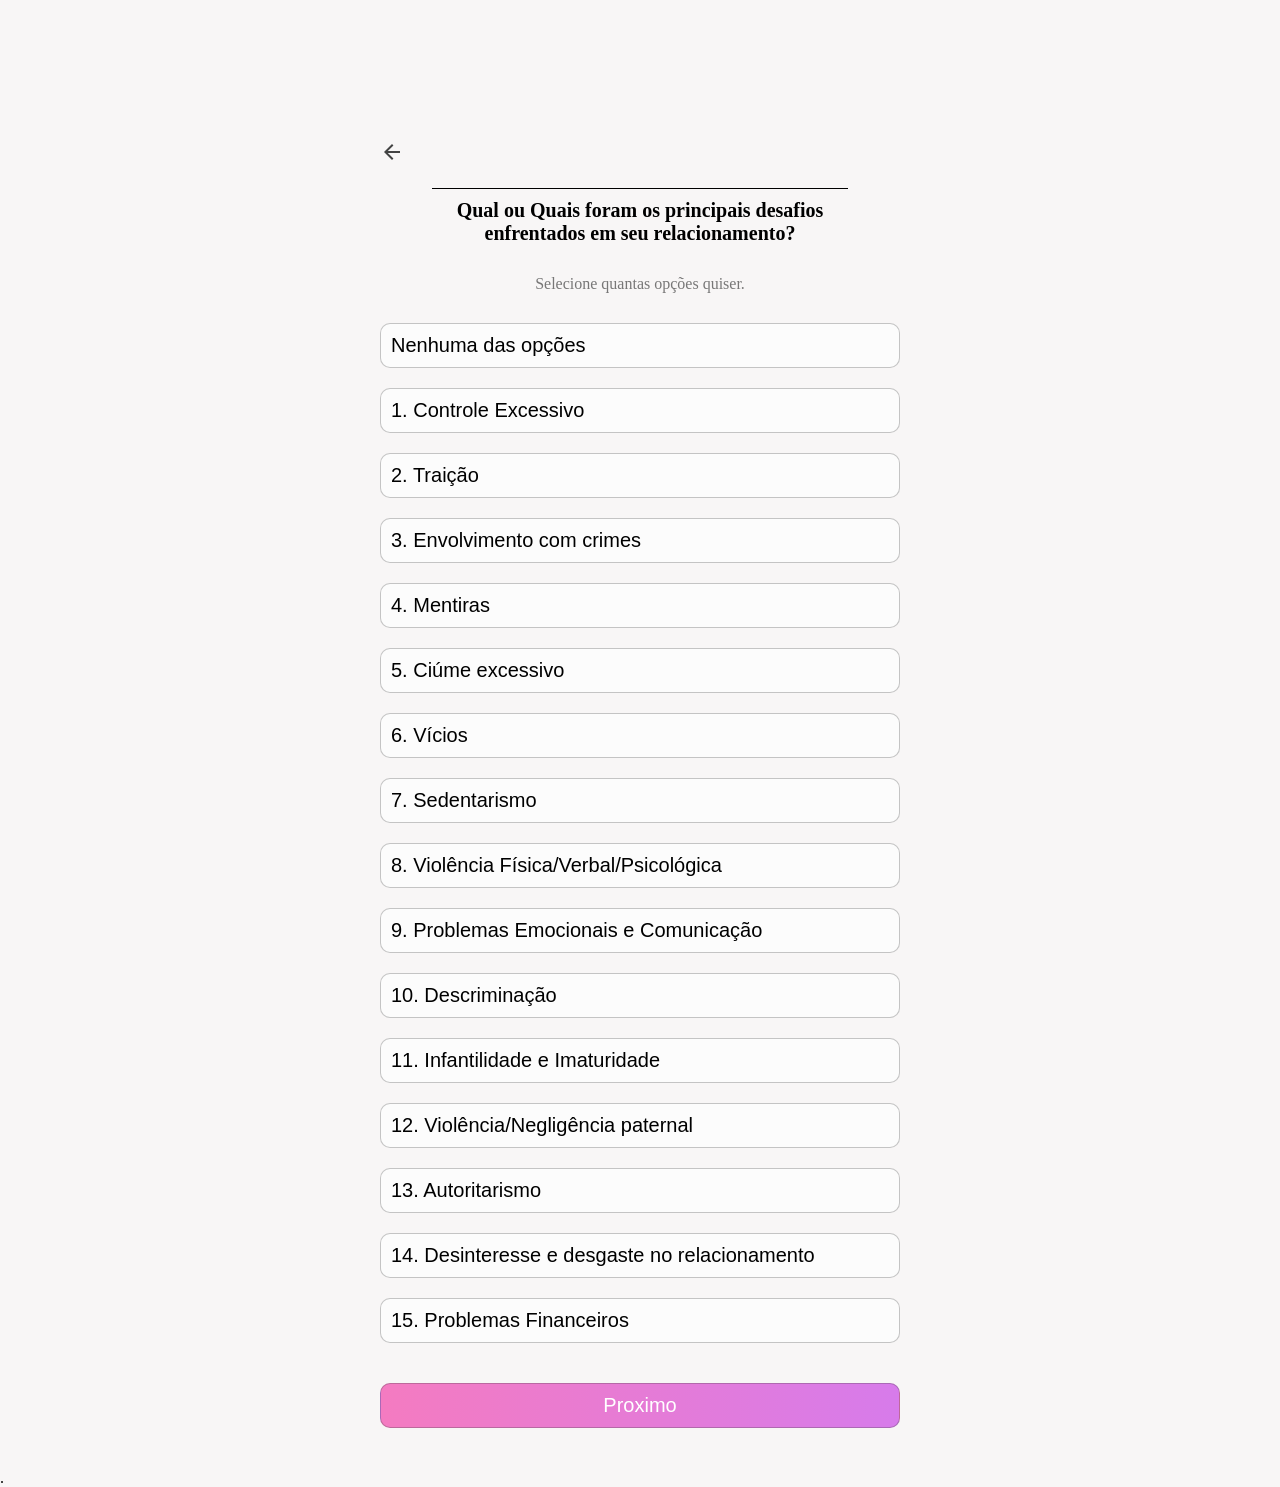
==== SafeLove2.0/perguntas.html @ afe1e856 "Add files via upload" ====
<!DOCTYPE html>
<html lang="pt-br">
<head>
    <meta charset="UTF-8">
    <meta name="viewport" content="width=device-width, initial-scale=1.0">
    <title>perguntas.html</title>
    <link rel="stylesheet" href="perguntas.css"/>
    <link rel="stylesheet" href="ocaciona.css"/>
</head>
<body>

    <div class="selecionaralternativas">

    <img onclick="voltartelainicial()" src="arrow_back_24dp_434343_FILL0_wght400_GRAD0_opsz24.svg" alt="voltar para tela inicial">

    <h1 id="tituloPagina">Qual ou Quais foram os principais desafios enfrentados em seu relacionamento?</h1>
    <p id="subtituloPagina">Selecione quantas opções quiser.</p>


<div>
<button type="button" id="alternativa0" class="opcao-desafio">Nenhuma das opções</button>
<button type="button" id="alternativa1" class="opcao-desafio">1. Controle Excessivo</button>
<button type="button" id="alternativa2" class="opcao-desafio">2. Traição</button>
<button type="button" id="alternativa3" class="opcao-desafio">3. Envolvimento com crimes</button>
<button type="button" id="alternativa4" class="opcao-desafio">4. Mentiras</button>
<button type="button" id="alternativa5" class="opcao-desafio">5. Ciúme excessivo</button>
<button type="button" id="alternativa6" class="opcao-desafio">6. Vícios</button>
<button type="button" id="alternativa7" class="opcao-desafio">7. Sedentarismo</button>
<button type="button" id="alternativa8" class="opcao-desafio">8. Violência Física/Verbal/Psicológica</button>
<button type="button" id="alternativa9" class="opcao-desafio">9. Problemas Emocionais e Comunicação</button>
<button type="button" id="alternativa10" class="opcao-desafio">10. Descriminação</button>
<button type="button" id="alternativa11" class="opcao-desafio">11. Infantilidade e Imaturidade</button>
<button type="button" id="alternativa12" class="opcao-desafio">12. Violência/Negligência paternal</button>
<button type="button" id="alternativa13" class="opcao-desafio">13. Autoritarismo</button>
<button type="button" id="alternativa14" class="opcao-desafio">14. Desinteresse e desgaste no relacionamento</button>
<button type="button" id="alternativa15" class="opcao-desafio">15. Problemas Financeiros</button>




</div>

<button type="button" id="passar" class="avancar">Proximo</button>

</div>

<script>

    const tipoAvaliacao = localStorage.getItem("tipoAvaliacao");

const tituloPagina = document.getElementById("tituloPagina");
const subtituloPagina = document.getElementById("subtituloPagina");

if (tipoAvaliacao === "cotidiana") {

    tituloPagina.textContent =
        "Como está seu relacionamento ultimamente?";

    subtituloPagina.textContent =
        "Fassa uma auto analise mensalmente de acordo com o que você está vivenciado.";

}

    const opcoes = document.querySelectorAll('.opcao-desafio');
    const nenhuma = document.getElementById('alternativa0');
    const proximo = document.getElementById('passar');

    opcoes.forEach(opcao => {
        opcao.addEventListener('click', function() {

            if (opcao === nenhuma) {

                // Desmarca todas as outras opções
                opcoes.forEach(item => {
                    item.classList.remove('selecionada');
                });

                // Marca "Nenhuma das opções"
                nenhuma.classList.add('selecionada');

            } else {

                // Marca/desmarca a opção clicada
                opcao.classList.toggle('selecionada');

                // Sempre desmarca "Nenhuma das opções"
                nenhuma.classList.remove('selecionada');
            }

            // Verifica se alguma opção está selecionada
            const algumaSelecionada = document.querySelector('.opcao-desafio.selecionada');

            if (algumaSelecionada) {
                proximo.classList.add('ativo');
            } else {
                proximo.classList.remove('ativo');
            }

            const problemasSelecionados = [];

document.querySelectorAll('.opcao-desafio.selecionada')
    .forEach(item => {
        problemasSelecionados.push(item.textContent);
    });

localStorage.setItem(
    "problemasSelecionados",
    JSON.stringify(problemasSelecionados)

);

        });
    });
</script>

<script>
        function voltartelainicial() {
        window.location.href = "http://127.0.0.1:5500/inicio/index.html"
        }
</script>

<div id="telaQuestionario" style="display: none;">

    <h2 id="tituloProblema"></h2>

    <p id="perguntaProblema"></p>

    <div id="alternativasQuestionario"></div>

    <button type="button" id="alternativasQuestionario">
    </button>

    <button type="button" id="proximoQuestionario">
        Proxímo
    </button>

</div>.

<script>


const perguntasPorOpcao = {
    alternativao: {
        nome: "Álcool",
        pergunta: "O que o álcool tem ocasionado no seu relacionamento?",
        opcoes: [
" Nenhuma das opções",
" Bebeu exageradamente e acabou iniciando uma discussão desnecessária por causa do comportamento alterado.",
" Após consumir álcool em excesso, perdeu o controle emocional e disse palavras ofensivas que magoaram o parceiro(a).",
" Gastou uma quantia significativa de dinheiro com bebidas alcoólicas, causando preocupação e conflito financeiro no relacionamento.",
" Chegou em casa alcoolizado(a) e apresentou comportamento inadequado que gerou desconforto e tensão.",
" Ficou agressivo(a) verbalmente após beber, elevando o tom de voz e iniciando brigas.",
" Esqueceu compromissos importantes do casal por causa do consumo de álcool.",
" Passou a priorizar sair para beber com amigos em vez de passar tempo de qualidade com o parceiro(a).",
" Apresentou mudanças repentinas de humor após ingerir bebida alcoólica, causando instabilidade emocional no relacionamento.",
" Criou situações constrangedoras em público devido ao excesso de bebida.",
" Dirigiu após beber, gerando medo, insegurança e preocupação no parceiro(a).",
" Iniciou discussões repetidas após consumir álcool, tornando o ambiente do relacionamento mais tenso.",
" Prometeu reduzir o consumo de álcool, mas não cumpriu o combinado, causando frustração.",
" Demonstrou irresponsabilidade após beber, deixando tarefas e responsabilidades de lado.",
" Negligenciou responsabilidades familiares por causa do uso frequente de bebida alcoólica.",
" Se envolveu em conflitos ou brigas após ingerir bebida alcoólica.",
" Demonstrou falta de respeito após beber, fazendo comentários inadequados ou ofensivos.",
" O consumo excessivo causou afastamento emocional entre o casal.",
" Preferiu consumir álcool em vez de conversar e resolver problemas do relacionamento.",
" Ficou desatento(a) às necessidades emocionais do parceiro(a) após beber.",
" Criou situações de vergonha para o parceiro(a) por causa do comportamento em público.",
" Houve perda de confiança devido ao comportamento repetitivo após beber.",
" Mentiu sobre a quantidade de bebida consumida, causando desconfiança.",
" Consumiu bebida alcoólica em momentos inadequados, como antes de compromissos importantes.",
" Deixou de cumprir promessas importantes por estar sob efeito do álcool.",
" Criou um ambiente de tensão e desconforto após consumir bebida alcoólica.",
" Demonstrou falta de controle emocional após ingerir álcool, reagindo de forma exagerada.",
" Houve desentendimentos frequentes causados pelo estado de embriaguez.",
" O consumo de álcool passou a interferir negativamente na convivência diária do casal.",
" Recebeu reclamações frequentes do parceiro(a) sobre o excesso de bebida.",
" O uso de álcool gerou conflitos repetitivos que se tornaram difíceis de resolver.",
" Passou a negligenciar o tempo em família por preferir beber com outras pessoas.",
" Demonstrou comportamento impulsivo após beber, tomando decisões sem pensar nas consequências.",
" Ficou emocionalmente distante após o consumo frequente de álcool.",
" Criou desentendimentos por esquecer conversas ou acordos feitos anteriormente.",
" Usou o álcool como forma de fugir de responsabilidades ou problemas do relacionamento.",
" Demonstrou atitudes imaturas e irresponsáveis durante episódios de embriaguez.",
" Causou preocupação constante no parceiro(a) por não reconhecer os próprios limites com a bebida.",
" Transformou momentos que deveriam ser tranquilos em situações de conflito por causa do álcool.",
" Gerou desgaste emocional no relacionamento devido ao comportamento repetitivo após beber.",
" O consumo frequente de álcool passou a ser motivo constante de tensão, discussões e preocupação no relacionamento.",
" Bebeu antes de um encontro do casal e acabou prejudicando o momento.",
" Ficou irritado(a) quando o parceiro(a) tentou conversar sobre seu consumo de álcool.",
" Cancelou planos do casal para continuar bebendo com amigos.",
" Chegou atrasado(a) a um compromisso por causa do tempo gasto bebendo.",
" Esqueceu informações importantes que o parceiro(a) havia contado após consumir álcool.",
" Teve dificuldade para ouvir e compreender o parceiro(a) durante uma conversa depois de beber.",
" Bebeu durante uma conversa importante e não conseguiu tratar o assunto adequadamente.",
" Fez acusações ao parceiro(a) sem motivo suficiente depois de consumir álcool.",
" Demonstrou ciúmes excessivos durante episódios de consumo de álcool.",
" Interpretou uma situação comum como uma provocação após beber.",
" Tomou decisões impulsivas que afetaram o casal depois de consumir álcool.",
" Interrompeu uma conversa importante ou impediu que o problema fosse resolvido após beber.",
" O comportamento depois de beber fez o parceiro(a) evitar determinados assuntos.",
" Bebeu para lidar com problemas pessoais e acabou levando a irritação para o relacionamento.",
" O consumo de álcool prejudicou a comunicação entre o casal.",
" Deixou de responder mensagens importantes do parceiro(a) enquanto estava bebendo.",
" Ficou incomunicável durante um período em que o parceiro(a) precisava falar com ele(a).",
" Esqueceu datas, aniversários ou acontecimentos importantes por causa da bebida.",
" Bebeu antes de uma decisão importante que deveria ser tomada em conjunto.",
" Teve dificuldade para chegar a acordos com o parceiro(a) depois de consumir álcool.",
" Deixou de ajudar nas tarefas de casa depois de consumir álcool.",
" O parceiro(a) precisou assumir responsabilidades que haviam sido combinadas entre os dois.",
" Deixou de cumprir obrigações familiares por causa da bebida.",
" A ressaca fez com que não cumprisse uma responsabilidade assumida com o parceiro(a).",
" O consumo de álcool passou a prejudicar sua rotina de estudos ou trabalho e afetou a convivência do casal.",
" Bebeu mesmo sabendo que teria uma responsabilidade importante no dia seguinte.",
" Deixou de participar de atividades familiares por causa do consumo de álcool.",
" O hábito de beber passou a ocupar grande parte do tempo livre da pessoa.",
" Preferiu ficar em ambientes onde havia bebida em vez de participar de programas do casal.",
" O parceiro(a) sentiu que estava competindo com o álcool pela atenção da pessoa.",
" Comprou bebidas com dinheiro que seria utilizado para despesas do casal.",
" Escondeu gastos relacionados ao consumo de bebidas alcoólicas.",
" O consumo de álcool provocou discussões sobre as prioridades financeiras do casal.",
" O dinheiro gasto com bebidas reduziu recursos disponíveis para outras necessidades.",
" Pediu dinheiro ao parceiro(a) para cobrir despesas depois de gastar com álcool.",
" O consumo de álcool começou a dificultar o planejamento financeiro do casal.",
" Deixou de contribuir com uma despesa combinada por ter gastado dinheiro com bebida.",
" Escondeu do parceiro(a) quanto havia gastado com bebidas alcoólicas.",
" O casal passou a discutir frequentemente sobre quanto dinheiro era destinado ao álcool.",
" A bebida passou a ser considerada uma prioridade maior do que algumas necessidades da família.",
" Escondeu bebidas do parceiro(a) para evitar que ele(a) percebesse a quantidade consumida.",
" Negou ter bebido mesmo quando o parceiro(a) percebeu sinais de consumo.",
" Prometeu não beber em determinada ocasião, mas acabou consumindo álcool novamente.",
" Passou a justificar comportamentos inadequados dizendo que estava bêbado(a).",
" Depois de beber, teve dificuldade para reconhecer que havia magoado o parceiro(a).",
" Evitou conversar sobre os efeitos que a bebida estava causando no relacionamento.",
" Ficou defensivo(a) quando o parceiro(a) tentou falar sobre seu comportamento.",
" Minimizou os problemas causados pelo próprio consumo de álcool.",
" Continuou bebendo mesmo percebendo que isso estava causando conflitos.",
" Recusou-se a reconhecer que o consumo estava afetando a convivência do casal.",
" Bebeu durante uma comemoração importante e acabou prejudicando o momento.",
" Bebeu durante uma visita à família do parceiro(a) e criou uma situação desconfortável.",
" O consumo de álcool prejudicou a relação com familiares próximos do casal.",
" Após beber, discutiu com amigos ou familiares do parceiro(a).",
" Criou conflitos com pessoas próximas ao casal enquanto estava alcoolizado(a).",
" Expôs problemas pessoais do relacionamento para outras pessoas depois de beber.",
" Revelou informações privadas do casal durante um episódio de embriaguez.",
" Fez comentários inadequados sobre o parceiro(a) diante de outras pessoas.",
" Deixou o parceiro(a) constrangido(a) durante um evento social por causa do comportamento após beber.",
" O consumo de álcool passou a afetar a convivência do casal com amigos e familiares.",
" Bebeu durante uma viagem do casal e acabou prejudicando parte da experiência.",
" O consumo excessivo causou problemas durante um passeio planejado pelo casal.",
" Chegou alcoolizado(a) a uma ocasião em que o parceiro(a) esperava sua presença em boas condições.",
" Deixou de realizar uma atividade que havia planejado com o parceiro(a) por causa da bebida.",
" Bebeu em uma situação que exigia atenção e responsabilidade.",
" O consumo de álcool fez com que perdesse oportunidades de passar momentos importantes com o parceiro(a).",
" Passou a evitar atividades do casal que não envolviam bebida.",
" O casal deixou de realizar programas juntos por causa dos episódios relacionados ao álcool.",
" O consumo frequente reduziu a qualidade dos momentos compartilhados.",
" A bebida passou a interferir na rotina e nos planos futuros do casal.",
" Bebeu em excesso e deixou de dar atenção aos filhos durante momentos importantes.",
" O consumo frequente de álcool fez com que deixasse de participar da rotina dos filhos.",
" Chegou alcoolizado(a) em casa e deixou os filhos desconfortáveis ou preocupados.",
" Bebeu durante momentos familiares que deveriam ser dedicados aos filhos.",
" Deixou de cumprir compromissos relacionados aos filhos por causa do consumo de álcool.",
" O consumo de álcool fez com que o parceiro(a) precisasse assumir sozinho(a) os cuidados com os filhos.",
" Gastou dinheiro com bebidas que seria destinado às necessidades dos filhos.",
" Após beber, demonstrou pouca paciência para conversar ou brincar com os filhos.",
" O comportamento após consumir álcool fez os filhos evitarem sua presença.",
" Bebeu antes de buscar ou acompanhar os filhos em um compromisso importante.",
" O consumo de álcool prejudicou sua participação em reuniões ou atividades escolares dos filhos.",
" Deixou de ajudar nas tarefas relacionadas aos filhos por causa da bebida.",
" Os filhos passaram a presenciar discussões relacionadas ao consumo de álcool.",
" O consumo frequente de álcool criou um ambiente familiar de preocupação para os filhos.",
" Prometeu aos filhos que mudaria seu comportamento em relação à bebida, mas não cumpriu.",
" Após beber, tomou decisões relacionadas aos filhos sem conversar com o outro responsável.",
" A bebida passou a interferir na rotina e na organização familiar.",
" O parceiro(a) precisou proteger a rotina dos filhos das consequências do consumo de álcool.",
" Os filhos demonstraram preocupação quando perceberam que a pessoa havia bebido.",
" O consumo de álcool começou a prejudicar a convivência saudável entre pais e filhos.",
" Após consumir álcool, empurrou o parceiro(a) durante uma discussão.",
" Ficou fisicamente agressivo(a) depois de beber e assustou o parceiro(a).",
" A discussão após o consumo de álcool terminou com ameaças ao parceiro(a).",
" Após beber, bateu em objetos ou portas durante uma discussão, causando medo no parceiro(a).",
" Utilizou o estado de embriaguez para justificar atitudes agressivas contra o parceiro(a).",
" Após consumir álcool, intimidou o parceiro(a) durante uma discussão.",
" Ficou agressivo(a) quando o parceiro(a) tentou impedir que continuasse bebendo.",
" A embriaguez aumentou comportamentos de ameaça dentro do relacionamento.",
" Após beber, impediu o parceiro(a) de sair de um ambiente durante uma discussão.",
" Utilizou palavras ameaçadoras contra o parceiro(a) depois de consumir álcool.",
" O consumo de álcool esteve presente em episódios de agressividade física no relacionamento.",
" Após beber, destruiu ou danificou objetos durante uma discussão com o parceiro(a).",
" A pessoa passou a usar o medo causado por seu comportamento para controlar discussões.",
" Após consumir álcool, aproximou-se do parceiro(a) de maneira intimidatória durante uma discussão.",
" O parceiro(a) passou a sentir medo de como a pessoa poderia reagir depois de beber.",
" Episódios de consumo de álcool foram acompanhados por comportamentos de violência verbal.",
" Após beber, utilizou insultos e ameaças para intimidar o parceiro(a).",
" O comportamento agressivo depois de beber fez o parceiro(a) evitar confrontá-lo(a).",
" O consumo de álcool contribuiu para situações em que o parceiro(a) se sentiu ameaçado(a).",
" Episódios de agressividade relacionados à bebida passaram a afetar a sensação de segurança dentro de casa.",
"Bebeu e começou a flertar com outra pessoa na presença do parceiro(a).",
"Após consumir álcool, trocou elogios com outra pessoa de maneira inadequada para os limites do relacionamento.",
"Ficou excessivamente próximo(a) de outra pessoa depois de beber.",
"Durante uma festa, bebeu e demonstrou interesse romântico por outra pessoa.",
"Após beber, trocou mensagens de teor romântico ou sugestivo com outra pessoa.",
"Escondeu do parceiro(a) uma conversa que teve com outra pessoa enquanto estava bebendo.",
"Consumiu álcool e passou a dar atenção excessiva a outra pessoa durante um encontro.",
"Depois de beber, pediu o contato de outra pessoa com interesse que ultrapassava uma amizade.",
"Flertou com alguém nas redes sociais enquanto estava sob efeito do álcool.",
"Após beber, fez comentários sobre a aparência de outra pessoa de maneira inadequada.",
"Durante uma comemoração, ficou abraçando ou demonstrando intimidade excessiva com outra pessoa após beber.",
"Bebeu e passou a procurar oportunidades para conversar a sós com outra pessoa.",
"Após consumir álcool, demonstrou interesse por alguém que sabia ser uma possível ameaça aos limites do relacionamento.",
"Ficou trocando olhares e sinais de interesse com outra pessoa depois de beber.",
"Após beber, aceitou investidas de outra pessoa sem deixar claro que estava em um relacionamento.",
"Consumiu álcool e passou a agir de maneira mais íntima com alguém que conheceu durante a ocasião.",
"Depois de beber, permitiu que outra pessoa ultrapassasse limites que normalmente respeitaria.",
"Flertou com outra pessoa em uma festa e tentou esconder o comportamento do parceiro(a).",
"Após beber, demonstrou interesse por outra pessoa e deixou o parceiro(a) desconfortável.",
"O consumo de álcool contribuiu para uma situação de flerte que gerou insegurança e desconfiança no relacionamento.",
"Após beber, beijou outra pessoa e depois tentou esconder o ocorrido do parceiro(a).",
"Consumiu álcool e teve uma aproximação íntima com outra pessoa que ultrapassou os acordos do relacionamento.",
"Após beber, manteve contato escondido com alguém por quem demonstrava interesse.",
"Escondeu do parceiro(a) encontros com outra pessoa que começaram durante situações envolvendo álcool.",
"Depois de consumir álcool, trocou mensagens íntimas com outra pessoa e apagou as conversas.",
"Bebeu e acabou ultrapassando um limite de fidelidade estabelecido pelo casal.",
"Após uma noite de bebida, omitiu do parceiro(a) que havia se envolvido com outra pessoa.",
"O consumo de álcool esteve relacionado a uma situação que abalou a confiança entre o casal.",
"Após beber, aceitou uma aproximação romântica de outra pessoa mesmo sabendo que estava comprometido(a).",
"Escondeu do parceiro(a) uma troca de contatos ocorrida durante uma ocasião em que estava bebendo.",
"Bebeu e passou a manter conversas secretas com alguém que demonstrava interesse romântico.",
"Após consumir álcool, encontrou outra pessoa às escondidas e não contou ao parceiro(a).",
"Uma situação envolvendo bebida fez surgir dúvidas sobre a fidelidade dentro do relacionamento.",
"Após beber, teve um comportamento com outra pessoa que o parceiro(a) considerou uma quebra de confiança.",
"O consumo de álcool contribuiu para uma situação de intimidade com outra pessoa sem o conhecimento do parceiro(a).",
"Depois de beber, mentiu sobre onde esteve e com quem estava para esconder uma aproximação com outra pessoa.",
"Passou a conversar frequentemente com alguém que conheceu em uma ocasião em que estava bebendo, escondendo o contato do parceiro(a).",
"Após consumir álcool, tomou uma atitude com outra pessoa que contrariava um acordo de fidelidade do casal.",
"Uma situação ocorrida após o consumo de álcool fez o parceiro(a) questionar a confiança existente no relacionamento.",
"O consumo de álcool foi usado como justificativa para uma atitude que ultrapassou os limites de fidelidade estabelecidos pelo casal.",
"Após consumir álcool, ignorou quando o parceiro(a) demonstrou que não queria ter contato íntimo.",
"Usou o estado de embriaguez do parceiro(a) para ultrapassar limites que normalmente seriam respeitados.",
"Insistiu em contato íntimo mesmo depois de o parceiro(a) dizer que não queria.",
"Continuou uma aproximação íntima mesmo percebendo que o parceiro(a) estava incapaz de consentir.",
"Pressionou o parceiro(a) a ter contato íntimo depois de consumir bebidas alcoólicas.",
"Disse que o parceiro(a) deveria aceitar uma aproximação íntima porque estavam em um relacionamento.",
"Utilizou a embriaguez do parceiro(a) como oportunidade para desrespeitar seus limites.",
"Ficou insistindo em contato íntimo enquanto o parceiro(a) estava alcoolizado(a) e vulnerável.",
"Desconsiderou a mudança de opinião do parceiro(a) durante uma situação de intimidade após o consumo de álcool.",
"Fez o parceiro(a) se sentir culpado(a) por não querer contato íntimo depois de beber.",
"Usou ameaças, pressão ou chantagem emocional para conseguir contato íntimo após consumir álcool.",
"Impediu o parceiro(a) de se afastar durante uma situação de aproximação íntima depois de beber.",
"Desrespeitou os limites estabelecidos pelo parceiro(a) durante uma situação envolvendo álcool.",
"Insistiu em uma aproximação íntima quando o parceiro(a) estava sem condições de expressar uma decisão consciente.",
"Tratou o consumo de álcool como justificativa para desrespeitar o consentimento do parceiro(a).",
"Pressionou o parceiro(a) a aceitar uma situação íntima para evitar uma discussão após consumir álcool.",
"Desconsiderou sinais claros de desconforto do parceiro(a) durante uma aproximação após beber.",
"Utilizou a vulnerabilidade causada pelo álcool para tentar obter algo íntimo sem consentimento.",
"O consumo de álcool esteve relacionado a uma situação em que os limites íntimos do parceiro(a) foram desrespeitados.",
"Após uma situação envolvendo álcool, o parceiro(a) sentiu que seu consentimento e seus limites não foram respeitados.",
" Após beber, passou a frequentar ambientes onde conheceu pessoas que incentivavam comportamentos prejudiciais ao relacionamento.",
" O consumo de álcool aproximou a pessoa de indivíduos que incentivavam conflitos com o parceiro(a).",
" Depois de beber, começou a manter amizade próxima com pessoas que desrespeitavam seu relacionamento.",
" Passou a sair frequentemente para beber com pessoas que incentivavam atitudes contrárias aos acordos do casal.",
" Após consumir álcool, aceitou convites de pessoas que não respeitavam seus limites ou seu relacionamento.",
" O consumo de álcool facilitou a aproximação com pessoas que incentivavam comportamentos irresponsáveis.",
" Começou a esconder do parceiro(a) encontros com pessoas que conheceu em ambientes de bebida.",
" Após beber, permitiu que novas amizades interferissem negativamente na relação.",
" Passou a receber influência de pessoas que incentivavam o afastamento do parceiro(a).",
" O consumo de álcool fez com que confiasse rapidamente em pessoas que mal conhecia.",
" Depois de beber, acompanhou pessoas que incentivavam comportamentos que poderiam prejudicar sua relação.",
" Começou a priorizar a companhia de pessoas que incentivavam o consumo excessivo de álcool.",
" Após consumir álcool, envolveu-se em situações sociais com pessoas que frequentemente provocavam conflitos.",
" Passou a receber mensagens e convites de pessoas conhecidas em situações envolvendo álcool e escondeu isso do parceiro(a).",
" O consumo de álcool contribuiu para a aproximação com pessoas que incentivavam desrespeito aos limites do relacionamento.",
" Após beber, tomou decisões sobre amizades e companhias sem considerar os possíveis impactos no relacionamento.",
" Começou a frequentar grupos em que o consumo excessivo de álcool e comportamentos inadequados eram incentivados.",
" O parceiro(a) demonstrou preocupação com algumas companhias que surgiram durante períodos de consumo frequente de álcool.",
" Após beber, envolveu-se em situações com pessoas desconhecidas que acabaram gerando problemas para o casal.",
" O consumo de álcool contribuiu para que se envolvesse repetidamente em situações sociais que colocavam a confiança do casal em conflito.",
" Ficou fora de casa por várias horas bebendo e não avisou o parceiro(a) sobre quando voltaria.",
" Passou a noite fora por causa do consumo de álcool e deixou o parceiro(a) preocupado(a).",
" Ficou dias fora de casa bebendo, deixando responsabilidades familiares de lado.",
" Saiu para beber e só retornou para casa depois de vários dias, sem manter contato adequado com o parceiro(a).",
" Passou mais de um dia fora por causa da bebida e não cumpriu compromissos importantes do casal.",
" Desapareceu por longos períodos enquanto estava bebendo, deixando o parceiro(a) sem informações sobre onde estava.",
" Permaneceu vários dias em companhia de pessoas enquanto consumia álcool, afastando-se da família e do parceiro(a).",
" Deixou o parceiro(a) responsável sozinho(a) pela casa e pelos filhos enquanto passava dias fora bebendo.",
" Perdeu compromissos familiares e do relacionamento por permanecer fora de casa consumindo álcool.",
" O hábito de passar longos períodos fora de casa por causa da bebida começou a causar afastamento e perda de confiança no relacionamento.",
" Dirigiu após consumir álcool e deixou o parceiro(a) preocupado(a) com sua segurança.",
" Bebeu antes de dirigir e acabou se envolvendo em um acidente de trânsito.",
" Após consumir álcool, perdeu o controle do veículo e causou uma colisão.",
" Dirigiu alcoolizado(a) com o parceiro(a) ou familiares no veículo, colocando outras pessoas em risco.",
" Sofreu um acidente após beber e precisou da ajuda do parceiro(a) para lidar com as consequências.",
" Escondeu do parceiro(a) que havia dirigido depois de consumir álcool.",
" Após beber, insistiu em dirigir mesmo quando o parceiro(a) tentou impedir.",
" Utilizou o veículo para voltar para casa depois de beber, causando medo e insegurança no parceiro(a).",
" Teve problemas com o veículo após dirigir sob efeito de álcool, afetando a rotina do casal.",
" Um acidente relacionado ao consumo de álcool gerou despesas inesperadas para o casal.",
" Depois de beber e dirigir, ficou sem o veículo e passou a depender do parceiro(a) para se locomover.",
" O hábito de dirigir após beber começou a gerar discussões frequentes no relacionamento.",
" Bebeu durante uma saída e decidiu dirigir mesmo tendo outras opções para voltar para casa.",
" Após um acidente relacionado ao álcool, o parceiro(a) passou a se preocupar sempre que a pessoa saía para beber.",
" Dirigiu após consumir álcool e colocou em risco uma viagem ou compromisso importante do casal.",
" Um acidente causado após o consumo de álcool fez a pessoa faltar a compromissos familiares ou profissionais.",
" Após beber e dirigir, recebeu consequências que afetaram financeiramente a família.",
" O parceiro(a) passou a evitar entrar no veículo quando sabia que a pessoa havia consumido álcool.",
" Dirigir após beber fez com que a confiança do parceiro(a) diminuísse em relação às decisões da pessoa.",
" A combinação entre consumo de álcool e direção passou a ser uma fonte constante de medo, preocupação e conflitos no relacionamento.",
"Após consumir álcool, agrediu fisicamente o parceiro(a) durante uma discussão.",
"Depois de beber, utilizou força física para intimidar o parceiro(a).",
"Após consumir álcool, atacou o parceiro(a) durante um episódio de raiva.",
"Bebeu e passou a ameaçar fisicamente o parceiro(a), fazendo-o(a) temer pela própria segurança.",
"Durante um episódio de embriaguez, impediu fisicamente o parceiro(a) de se afastar de uma discussão.",
"Após beber, utilizou violência física para tentar controlar uma situação dentro do relacionamento.",
"O consumo de álcool esteve relacionado a um episódio de agressão física contra o parceiro(a).",
"Depois de beber, teve um comportamento fisicamente agressivo que deixou o parceiro(a) com medo.",
"Após consumir álcool, avançou contra o parceiro(a) durante uma discussão intensa.",
"Bebeu e utilizou força física para intimidar ou ameaçar o parceiro(a).",
"Durante um episódio relacionado ao álcool, o parceiro(a) precisou buscar um lugar seguro para se proteger.",
"Após beber, tornou-se fisicamente agressivo(a) e fez o parceiro(a) temer que a situação piorasse.",
"O consumo de álcool esteve presente em episódios repetidos de violência física no relacionamento.",
"Depois de consumir álcool, destruiu objetos de maneira agressiva para intimidar o parceiro(a).",
"Após beber, utilizou comportamentos físicos ameaçadores para impedir o parceiro(a) de sair do local.",
"Bebeu e colocou o parceiro(a) em uma situação de risco físico durante uma discussão.",
"Após um episódio de violência relacionado ao álcool, o parceiro(a) passou a temer novos episódios de agressividade.",
"O consumo de álcool esteve associado a comportamentos físicos cada vez mais agressivos dentro do relacionamento.",
"Após beber, utilizou violência física como forma de controlar ou intimidar o parceiro(a).",
"Os episódios de agressividade física após o consumo de álcool passaram a comprometer seriamente a segurança do relacionamento."
        ]
},

    alternativan: {
        nome: "Drogas ilícitas",
        pergunta: "O que as Drogas ilícitas estão ocasionando no seu relacionamento?",
        opcoes: [
" Nenhuma das opções",
" Utilizou drogas ilícitas e apresentou mudanças de comportamento que geraram preocupação e insegurança no relacionamento.",  
" Passou a agir de forma irresponsável após o uso de substâncias ilegais, causando conflitos com o parceiro(a).",  
" Gastou dinheiro com drogas ilícitas, prejudicando a estabilidade financeira do casal.",  
" Escondeu o uso de drogas do parceiro(a), gerando quebra de confiança quando a verdade foi descoberta.",  
" Apresentou comportamento agressivo após o uso de drogas, resultando em discussões frequentes.",  
" Negligenciou responsabilidades importantes devido ao uso constante de substâncias ilícitas.",  
" Deixou de cumprir compromissos importantes por estar sob efeito de drogas.",  
" Criou situações perigosas para si mesmo(a) e para o parceiro(a) por causa do uso de drogas.",  
" Demonstrou falta de controle emocional após consumir substâncias ilícitas.",  
" Houve afastamento emocional devido ao comportamento alterado causado pelas drogas.",  
" Passou a priorizar o uso de drogas em vez do relacionamento.",  
" Mentiu sobre o uso de drogas, causando desconfiança constante.",  
" Criou conflitos familiares devido ao envolvimento com substâncias ilegais.",  
" Demonstrou desinteresse pelo relacionamento após iniciar o uso frequente de drogas.",  
" Colocou o relacionamento em risco por frequentar ambientes perigosos ligados ao uso de drogas.",  
" Criou vergonha e constrangimento para o parceiro(a) devido ao comportamento em público.",  
" Desenvolveu comportamento impulsivo e irresponsável após usar drogas.",  
" Demonstrou mudanças repentinas de humor após o consumo de substâncias ilícitas.",  
" Passou a se afastar emocionalmente e evitar conversas importantes.",  
" Criou um ambiente de tensão constante dentro do relacionamento.",  
" Colocou a própria saúde em risco, gerando preocupação constante no parceiro(a).",  
" Demonstrou falta de interesse em mudar o comportamento mesmo após reclamações.",  
" Criou discussões frequentes por negar o uso de drogas.",  
" Passou a negligenciar tarefas e responsabilidades do dia a dia.",  
" O uso de drogas causou perda de confiança dentro do relacionamento.",  
" Demonstrou comportamento agressivo ou irritado quando questionado(a) sobre o uso.",  
" Criou dificuldades financeiras devido aos gastos constantes com drogas.",  
" Se envolveu com pessoas ou ambientes que geraram insegurança no relacionamento.",  
" Demonstrou desorganização e falta de responsabilidade após o uso frequente.",  
" Colocou o parceiro(a) em situações desconfortáveis por causa do comportamento alterado.",  
" Evitou assumir responsabilidades por causa do envolvimento com drogas.",  
" Criou conflitos repetitivos relacionados ao uso de substâncias ilícitas.",  
" Demonstrou perda de interesse por atividades que antes eram feitas em casal.",  
" Passou a ignorar preocupações do parceiro(a) sobre os riscos do uso de drogas.",  
" Demonstrou comportamento imprevisível após consumir substâncias ilícitas.",  
" Colocou em risco a segurança emocional do relacionamento.",  
" Demonstrou dependência das substâncias, prejudicando o equilíbrio do relacionamento.",  
" Criou barreiras no diálogo por evitar falar sobre o problema.",  
" Gerou desgaste emocional contínuo devido ao uso frequente de drogas.",  
" O envolvimento com drogas ilícitas se tornou motivo constante de conflitos, preocupação e insegurança no relacionamento.",
" Começou a vender drogas ilícitas e passou a envolver o relacionamento em situações de risco e preocupação.",  
" Utilizou dinheiro do casal para comprar drogas destinadas à venda, causando conflitos financeiros.",  
" Escondeu do parceiro(a) que estava envolvido(a) com a venda de drogas ilícitas.",  
" Passou a frequentar ambientes relacionados à venda de drogas, aumentando a insegurança do parceiro(a).",  
" Envolveu o parceiro(a) em problemas decorrentes da comercialização de drogas ilícitas.",  
" Passou a receber pessoas desconhecidas em casa por causa da venda de drogas, gerando medo e desconforto.",  
" Utilizou espaços da residência do casal para guardar substâncias destinadas à venda sem o consentimento do parceiro(a).",  
" Escondeu substâncias relacionadas à venda de drogas em locais compartilhados pelo casal.",  
" Passou a movimentar dinheiro de origem relacionada à venda de drogas, causando conflitos no relacionamento.",  
" Mentiu sobre a origem de valores recebidos após começar a comercializar drogas ilícitas.",  
" Passou a priorizar atividades relacionadas à venda de drogas em vez das responsabilidades do relacionamento.",  
" Deixou de cumprir compromissos familiares por estar envolvido(a) com a comercialização de drogas.",  
" Começou a se relacionar com pessoas envolvidas na venda de drogas, causando preocupação no parceiro(a).",  
" Colocou o parceiro(a) em situações desconfortáveis ao receber pessoas envolvidas com a comercialização de drogas.",  
" Escondeu do parceiro(a) encontros relacionados à venda de drogas.",  
" Passou a receber ligações e mensagens relacionadas à comercialização de drogas e tentou esconder isso do parceiro(a).",  
" Demonstrou comportamento mais reservado e desconfiado depois de começar a vender drogas ilícitas.",  
" Passou a evitar conversas sobre sua fonte de renda por estar envolvido(a) com a venda de drogas.",  
" O envolvimento com a venda de drogas provocou discussões frequentes sobre segurança e futuro do casal.",  
" Utilizou parte do dinheiro obtido com a venda de drogas para sustentar o próprio consumo.",  
" Passou a fabricar drogas ilícitas, colocando o relacionamento e o ambiente familiar em situação de risco.",  
" Escondeu do parceiro(a) que estava produzindo substâncias ilícitas.",  
" Utilizou um espaço próximo à residência para produzir drogas sem considerar a segurança da família.",  
" Passou a manter materiais relacionados à produção de drogas em locais compartilhados pelo casal.",  
" Envolveu outras pessoas na produção de drogas e passou a levá-las para perto do relacionamento.",  
" Mentiu sobre atividades realizadas fora de casa para esconder o envolvimento com a produção de drogas.",  
" O envolvimento com a fabricação de drogas gerou medo de consequências para o parceiro(a) e para a família.",  
" Passou a dedicar grande parte do tempo à produção de drogas, negligenciando o relacionamento.",  
" Escondeu equipamentos ou materiais relacionados à produção de substâncias ilícitas do parceiro(a).",  
" Tomou decisões relacionadas à produção de drogas sem considerar os riscos para as pessoas que viviam com ele(a).",  
" Passou a guardar substâncias relacionadas à produção de drogas em ambientes frequentados pela família.",  
" Envolveu o relacionamento em conflitos causados por pessoas relacionadas à fabricação de drogas.",  
" O envolvimento com a produção de drogas passou a ser motivo constante de discussões no casal.",  
" Demonstrou resistência em abandonar atividades relacionadas à produção de drogas mesmo diante das preocupações do parceiro(a).",  
" Negou o envolvimento com a produção de drogas mesmo após ser questionado(a) pelo parceiro(a).",  
" Passou a esconder informações sobre suas atividades por medo de revelar o envolvimento com drogas ilícitas.",  
" Utilizou dinheiro do relacionamento para financiar atividades relacionadas à venda ou produção de drogas.",  
" Passou a depender financeiramente da venda de drogas, dificultando mudanças na rotina do casal.",  
" Deixou responsabilidades profissionais ou familiares de lado para se dedicar à venda de drogas.",  
" Passou a tomar decisões financeiras arriscadas relacionadas ao comércio de drogas ilícitas.",  
" Escondeu dívidas ou prejuízos financeiros causados pelo envolvimento com drogas.",  
" Perdeu dinheiro em atividades relacionadas à venda de drogas e isso afetou o orçamento familiar.",  
" Utilizou recursos destinados às despesas da casa para manter atividades relacionadas às drogas.",  
" Passou a discutir frequentemente com o parceiro(a) por causa do dinheiro envolvido na venda de drogas.",  
" Colocou a estabilidade financeira da família em risco devido ao envolvimento com o comércio de drogas.",  
" Passou a receber pessoas em horários inesperados por causa da venda de drogas, prejudicando a rotina familiar.",  
" Ficou ausente por longos períodos devido a atividades relacionadas à venda de drogas.",  
" Passou a faltar a compromissos importantes por estar envolvido(a) com o comércio de substâncias ilícitas.",  
" Escondeu do parceiro(a) mudanças repentinas na rotina relacionadas à venda de drogas.",  
" Passou a apresentar comportamento desconfiado após começar a lidar com pessoas envolvidas no comércio de drogas.",  
" Envolveu amigos ou familiares em situações relacionadas à venda de drogas sem considerar as consequências.",  
" Passou a se afastar de pessoas próximas por causa do envolvimento com o comércio de drogas.",  
" O parceiro(a) passou a sentir medo de possíveis consequências decorrentes das atividades ilícitas.",  
" O envolvimento com drogas fez com que o relacionamento fosse exposto a conflitos com outras pessoas.",  
" Passou a levar problemas relacionados à venda de drogas para dentro de casa.",  
" Escondeu do parceiro(a) situações de ameaça ou conflito relacionadas ao comércio de drogas.",  
" Utilizou o relacionamento como justificativa para esconder informações sobre suas atividades com drogas.",  
" Recusou-se a interromper a venda ou produção de drogas mesmo após perceber os impactos no relacionamento.",  
" O envolvimento com venda ou fabricação de drogas passou a causar tensão, insegurança e afastamento entre o casal.",  
" Transformou a atividade relacionada às drogas em uma prioridade, deixando o relacionamento e as responsabilidades familiares em segundo plano.",
" Após consumir drogas ilícitas, tornou-se fisicamente agressivo(a) e atacou o parceiro(a) durante uma discussão.",  
" Utilizou força física contra o parceiro(a) durante um episódio de alteração causado pelo uso de drogas.",  
" O uso de drogas esteve relacionado a um episódio grave de violência física dentro do relacionamento.",  
" Após consumir drogas, perdeu o controle e colocou o parceiro(a) em situação de grave risco físico.",  
" Tornou-se extremamente agressivo(a) após o uso de drogas e ameaçou fisicamente o parceiro(a).",  
" Durante um episódio relacionado ao uso de drogas, impediu fisicamente o parceiro(a) de se afastar de uma situação de violência.",  
" Após consumir drogas, atacou o parceiro(a) de forma que ele(a) precisou buscar ajuda e proteção.",  
" O uso de drogas esteve associado a episódios graves e repetidos de violência física contra o parceiro(a).",  
" Após usar drogas, utilizou violência física para intimidar ou controlar o parceiro(a).",  
" Durante uma alteração causada por drogas, colocou a integridade física do parceiro(a) em sério risco.",  
" O comportamento agressivo após o uso de drogas fez o parceiro(a) temer novos episódios de violência.",  
" Após consumir drogas, iniciou uma agressão física durante uma discussão com o parceiro(a).",  
" O uso de drogas contribuiu para uma situação de violência física que exigiu intervenção de outras pessoas.",  
" Após usar drogas, apresentou comportamento fisicamente agressivo contra alguém próximo ao relacionamento.",  
" Durante um episódio de uso de drogas, utilizou força física contra o parceiro(a) para impedir que ele(a) deixasse o local.",  
" O consumo de drogas esteve relacionado a uma situação em que o parceiro(a) precisou se afastar para preservar sua segurança.",  
" Após consumir drogas, ameaçou e agrediu fisicamente o parceiro(a) durante uma crise de raiva.",  
" O uso de drogas esteve associado a episódios de violência física que afetaram gravemente a segurança familiar.",  
" Após usar drogas, teve um comportamento extremamente agressivo que colocou o parceiro(a) e outras pessoas em risco.",  
" O envolvimento com drogas ilícitas esteve relacionado a episódios graves de violência física, medo e insegurança dentro do relacionamento.",
" Após consumir drogas ilícitas, passou a ofender verbalmente o parceiro(a) com palavras agressivas e humilhantes.",  
" O uso de drogas esteve associado a insultos constantes dirigidos ao parceiro(a) durante discussões.",  
" Após usar drogas, elevou o tom de voz e proferiu xingamentos que causaram medo e insegurança.",  
" Durante episódios de alteração por drogas, utilizou ameaças verbais para intimidar o parceiro(a).",  
" O consumo de substâncias ilícitas levou a ataques verbais repetitivos que desgastaram emocionalmente o relacionamento.",  
" Após consumir drogas, acusou injustamente o parceiro(a) de comportamentos inexistentes, gerando conflitos.",  
" O uso de drogas esteve relacionado a gritos e ofensas públicas contra o parceiro(a).",  
" Durante crises de uso de drogas, utilizou palavras depreciativas para diminuir o parceiro(a).",  
" Após usar drogas, iniciou discussões com linguagem agressiva e desrespeitosa.",  
" O envolvimento com drogas ilícitas passou a gerar episódios frequentes de violência verbal, causando tensão e afastamento no casal.",
" Cobranças de pessoas de fora do relacionamento passaram a ocorrer por causa de uma dívida relacionada às drogas ilícitas.",  
" Uma pessoa envolvida com drogas passou a cobrar dinheiro do parceiro(a) por uma dívida que não era dele(a).",  
" O parceiro(a) passou a receber cobranças externas relacionadas a dinheiro usado para comprar drogas ilícitas.",  
" Pessoas ligadas ao uso ou à venda de drogas começaram a procurar o parceiro(a) para cobrar valores pendentes.",  
" O relacionamento passou a enfrentar situações de risco devido a cobranças externas relacionadas a dívidas com drogas.",  
" Uma dívida relacionada às drogas fez pessoas de fora pressionarem o parceiro(a) por dinheiro.",  
" O parceiro(a) recebeu cobranças e ameaças relacionadas a uma dívida causada pelo envolvimento com drogas ilícitas.",  
" Pessoas envolvidas com drogas passaram a pressionar a família por causa de valores que estavam pendentes.",  
" Cobranças externas relacionadas às drogas fizeram o parceiro(a) sentir medo pela própria segurança.",  
" Uma dívida relacionada às drogas colocou o parceiro(a) em uma situação de pressão e insegurança.",  
" O parceiro(a) foi ameaçado(a) por pessoas que cobravam dinheiro relacionado ao uso de drogas ilícitas.",  
" Pessoas de fora passaram a aparecer ou procurar o parceiro(a) para exigir o pagamento de uma dívida relacionada às drogas.",  
" Uma cobrança relacionada às drogas acabou envolvendo familiares que não tinham relação com a dívida.",  
" O parceiro(a) passou a receber mensagens ou ligações com cobranças e ameaças relacionadas a dinheiro de drogas.",  
" A dívida relacionada às drogas fez o parceiro(a) evitar determinados lugares por medo de ser abordado(a).",  
" Pessoas ligadas às drogas passaram a pressionar o parceiro(a) para que ele(a) pagasse uma dívida de outra pessoa.",  
" O envolvimento com drogas fez surgir cobranças externas que colocaram a família em situação de risco.",  
" O parceiro(a) foi pressionado(a) a conseguir dinheiro para quitar uma dívida relacionada às drogas ilícitas.",  
" Cobranças e ameaças relacionadas a uma dívida de drogas passaram a gerar medo e conflitos dentro da família.",  
" O envolvimento com drogas ilícitas resultou em cobranças externas, ameaças e uma situação de insegurança para o parceiro(a).",
" Por causa do envolvimento com drogas ilícitas, a polícia realizou uma entrada na residência, causando medo e insegurança no relacionamento.",  
" Pessoas envolvidas com drogas invadiram a residência para procurar alguém ou cobrar uma dívida relacionada às drogas.",  
" O envolvimento com drogas fez com que pessoas de fora entrassem na residência sem autorização, colocando a família em situação de risco.",  
" A residência foi alvo de uma ação policial relacionada ao uso ou envolvimento com drogas ilícitas.",  
" Pessoas ligadas às drogas entraram na casa sem autorização para procurar dinheiro ou objetos relacionados a uma dívida.",  
" O uso de drogas ilícitas fez com que a residência fosse associada a uma situação que resultou na entrada de autoridades policiais.",  
" Uma dívida relacionada às drogas levou pessoas de fora a entrarem na residência sem autorização.",  
" A presença de drogas na residência contribuiu para uma situação de intervenção policial que afetou a segurança da família.",  
" Pessoas envolvidas com atividades ilegais relacionadas às drogas passaram a procurar o parceiro(a) dentro da própria residência.",  
" O envolvimento com drogas ilícitas fez a família enfrentar invasões, abordagens policiais e situações de insegurança dentro de casa.",
" Perdeu um familiar em uma situação relacionada ao envolvimento do parceiro(a) com drogas ilícitas.",  
" O envolvimento do parceiro(a) com drogas esteve relacionado à perda de um familiar, causando profundo impacto na família.",  
" Um familiar perdeu a vida em uma situação decorrente do ambiente de risco associado às drogas ilícitas do parceiro(a).",  
" A família sofreu a perda de um familiar após uma situação de risco ligada ao envolvimento do parceiro(a) com drogas.",  
" O envolvimento do parceiro(a) com drogas colocou familiares em situações de risco que resultaram na perda de uma pessoa próxima.",  
" Após uma situação relacionada às drogas ilícitas, a família enfrentou a morte de um familiar.",  
" A perda de um familiar ocorreu em meio a problemas e situações de risco associados ao envolvimento do parceiro(a) com drogas.",  
" O parceiro(a) se envolveu com drogas ilícitas e, posteriormente, a família sofreu a perda de um familiar em uma situação relacionada a esse contexto.",  
" Uma situação de violência ou risco ligada ao envolvimento do parceiro(a) com drogas resultou na perda de um familiar.",  
" O envolvimento com drogas ilícitas trouxe consequências graves para a família, incluindo a perda de um familiar.",
" Após usar drogas ilícitas, sofreu um acidente que afetou a convivência e a segurança do relacionamento.",  
" O uso de drogas ilícitas contribuiu para um acidente que colocou o parceiro(a) em situação de risco.",  
" Após consumir drogas, causou um acidente enquanto realizava uma atividade que exigia atenção e responsabilidade.",  
" O parceiro(a) sofreu um acidente relacionado à alteração causada pelo uso de drogas ilícitas.",  
" O uso de drogas fez com que perdesse a capacidade de tomar decisões com segurança, resultando em um acidente.",  
" Um acidente relacionado ao uso de drogas ilícitas causou prejuízos materiais e conflitos no relacionamento.",  
" Após o uso de drogas, envolveu-se em um acidente que exigiu atendimento e preocupação da família.",  
" O consumo de drogas ilícitas esteve relacionado a um acidente que afetou a rotina e as responsabilidades familiares.",  
" Um acidente causado pela alteração decorrente do uso de drogas gerou medo e insegurança entre os familiares.",  
" O envolvimento com drogas ilícitas contribuiu para um acidente grave que trouxe consequências para o parceiro(a) e para a família.",
" Após o uso de drogas ilícitas, os familiares passaram a se preocupar constantemente com a segurança dentro de casa.",  
" O comportamento relacionado às drogas fez os filhos se sentirem inseguros na presença do parceiro(a).",  
" O uso de drogas criou situações que fizeram familiares evitarem permanecer no mesmo ambiente.",  
" Os filhos passaram a demonstrar medo devido às mudanças de comportamento causadas pelas drogas.",  
" O parceiro(a) precisou assumir sozinho(a) a proteção e os cuidados com os filhos por causa do uso de drogas.",  
" O uso de drogas ilícitas prejudicou a sensação de segurança e tranquilidade no ambiente familiar.",  
" Os familiares passaram a evitar discussões por medo das reações relacionadas ao uso de drogas.",  
" O comportamento após o uso de drogas gerou preocupação constante com a segurança dos filhos.",  
" Os filhos presenciaram conflitos causados pelo uso de drogas dentro da família.",  
" O parceiro(a) passou a limitar a convivência dos filhos devido aos riscos relacionados ao uso de drogas.",  
" O uso de drogas fez com que responsabilidades relacionadas aos filhos fossem negligenciadas.",  
" Familiares passaram a assumir tarefas e cuidados que deveriam ser compartilhados por causa do envolvimento com drogas.",  
" O comportamento associado às drogas gerou tensão e insegurança durante momentos em família.",  
" Os filhos passaram a demonstrar preocupação com a saúde e a segurança do parceiro(a) envolvido com drogas.",  
" O uso de drogas dificultou a criação de um ambiente estável e seguro para os filhos.",  
" Os familiares passaram a sentir medo de situações inesperadas relacionadas ao consumo de drogas.",  
" O parceiro(a) precisou proteger os filhos de conflitos causados pelo envolvimento com drogas ilícitas.",  
" O uso de drogas afetou negativamente a confiança, a segurança e a convivência familiar.",  
" Os filhos passaram a evitar conversas ou contato devido ao comportamento alterado causado pelas drogas.",  
" O envolvimento com drogas ilícitas passou a comprometer a segurança emocional e o bem-estar dos familiares e dos filhos.",
" Cometeu um roubo para conseguir dinheiro relacionado à compra de drogas ilícitas.",  
" Agrediu uma pessoa durante uma situação relacionada ao uso ou envolvimento com drogas ilícitas.",  
" Cometeu um crime contra outra pessoa em decorrência de uma dívida relacionada às drogas.",  
" Envolveu-se em um roubo para obter dinheiro destinado às drogas ilícitas.",  
" Foi acusado de agredir alguém durante uma situação relacionada ao consumo de drogas.",  
" Uma pessoa perdeu a vida em uma situação relacionada ao envolvimento do parceiro(a) com drogas ilícitas.",  
" O parceiro(a) praticou um ato de violência contra alguém para resolver uma situação relacionada às drogas.",  
" Envolveu-se em uma situação criminosa que resultou na morte de outra pessoa e estava relacionada às drogas ilícitas.",  
" Agrediu alguém durante uma cobrança ou conflito relacionado ao envolvimento com drogas.",  
" Praticou um roubo para pagar uma dívida relacionada às drogas ilícitas.",  
" O envolvimento com drogas esteve relacionado a uma situação em que o parceiro(a) causou a morte de outra pessoa.",  
" Cometeu uma agressão contra alguém durante um episódio de alteração associado ao uso de drogas.",  
" Passou a praticar crimes para conseguir dinheiro destinado ao consumo de drogas ilícitas.",  
" Agrediu uma pessoa durante um conflito envolvendo drogas, colocando outras pessoas em situação de risco.",  
" Envolveu-se em um crime que resultou em consequências graves para outra pessoa por causa das drogas.",  
" Praticou um roubo e colocou a segurança de outras pessoas em risco para conseguir dinheiro relacionado às drogas.",  
" O uso ou envolvimento com drogas esteve associado a uma situação em que o parceiro(a) agrediu outra pessoa.",  
" Uma dívida relacionada às drogas levou o parceiro(a) a cometer um ato de violência contra outra pessoa.",  
" O envolvimento com drogas ilícitas contribuiu para uma situação criminosa que causou graves consequências a outra pessoa.",  
" O parceiro(a) passou a cometer roubos ou atos de violência relacionados à obtenção de dinheiro ou à manutenção do envolvimento com drogas ilícitas.",
        ]
},

    alternativai: {
        nome: "Cigarro",
        pergunta: "O que o uso do cigarro esta ocasionando no seu relacionamento?",
        opcoes: [
" Nenhuma das opções",
" Passou a fumar com frequência dentro de casa, causando desconforto e discussões sobre o cheiro e a fumaça.",  
" Ignorou pedidos do parceiro(a) para reduzir o uso de cigarro, gerando frustração e conflitos.",  
" Gastou dinheiro excessivo com cigarros, causando preocupação financeira no relacionamento.",  
" Fumou em locais inadequados, desrespeitando limites estabelecidos pelo parceiro(a).",  
" Demonstrou irritação quando foi questionado(a) sobre o hábito de fumar.",  
" Criou conflitos por não respeitar regras combinadas sobre onde poderia fumar.",  
" O cheiro constante de cigarro causou incômodo e afastamento físico entre o casal.",  
" Continuou fumando mesmo sabendo que isso prejudicava a saúde do parceiro(a).",  
" Demonstrou falta de interesse em tentar reduzir ou parar de fumar.",  
" Fumou perto de crianças ou familiares, gerando preocupação e discussões.",  
" O hábito de fumar passou a causar tensão constante dentro da convivência diária.",  
" Saiu com frequência para fumar, deixando o parceiro(a) sozinho(a) em momentos importantes.",  
" Ignorou recomendações médicas sobre os riscos do cigarro, causando preocupação emocional.",  
" Mentiu sobre a quantidade de cigarros consumidos por dia.",  
" Demonstrou dependência do cigarro, dificultando acordos dentro do relacionamento.",  
" Criou discussões ao fumar em momentos considerados inadequados.",  
" Deixou de participar de atividades em casal para fumar.",  
" Demonstrou irritação ou nervosismo quando não podia fumar.",  
" Criou ambiente desagradável dentro de casa devido ao uso constante de cigarro.",  
" Não respeitou pedidos para evitar fumar em ambientes fechados.",  
" O hábito de fumar causou preocupação constante com a saúde futura.",  
" Gastou parte do orçamento familiar com cigarro, causando desentendimentos.",  
" Demonstrou falta de responsabilidade ao ignorar os efeitos do cigarro no relacionamento.",  
" Criou conflitos por fumar em horários inadequados.",  
" Demonstrou pouca preocupação com o desconforto causado ao parceiro(a).",  
" Evitou conversar sobre o problema relacionado ao uso de cigarro.",  
" O hábito passou a gerar discussões frequentes e desgaste emocional.",  
" Criou situações constrangedoras em locais públicos por causa do uso constante.",  
" Demonstrou resistência em aceitar ajuda para reduzir o consumo.",  
" O cigarro passou a ser motivo constante de tensão entre o casal.",  
" Deixou de cumprir acordos feitos sobre diminuir o consumo.",  
" Demonstrou desinteresse em mudar hábitos prejudiciais ao relacionamento.",  
" O uso frequente gerou afastamento físico devido ao incômodo causado.",  
" Criou discussões ao fumar mesmo após pedidos para evitar.",  
" Demonstrou falta de consideração com o parceiro(a) ao manter o hábito excessivo.",  
" O cigarro passou a interferir em momentos importantes do casal.",  
" Criou conflitos por não reconhecer os impactos negativos do hábito.",  
" Demonstrou comportamento teimoso ao se recusar a reduzir o consumo.",  
" O hábito constante gerou preocupação emocional e desgaste no relacionamento.",  
" O uso frequente de cigarro se tornou motivo recorrente de conflitos e desentendimentos.",
" Demonstrou dificuldade em passar períodos do dia sem fumar, afetando a rotina familiar.",  
" Sentiu necessidade constante de fumar mesmo durante momentos importantes com a família.",  
" Ficou irritado(a) ou ansioso(a) quando tentou reduzir a quantidade de cigarros.",  
" Precisou interromper atividades familiares para fumar.",  
" Passou a organizar compromissos e passeios levando em consideração os horários para fumar.",  
" Teve dificuldade em cumprir a decisão de diminuir o consumo de cigarro.",  
" Voltou a fumar depois de tentar parar, causando frustração no parceiro(a).",  
" Demonstrou perda de controle sobre a quantidade de cigarros consumidos.",  
" Continuou fumando mesmo percebendo que o hábito estava prejudicando a convivência familiar.",  
" Sentiu necessidade de fumar logo após acordar, interferindo na rotina da casa.",  
" Ficou incomodado(a) quando familiares tentaram conversar sobre a dependência do cigarro.",  
" Passou a priorizar a compra de cigarros em relação a outras necessidades da família.",  
" Teve dificuldade em permanecer em ambientes onde não era permitido fumar.",  
" Demonstrou preocupação excessiva em ter cigarros disponíveis durante passeios ou viagens familiares.",  
" Deixou de participar de atividades com os filhos para poder fumar.",  
" Os filhos passaram a perceber o cigarro como parte constante da rotina do parceiro(a).",  
" Os filhos começaram a reproduzir falas ou comportamentos relacionados ao hábito de fumar.",  
" Fumou na presença dos filhos, mesmo após familiares demonstrarem preocupação com a influência do hábito.",  
" Os filhos passaram a fazer perguntas sobre o consumo de cigarro por observarem o comportamento do parceiro(a).",  
" O hábito de fumar criou discussões sobre o exemplo que estava sendo dado aos filhos.",  
" Os filhos passaram a associar momentos de estresse ou irritação ao uso de cigarro pelo parceiro(a).",  
" Fumar passou a fazer parte de situações familiares que antes não envolviam cigarro.",  
" O parceiro(a) demonstrou preocupação em esconder o hábito dos filhos, gerando tensão familiar.",  
" Os filhos ficaram preocupados ao perceber a dificuldade do parceiro(a) em reduzir o consumo.",  
" O hábito de fumar influenciou a maneira como os filhos passaram a enxergar o consumo de cigarro.",  
" Familiares precisaram conversar com os filhos sobre os riscos associados ao hábito de fumar.",  
" Os filhos passaram a pedir que o parceiro(a) não fumasse perto deles.",  
" O uso frequente de cigarro gerou preocupação sobre a possibilidade de os filhos imitarem esse comportamento.",  
" Os familiares passaram a estabelecer limites para evitar que os filhos fossem expostos à fumaça.",  
" O hábito de fumar passou a ser motivo de preocupação em relação ao ambiente em que os filhos conviviam.",  
" A dependência do cigarro dificultou a participação do parceiro(a) em momentos importantes da família.",  
" Familiares passaram a se preocupar com a saúde do parceiro(a) devido à dificuldade em abandonar o cigarro.",  
" O consumo de cigarros gerou discussões frequentes entre familiares sobre a necessidade de buscar ajuda.",  
" Parentes passaram a oferecer apoio para que o parceiro(a) tentasse reduzir ou abandonar o cigarro.",  
" O parceiro(a) recusou ajuda da família para lidar com a dependência do cigarro.",  
" A família passou a adaptar sua rotina para lidar com o comportamento relacionado ao consumo de cigarros.",  
" O hábito de fumar gerou preocupação entre familiares durante períodos de doença ou problemas de saúde.",  
" Familiares ficaram frustrados ao perceber que o parceiro(a) continuava fumando apesar das preocupações.",  
" O consumo de cigarros passou a ocupar parte significativa do orçamento familiar.",  
" A compra frequente de cigarros prejudicou o dinheiro destinado a necessidades da família.",  
" O parceiro(a) deixou de contribuir com algumas despesas familiares para manter o consumo de cigarros.",  
" A dependência do cigarro gerou discussões sobre prioridades financeiras dentro da família.",  
" O hábito de fumar causou preocupação com os gastos acumulados ao longo do tempo.",  
" Familiares passaram a questionar gastos frequentes com cigarros durante períodos de dificuldade financeira.",  
" O parceiro(a) escondeu da família quanto dinheiro estava gastando com cigarros.",  
" O consumo de cigarro passou a interferir na organização financeira da casa.",  
" Familiares demonstraram preocupação com os gastos relacionados ao cigarro e suas consequências para o orçamento.",  
" O parceiro(a) priorizou a compra de cigarros mesmo quando havia outras necessidades familiares.",  
" O hábito de fumar passou a gerar conflitos entre o casal sobre como utilizar o dinheiro da família.",  
" A dependência fez o parceiro(a) sentir dificuldade em passar um dia inteiro sem fumar, afetando compromissos familiares.",  
" Momentos de convivência foram interrompidos repetidamente pela necessidade de fumar.",  
" O parceiro(a) demonstrou dificuldade em controlar a vontade de fumar durante reuniões familiares.",  
" Familiares passaram a evitar determinados ambientes para não expor crianças à fumaça do cigarro.",  
" O cheiro de cigarro permaneceu em roupas e objetos utilizados pelos familiares, causando incômodo.",  
" O hábito de fumar gerou preocupação sobre a qualidade do ambiente compartilhado pela família.",  
" Familiares passaram a estabelecer regras para proteger crianças da exposição à fumaça.",  
" O consumo de cigarro criou conflitos entre familiares sobre limites dentro da própria casa.",  
" A dependência do cigarro passou a afetar a convivência, as finanças e a rotina da família.",  
" O uso constante de cigarro tornou-se um problema familiar que exigia diálogo, limites e busca de apoio.",
" A fumaça do cigarro dentro de casa passou a prejudicar a saúde dos filhos.",  
" Os filhos começaram a apresentar problemas respiratórios associados à exposição frequente à fumaça do cigarro.",  
" O parceiro(a) ficou preocupado(a) ao perceber que a fumaça do cigarro estava afetando a saúde dos filhos.",  
" Familiares passaram a apresentar desconforto respiratório por permanecerem em ambientes com fumaça de cigarro.",  
" A exposição frequente à fumaça do cigarro passou a causar preocupação com a saúde das crianças da família.",  
" O parceiro(a) percebeu que a fumaça do cigarro estava afetando negativamente sua própria saúde.",  
" A fumaça presente no ambiente familiar passou a agravar problemas respiratórios de um dos filhos.",  
" Familiares passaram a evitar determinados cômodos da casa devido à concentração de fumaça de cigarro.",  
" O casal passou a enfrentar problemas de saúde relacionados à exposição frequente à fumaça do cigarro.",  
" A exposição à fumaça do cigarro dentro de casa tornou-se uma preocupação constante para a saúde de toda a família.",
    ]
},

    alternativa2: {
        nome: "Traição",
        pergunta: "O que a Traição ocasionou ou esta ocasionando no seu relacionamento?",
        opcoes: [
" Nenhuma das opções",
"Se envolveu emocionalmente com outra pessoa sem o conhecimento do parceiro(a), quebrando a confiança do relacionamento.",
"Manteve conversas escondidas ou de caráter romântico com outra pessoa, gerando insegurança no relacionamento.",
"Flertou repetidamente com outra pessoa, desrespeitando os limites e acordos estabelecidos pelo casal.",
"Escondeu encontros, saídas ou compromissos com outra pessoa para evitar que o parceiro(a) descobrisse.",
"Manteve um relacionamento paralelo ou desenvolveu um vínculo afetivo com outra pessoa sem o conhecimento do parceiro(a).",
"Utilizou redes sociais ou aplicativos de mensagens para manter interações escondidas ou desenvolver proximidade com outra pessoa.",
"Apagou, ocultou ou escondeu mensagens, notificações, fotos ou outras informações para esconder um envolvimento externo.",
"Criou ou manteve perfis secretos em redes sociais ou aplicativos para conversar ou se aproximar de outras pessoas.",
"Continuou mantendo contato com outra pessoa mesmo após o parceiro(a) demonstrar desconforto ou estabelecer limites.",
"Mentiu sobre sua rotina, compromissos ou localização para esconder comportamentos relacionados a outra pessoa.",
"Apresentou mudanças repentinas de comportamento, rotina ou hábitos que geraram suspeitas e desconfiança no relacionamento.",
"Protegeu excessivamente o celular, alterou senhas ou passou a esconder atividades digitais do parceiro(a).",
"Negou ou tentou esconder comportamentos desleais mesmo quando questionado(a), dificultando a reconstrução da confiança.",
"Quebrou acordos de fidelidade estabelecidos pelo casal e não demonstrou disposição para respeitar os limites combinados.",
"Demonstrou mais atenção, interesse ou envolvimento emocional com outra pessoa do que com o próprio parceiro(a).",
"Escondeu gastos, presentes, viagens ou outros compromissos relacionados a uma pessoa de fora do relacionamento.",
"Manteve contato ou reaproximação de um(a) ex-parceiro(a) de maneira que ultrapassava os limites acordados no relacionamento.",
"Engravidou outra pessoa durante o relacionamento e escondeu ou assumiu a paternidade, gerando quebra de confiança e conflitos familiares.",
"Repetiu atitudes desleais mesmo após conflitos, conversas ou tentativas de reconstrução da confiança.",
"A infidelidade provocou perda significativa de confiança, sofrimento emocional e dificuldades para manter um relacionamento saudável."
    ]
},

    alternativa5: {
        nome: "Ciúme excessivo",
        pergunta: "O que o ciúme excessivo tem ocasionado no seu relacionamento?",
        opcoes: [
" Nenhuma das opções",
"Demonstrou ciúmes excessivo ao ver o parceiro(a) conversando, saindo ou interagindo com outras pessoas, gerando discussões frequentes.",
"Questionou repetidamente amizades, colegas, contatos e conversas do parceiro(a), demonstrando desconfiança constante.",
"Interpretou situações normais, como mensagens, curtidas, comentários, elogios ou conversas, como possíveis sinais de traição.",
"Demonstrou insegurança e medo constante de perder o parceiro(a), exigindo confirmações frequentes de fidelidade e sentimentos.",
"Exigiu explicações detalhadas sobre a rotina, localização, horários, compromissos e atividades do parceiro(a), sem necessidade.",
"Demonstrou comportamento possessivo ao exigir atenção exclusiva e apresentar dificuldade em aceitar a individualidade e a liberdade do parceiro(a).",
"Criou conflitos por causa de amizades, relacionamentos anteriores ou pessoas com quem o parceiro(a) mantém contato.",
"Monitorou constantemente o celular, mensagens, redes sociais, ligações, seguidores ou interações do parceiro(a) por causa do ciúme.",
"Exigiu que o parceiro(a) mudasse comportamentos, amizades ou atividades para evitar situações que provocassem ciúmes.",
"Controlou ou criticou as roupas, aparência, maquiagem ou forma de se apresentar do parceiro(a) por ciúmes.",
"Demonstrou irritação quando o parceiro(a) recebeu atenção, elogios, presentes ou demonstrações de interesse de outras pessoas.",
"Ficou irritado(a) ou criou conflitos quando o parceiro(a) quis sair sozinho(a), encontrar amigos ou participar de atividades sem sua companhia.",
"Imaginou situações de traição ou deslealdade sem evidências concretas e acusou injustamente o parceiro(a).",
"Seguiu, observou ou apareceu repetidamente nos lugares frequentados pelo parceiro(a) para descobrir onde estava ou com quem estava.",
"Perguntou ou procurou informações sobre a localização e os passos do parceiro(a) por meio de amigos, conhecidos ou outras pessoas.",
"Usou agressividade física ou ameaçou usar força contra o parceiro(a) durante discussões motivadas por ciúmes.",
"Quebrou objetos, jogou objetos ou adotou comportamentos intimidatórios durante crises de ciúmes, causando medo ou insegurança.",
"Impediu ou tentou impedir fisicamente o parceiro(a) de sair de casa, deixar um local ou encontrar outras pessoas.",
"Ameaçou terminar, expor informações, prejudicar a reputação ou causar problemas ao parceiro(a) caso ele(a) não obedecesse às suas exigências.",
"O ciúme passou a interferir na liberdade, privacidade, confiança e segurança do parceiro(a), causando desgaste emocional e conflitos constantes."
        ]
},

alternativap: {
        nome: "Falta de ajuda em casa",
        pergunta: "O que o ciúme tem ocasionado no seu relacionamento?",
        opcoes: [
" Nenhuma das opções",
" Deixou de colaborar com tarefas domésticas, sobrecarregando o parceiro(a) com responsabilidades diárias.",  
" Ignorou pedidos para ajudar na limpeza da casa, causando frustração e discussões.",  
" Não participou da organização do lar, deixando tudo sob responsabilidade do parceiro(a).",  
" Evitou realizar tarefas simples, mesmo tendo tempo disponível.",  
" Demonstrou desinteresse em ajudar nas atividades domésticas.",  
" Deixou louça suja acumulada sem se preocupar em limpar.",  
" Não ajudou na preparação das refeições, causando sobrecarga ao parceiro(a).",  
" Evitou participar da organização da casa, gerando desgaste emocional.",  
" Demonstrou falta de responsabilidade com tarefas básicas do dia a dia.",  
" Criou conflitos ao ignorar combinações sobre divisão de tarefas.",  
" Não colaborou na limpeza dos próprios objetos ou espaços utilizados.",  
" Deixou tarefas acumularem, causando estresse dentro do ambiente doméstico.",  
" Demonstrou falta de iniciativa para ajudar nas responsabilidades do lar.",  
" Ignorou a necessidade de manter o ambiente limpo e organizado.",  
" Criou discussões ao se recusar a realizar tarefas combinadas.",  
" Demonstrou comportamento acomodado em relação às tarefas domésticas.",  
" Não ajudou em momentos em que o parceiro(a) estava cansado(a) ou sobrecarregado(a).",  
" Evitou assumir responsabilidades relacionadas ao cuidado da casa.",  
" Criou sensação de injustiça na divisão das tarefas domésticas.",  
" Demonstrou desinteresse em colaborar com o funcionamento da casa.",  
" Deixou roupas sujas acumuladas sem ajudar na organização.",  
" Não participou da limpeza de ambientes comuns da casa.",  
" Criou conflitos por não cumprir acordos relacionados às tarefas domésticas.",  
" Demonstrou falta de comprometimento com responsabilidades compartilhadas.",  
" Ignorou a importância da colaboração dentro do relacionamento.",  
" Criou tensão ao deixar tarefas sempre para o parceiro(a).",  
" Demonstrou falta de consideração com o esforço do parceiro(a).",  
" Evitou ajudar mesmo percebendo a necessidade do parceiro(a).",  
" Criou sensação de sobrecarga emocional no parceiro(a).",  
" Demonstrou falta de cooperação em atividades domésticas essenciais.",  
" Não ajudou na organização após utilizar espaços da casa.",  
" Criou desentendimentos ao deixar tarefas inacabadas.",  
" Demonstrou comportamento negligente com responsabilidades do lar.",  
" Evitou participar da manutenção da casa.",  
" Criou ambiente de desorganização constante.",  
" Demonstrou falta de respeito pelos acordos feitos.",  
" Não contribuiu com tarefas em momentos importantes.",  
" Criou sensação de desigualdade nas responsabilidades domésticas.",  
" Demonstrou pouca disposição para colaborar com o parceiro(a).",  
" A falta de ajuda em casa gerou sobrecarga, discussões e desgaste emocional no relacionamento.",
        ]
},

alternativa8: {
        nome: "Violencia Fisica/Verbal/Psicologica",
        pergunta: "O que a Violencia Fisica/Verbal/Psicologica esta ocasionando no seu relacionamento?",
        opcoes: [
" Nenhuma das opções",
"Agiu com agressividade física durante discussões ou conflitos no relacionamento.",
"Utilizou força física ou atitudes intimidatórias para controlar ou assustar o parceiro(a).",
"Demonstrou comportamento fisicamente agressivo, causando medo ou insegurança no relacionamento.",
"Recorreu frequentemente a gritos, berros ou tom agressivo para intimidar o parceiro(a).",
"Utilizou xingamentos, palavrões ou ofensas para desrespeitar ou ferir o parceiro(a).",
"Fez comentários ofensivos, humilhantes ou depreciativos sobre o parceiro(a).",
"Fez ameaças diretas ou indiretas para intimidar, controlar ou causar medo.",
"Utilizou ameaças de abandono, término ou afastamento como forma de pressionar emocionalmente o parceiro(a).",
"Quebrou objetos, bateu portas ou danificou bens durante discussões para intimidar o parceiro(a).",
"Humilhou, ridicularizou ou expôs o parceiro(a) diante de outras pessoas.",
"Humilhou ou ridicularizou o parceiro(a) em particular, afetando sua autoestima e dignidade.",
"Utilizou manipulação emocional, culpa ou pressão psicológica para controlar as atitudes do parceiro(a).",
"Utilizou silêncio, afastamento ou indiferença de forma intencional para punir ou pressionar o parceiro(a).",
"Ridicularizou ou desconsiderou os sentimentos, opiniões e preocupações do parceiro(a).",
"Demonstrou desprezo, desvalorização ou falta de respeito constante pelo parceiro(a).",
"Invalidou emoções e experiências do parceiro(a), fazendo com que seus sentimentos fossem tratados como exagerados ou sem importância.",
"Utilizou comportamentos psicológicos abusivos para gerar medo, culpa, insegurança ou dependência emocional.",
"Praticou violência moral ou verbal por meio de ofensas, acusações, difamações ou ataques à dignidade do parceiro(a).",
"Praticou assédio ou comportamento sexual inadequado sem respeitar os limites e o consentimento do parceiro(a).",
"Praticou ou tentou praticar qualquer forma de violência ou abuso sexual, desrespeitando os limites e o consentimento do parceiro(a).",
"Quebrou objetos pessoais do parceiro(a) durante discussões para intimidar.",
"Danificou bens materiais como forma de demonstrar raiva ou controle.",
"Destruiu pertences importantes do parceiro(a) em momentos de conflito.",
"Utilizou a quebra de objetos como forma de ameaça ou intimidação.",
"Atirou ou derrubou objetos de propósito para causar medo.",
"Danificou móveis ou utensílios da casa durante brigas.",
"Quebrou itens de valor sentimental para ferir emocionalmente o parceiro(a).",
"Humilhou o parceiro(a) em público, expondo suas fragilidades diante de outras pessoas.",
"Fez comentários depreciativos sobre o parceiro(a) em frente a familiares ou amigos.",
"Ridicularizou o parceiro(a) em público, afetando sua autoestima e imagem social.",
"Humilhou o parceiro(a) em privado, utilizando palavras ofensivas e desrespeitosas.",
"Fez críticas constantes em particular, diminuindo o valor e a dignidade do parceiro(a)."
    ]
},

alternativa7: {
        nome: "Sendentarismo",
        pergunta: "O que o sedentarismo tem ocasionado no seu relacionamento?",
        opcoes: [
" Nenhuma das opções",
"Passou a gastar tempo excessivo em redes sociais e deixou de cumprir responsabilidades.",
"Deixou tarefas acumularem por permanecer longos períodos no celular.",
"Priorizou videogames em vez de colaborar com as obrigações domésticas.",
"Passou a negligenciar compromissos pessoais por excesso de tempo em frente à TV.",
"Transferiu tarefas ao parceiro(a) por estar ocupado em atividades digitais.",
"Demonstrou falta de iniciativa ao preferir redes sociais em vez de dividir tarefas.",
"Passou a depender do parceiro(a) para manter a casa organizada devido ao tempo gasto com Lazer.",
"Gerou conflitos por não contribuir de maneira equilibrada com as responsabilidades compartilhadas.",
"Passou a negligenciar momentos de diálogo e afeto por excesso de tempo em frente às telas.",
"Gerou sensação de sobrecarga no parceiro(a) ao acumular tarefas para ele(a).",
"Permitiu que hábitos sedentários prejudicassem a organização da rotina do casal.",
"Deixou tarefas acumularem por preferir permanecer em repouso ou entretenimento.",
"Adiou compromissos e obrigações por permanecer muito tempo em atividades sedentárias.",
"Passou a justificar a falta de participação com cansaço ou indisposição.",
"Passou a depender exclusivamente do parceiro(a) para sustento da família.",
"Deixou de assumir responsabilidades financeiras por não trabalhar.",
"Transferiu responsabilidades paternais ao parceiro(a) sem colaborar.",
    ]
},

alternativa10: {
        nome: "Descriminação",
        pergunta: "O que a Descriminação tem ocasionado no seu relacionamento?",
        opcoes: [
" Nenhuma das opções",
"Desrespeitou ou discriminou o parceiro(a) por causa de sua religião ou crenças religiosas.",
"Desvalorizou o parceiro(a) por causa de seu gênero ou identidade.",
"Desrespeitou opiniões ou posicionamentos políticos do parceiro(a), utilizando-os para diminuir ou constranger.",
"Demonstrou preconceito relacionado à origem étnica, aparência ou características culturais do parceiro(a).",
"Desvalorizou costumes, tradições, cultura ou origem familiar do parceiro(a).",
"Tratou o parceiro(a) de forma diferente ou inferior por possuir alguma deficiência.",
"Demonstrou preconceito em relação a limitações físicas ou necessidades de acessibilidade do parceiro(a).",
"Desconsiderou ou ridicularizou dificuldades emocionais ou psicológicas vivenciadas pelo parceiro(a).",
"Utilizou comentários ou atitudes racistas contra o parceiro(a) ou pessoas próximas a ele(a).",
"Demonstrou atitudes machistas, desvalorizando ou limitando o parceiro(a) por causa de seu gênero.",
"Fez piadas ofensivas sobre características pessoais, culturais, físicas ou sociais do parceiro(a).",
"Utilizou brincadeiras de mau gosto que causaram constrangimento, humilhação ou sofrimento ao parceiro(a).",
"Praticou bullying ou incentivou outras pessoas a ridicularizar ou humilhar o parceiro(a).",
"Utilizou estereótipos ou preconceitos para julgar negativamente o parceiro(a).",
"Fez comentários depreciativos sobre a origem, família, cultura ou costumes do parceiro(a).",
"Excluiu o parceiro(a) de situações sociais por causa de suas características pessoais, culturais ou limitações.",
"Impediu ou tentou impedir o parceiro(a) de expressar livremente sua religião, cultura ou opiniões.",
"Comparou o parceiro(a) de forma depreciativa com outras pessoas por causa de diferenças pessoais ou sociais.",
"Utilizou preconceitos ou discriminação para justificar desrespeito, afastamento ou tratamento desigual no relacionamento.",
"Permitiu que preconceito, discriminação ou intolerância prejudicassem o respeito, a igualdade e a convivência no relacionamento."
]
},

alternativah: {
        nome: "Dividas",
        pergunta: "O que as dividas tem ocasionado no seu relacionamento?",
        opcoes: [
" Nenhuma das opções",
" Criou sensação de insegurança financeira dentro do relacionamento.",
" Demonstrou falta de responsabilidade ao acumular dívidas sem comunicar ao parceiro(a).",
" A dívida constante trouxe discussões frequentes sobre dinheiro.",
" Escondeu gastos que resultaram em endividamento.",
" Criou tensão ao comprometer o orçamento familiar.",
" Demonstrou falta de planejamento financeiro ao contrair dívidas.",
" A dívida acumulada reduziu a qualidade de vida do casal.",
" Criou sensação de desigualdade ao deixar o parceiro(a) assumir custos.",
" Demonstrou desinteresse em quitar compromissos financeiros.",
" A dívida trouxe insegurança sobre o futuro do casal.",
" Criou conflitos ao não cumprir acordos financeiros.",
" Demonstrou falta de disciplina para controlar gastos.",
" A dívida constante gerou estresse emocional no relacionamento.",
" Criou sensação de abandono das responsabilidades financeiras.",
" Demonstrou falta de consideração com o esforço do parceiro(a).",
" A dívida comprometeu planos futuros do casal.",
" Criou ambiente de desconfiança por esconder dívidas.",
" Demonstrou comportamento irresponsável com cartões de crédito.",
" A dívida trouxe sensação de instabilidade no lar.",
" Criou discussões ao não assumir compromissos financeiros básicos.",
" Demonstrou falta de transparência sobre empréstimos realizados.",
" A dívida acumulada gerou sobrecarga no parceiro(a).",
" Criou sensação de desorganização financeira constante.",
" Demonstrou falta de comprometimento com a estabilidade econômica.",
" A dívida trouxe insegurança sobre investimentos do casal.",
" Criou tensão ao comprometer recursos destinados aos filhos.",
" Demonstrou falta de controle ao gastar além do que podia.",
" A dívida constante reduziu a confiança no relacionamento.",
" Criou sensação de injustiça ao deixar o parceiro(a) arcar com custos.",
" Demonstrou falta de responsabilidade ao não pagar contas básicas.",
" A dívida trouxe sensação de estagnação financeira.",
" Criou ambiente de preocupação constante com dinheiro.",
" Demonstrou falta de maturidade ao contrair dívidas desnecessárias.",
" A dívida comprometeu momentos de lazer e bem-estar do casal.",
" Criou sensação de desigualdade nas responsabilidades financeiras.",
" Demonstrou falta de iniciativa para resolver problemas econômicos.",
" A dívida trouxe insegurança sobre a moradia do casal.",
" Criou tensão ao comprometer recursos familiares em gastos supérfluos.",
" Demonstrou falta de compromisso com a estabilidade financeira.",
" A dívida constante gerou desgaste emocional e afastamento no relacionamento.",
]
},

alternativaç: {
        nome: "Apostas",
        pergunta: "O que as apostas tem ocasionado no seu relacionamento?",
        opcoes: [
" Nenhuma das opções",
" Criou sensação de insegurança financeira ao gastar em jogos de azar.",  
" Demonstrou falta de responsabilidade ao apostar dinheiro do casal.",  
" As apostas constantes geraram discussões sobre prioridades financeiras.",  
" Escondeu gastos em jogos, causando desconfiança no relacionamento.",  
" Criou tensão ao comprometer o orçamento familiar com apostas.",  
" Demonstrou comportamento compulsivo em jogos de azar.",  
" As apostas trouxeram dívidas que afetaram a estabilidade do casal.",  
" Criou sensação de abandono das responsabilidades financeiras.",  
" Demonstrou falta de consideração com o esforço do parceiro(a).",  
" As apostas comprometeram planos futuros do casal.",  
" Criou ambiente de desconfiança por esconder perdas financeiras.",  
" Demonstrou falta de disciplina ao gastar em jogos.",  
" As apostas constantes geraram estresse emocional no relacionamento.",  
" Criou sensação de injustiça ao deixar o parceiro(a) arcar com custos.",  
" Demonstrou falta de transparência sobre ganhos e perdas.",  
" As apostas comprometeram momentos de lazer e bem-estar do casal.",  
" Criou tensão ao priorizar jogos em vez de responsabilidades.",  
" Demonstrou falta de maturidade ao apostar valores altos.",  
" As apostas trouxeram sensação de instabilidade no lar.",  
" Criou discussões ao não assumir compromissos financeiros básicos.",  
" Demonstrou comportamento irresponsável ao apostar em segredo.",  
" As apostas constantes reduziram a confiança no relacionamento.",  
" Criou sensação de desigualdade nas responsabilidades financeiras.",  
" Demonstrou falta de iniciativa para resolver problemas econômicos.",  
" As apostas comprometeram recursos destinados aos filhos.",  
" Criou tensão ao comprometer recursos familiares em jogos.",  
" Demonstrou falta de compromisso com a estabilidade financeira.",  
" As apostas trouxeram sensação de estagnação financeira.",  
" Criou ambiente de preocupação constante com dinheiro.",  
" Demonstrou falta de controle ao gastar além do que podia.",  
" As apostas comprometeram investimentos do casal.",  
" Criou sensação de desorganização financeira constante.",  
" Demonstrou falta de responsabilidade ao não pagar contas por apostar.",  
" As apostas trouxeram insegurança sobre a moradia do casal.",  
" Criou tensão ao esconder dívidas geradas por jogos.",  
" Demonstrou falta de respeito pelos acordos financeiros.",  
" As apostas constantes geraram desgaste emocional no relacionamento.",  
" Criou sensação de ameaça ao futuro financeiro do casal.",  
" Demonstrou comportamento compulsivo que afetou a vida do parceiro(a).",  
" As apostas comprometeram a harmonia e a confiança no relacionamento.",
]
},

alternativa4: {
        nome: "Mentiras",
        pergunta: "O que as mentiras tem ocasionado no seu relacionamento?",
        opcoes: [
" Nenhuma das opções",
"Mentiu frequentemente para o parceiro(a), criando desconfiança constante dentro do relacionamento.",
"Escondeu informações importantes sobre sua rotina, compromissos ou atividades, causando insegurança.",
"Inventou desculpas ou histórias falsas para justificar comportamentos que poderiam gerar conflitos.",
"Mentiu sobre onde estava ou com quem estava, dificultando a confiança entre o casal.",
"Escondeu conversas, mensagens ou interações digitais importantes para evitar que o parceiro(a) soubesse.",
"Mentiu sobre seus sentimentos, intenções ou decisões, dificultando uma comunicação sincera no relacionamento.",
"Ocultou situações ou acontecimentos relevantes que deveriam ter sido compartilhados com o parceiro(a).",
"Mentiu durante discussões para distorcer os fatos ou evitar assumir responsabilidade pelas próprias atitudes.",
"Alterou ou distorceu acontecimentos para fazer o parceiro(a) acreditar em uma versão diferente da realidade.",
"Mentiu sobre gastos, dívidas, compras ou outras questões financeiras que afetavam o casal.",
"Escondeu problemas ou obrigações pessoais que poderiam trazer consequências para o relacionamento.",
"Mentiu sobre amizades, contatos ou aproximações com outras pessoas, gerando insegurança.",
"Negou comportamentos ou acontecimentos mesmo quando existiam evidências que contradiziam sua versão.",
"Utilizou mentiras para manipular decisões ou fazer com que o parceiro(a) agisse de acordo com seus interesses.",
"Prometeu mudanças ou atitudes que não pretendia cumprir, mantendo o parceiro(a) em uma situação de falsa expectativa.",
"Mentiu repetidamente para evitar consequências ou escapar de responsabilidades dentro do relacionamento.",
"Ocultou verdades importantes por medo de conflitos, fazendo com que problemas se acumulassem.",
"Utilizou mentiras ou omissões para controlar a forma como o parceiro(a) percebia determinadas situações.",
"As mentiras frequentes provocaram desgaste emocional, discussões e perda de confiança entre o casal.",
"O comportamento constante de mentira comprometeu a confiança, a transparência, a estabilidade e a segurança emocional do relacionamento."
]
},

alternativa11: {
        nome: "Infantilidade e Imaturidade",
        pergunta: "O que a Infantilidade e Imaturidade tem ocasionado no seu relacionamento?",
        opcoes: [
" Nenhuma das opções",
"Demonstrou atitudes infantis e imaturas diante de situações que exigiam responsabilidade e diálogo.",
"Utilizou brincadeiras de mau gosto ou comportamentos infantis que incomodaram ou desrespeitaram o parceiro(a).",
"Agia de forma imatura durante conflitos, evitando resolver os problemas de maneira responsável.",
"Demonstrou falta de responsabilidade com compromissos assumidos no relacionamento.",
"Deixou de cumprir acordos e combinados, demonstrando falta de compromisso com o parceiro(a).",
"Repetiu comportamentos ou erros que já haviam causado problemas, sem demonstrar disposição para mudar.",
"Demonstrou desorganização constante, dificultando a rotina e a convivência do casal.",
"Deixou de planejar tarefas, compromissos ou decisões importantes, transferindo consequências para o parceiro(a).",
"Negligenciou responsabilidades pessoais ou compartilhadas dentro do relacionamento.",
"Acumulou tarefas e obrigações, fazendo com que o parceiro(a) precisasse assumir grande parte delas.",
"Demonstrou pouca disposição para colaborar com as tarefas e responsabilidades do casal.",
"Contribuiu pouco ou se recusou a colaborar com a organização e manutenção da casa.",
"Demonstrou preguiça ou falta de iniciativa para realizar tarefas necessárias do dia a dia.",
"Esperava que o parceiro(a) resolvesse problemas que também eram de sua responsabilidade.",
"Demonstrou dificuldade em assumir as consequências de suas próprias atitudes e decisões.",
"Utilizou brincadeiras, provocações ou comportamentos infantis para evitar conversas e responsabilidades.",
"Demonstrou falta de planejamento, fazendo decisões impulsivas que prejudicaram a rotina do casal.",
"Deixou compromissos importantes para a última hora, causando estresse e conflitos no relacionamento.",
"Demonstrou pouca maturidade para reconhecer erros, pedir desculpas e buscar soluções para os problemas.",
"A imaturidade e a falta de responsabilidade passaram a gerar sobrecarga, conflitos e desgaste na convivência do casal.",
"Utilizou brincadeiras de mau gosto que causaram constrangimento ao parceiro(a).",  
"Fez piadas infantis em momentos sérios, desrespeitando a situação.",  
"Recorreu a provocações imaturas para evitar conversas importantes.",  
"Ridicularizou o parceiro(a) com comentários ou atitudes infantis.",  
"Transformou situações sérias em motivo de zombaria, causando desgaste no relacionamento.",  
"Utilizou apelidos ofensivos ou depreciativos como forma de brincadeira.",  
"Fez piadas constantes sobre características pessoais do parceiro(a), gerando desconforto.",  
"Adotou comportamentos infantis em público, expondo o parceiro(a) ao constrangimento.",  
"Recorreu a brincadeiras repetitivas e desrespeitosas que afetaram a convivência.",  
"Demonstrou falta de maturidade ao usar humor inadequado em momentos de conflito."
]
},

alternativap: {
        nome: "Abuso pisicológico",
        pergunta: "O que o abuso pisicológico tem ocasionado no seu relacionamento?",
        opcoes: [
" Nenhuma das opções",
" Criou sensação de insegurança emocional constante dentro do relacionamento.",  
" Demonstrou comportamento manipulador para controlar o parceiro(a).",  
" O abuso psicológico reduziu a autoestima do parceiro(a).",  
" Criou ambiente de medo e silêncio forçado.",  
" Demonstrou falta de empatia ao invalidar sentimentos.",  
" O abuso trouxe desgaste emocional profundo.",  
" Criou sensação de humilhação recorrente.",  
" Demonstrou comportamento controlador por meio de chantagens.",  
" O abuso psicológico comprometeu a confiança no casal.",  
" Criou ambiente de hostilidade emocional.",  
" Demonstrou intolerância às necessidades do parceiro(a).",  
" O abuso trouxe sensação de manipulação constante.",  
" Criou tensão ao usar palavras ofensivas repetidamente.",  
" Demonstrou comportamento abusivo em discussões.",  
" O abuso psicológico comprometeu a estabilidade do relacionamento.",  
" Criou sensação de rejeição e desvalorização.",  
" Demonstrou falta de paciência ao lidar com emoções.",  
" O abuso trouxe sensação de invalidação emocional.",  
" Criou ambiente de desmotivação e tristeza.",  
" Demonstrou comportamento agressivo em situações cotidianas.",  
" O abuso psicológico comprometeu momentos de intimidade.",  
" Criou sensação de ameaça constante ao bem-estar emocional.",  
" Demonstrou falta de respeito ao ridicularizar sentimentos.",  
" O abuso trouxe desgaste psicológico no parceiro(a).",  
" Criou ambiente de desconfiança e afastamento.",  
" Demonstrou comportamento manipulador ao distorcer fatos.",  
" O abuso psicológico comprometeu planos futuros do casal.",  
" Criou sensação de humilhação em público e privado.",  
" Demonstrou falta de consideração ao ignorar emoções.",  
" O abuso trouxe sensação de abandono emocional.",  
" Criou ambiente de hostilidade e insegurança.",  
" Demonstrou comportamento abusivo ao usar silêncio punitivo.",  
" O abuso psicológico comprometeu a harmonia do casal.",  
" Criou sensação de manipulação emocional constante.",  
" Demonstrou falta de empatia ao desvalorizar conquistas.",  
" O abuso trouxe sensação de estagnação emocional.",  
" Criou ambiente de medo e desmotivação.",  
" Demonstrou comportamento controlador ao impor decisões.",  
" O abuso psicológico deixou marcas emocionais permanentes.",  
" Criou sensação de vulnerabilidade e fragilidade emocional no parceiro(a).",
]
},

alternativab: {
        nome: "Ignorância",
        pergunta: "O que a ignorância tem ocasionado no seu relacionamento?",
        opcoes: [
" Nenhuma das opções",
" Criou sensação de desvalorização ao não buscar conhecimento.",  
" Demonstrou falta de interesse em aprender sobre assuntos importantes.",  
" A ignorância comprometeu decisões conjuntas no relacionamento.",  
" Criou tensão ao desconsiderar informações relevantes.",  
" Demonstrou falta de respeito ao ridicularizar saberes do parceiro(a).",  
" A ignorância trouxe insegurança sobre o futuro do casal.",  
" Criou ambiente de desinformação constante.",  
" Demonstrou falta de empatia ao ignorar experiências do parceiro(a).",  
" A ignorância comprometeu planos e projetos em conjunto.",  
" Criou sensação de estagnação intelectual no relacionamento.",  
" Demonstrou comportamento fechado a novas ideias.",  
" A ignorância trouxe discussões sobre falta de preparo.",  
" Criou ambiente de desmotivação ao não evoluir intelectualmente.",  
" Demonstrou falta de paciência ao lidar com temas complexos.",  
" A ignorância comprometeu a comunicação saudável do casal.",  
" Criou sensação de rejeição ao desvalorizar opiniões.",  
" Demonstrou intolerância diante de conhecimentos diferentes.",  
" A ignorância trouxe sensação de insegurança emocional.",  
" Criou ambiente de hostilidade intelectual.",  
" Demonstrou falta de consideração ao ignorar conquistas acadêmicas.",  
" A ignorância comprometeu momentos de diálogo construtivo.",  
" Criou sensação de manipulação por falta de informação.",  
" Demonstrou comportamento arrogante ao negar saberes.",  
" A ignorância trouxe desgaste emocional no parceiro(a).",  
" Criou ambiente de desconfiança sobre decisões tomadas.",  
" Demonstrou falta de iniciativa para aprender.",  
" A ignorância comprometeu a harmonia do casal.",  
" Criou sensação de abandono intelectual.",  
" Demonstrou falta de disciplina para se informar.",  
" A ignorância trouxe sensação de injustiça nas responsabilidades.",  
" Criou ambiente de desmotivação e desinteresse.",  
" Demonstrou comportamento negligente com informações básicas.",  
" A ignorância comprometeu a evolução do relacionamento.",  
" Criou sensação de vulnerabilidade por falta de preparo.",  
" Demonstrou falta de respeito ao ignorar fatos.",  
" A ignorância trouxe sensação de invalidação emocional.",  
" Criou ambiente de estagnação e desinformação.",  
" Demonstrou falta de empatia ao não compreender situações.",  
" A ignorância comprometeu a confiança e o futuro do casal.",
]
},

alternativa16: {
        nome: "Arrogância",
        pergunta: "O que a arrogância tem ocasionado no seu relacionamento?",
        opcoes: [
" Nenhuma das opções",
" Criou sensação de superioridade constante dentro do relacionamento.",  
" Demonstrou falta de humildade ao desvalorizar opiniões do parceiro(a).",  
" A arrogância comprometeu a comunicação saudável do casal.",  
" Criou ambiente de hostilidade ao impor sempre sua visão.",  
" Demonstrou comportamento prepotente em situações cotidianas.",  
" A arrogância trouxe desgaste emocional no parceiro(a).",  
" Criou sensação de rejeição ao ridicularizar ideias diferentes.",  
" Demonstrou intolerância diante de críticas construtivas.",  
" A arrogância comprometeu momentos de diálogo e compreensão.",  
" Criou ambiente de desmotivação ao invalidar conquistas do parceiro(a).",  
" Demonstrou falta de empatia ao se colocar acima do outro.",  
" A arrogância trouxe sensação de humilhação recorrente.",  
" Criou tensão ao se recusar a reconhecer erros.",  
" Demonstrou comportamento controlador por meio da superioridade.",  
" A arrogância comprometeu a harmonia do casal.",  
" Criou sensação de manipulação emocional ao impor decisões.",  
" Demonstrou falta de paciência ao ouvir opiniões contrárias.",  
" A arrogância trouxe sensação de invalidação emocional.",  
" Criou ambiente de insegurança e desvalorização.",  
" Demonstrou comportamento abusivo ao se colocar como único certo.",  
" A arrogância comprometeu planos futuros do casal.",  
" Criou sensação de injustiça ao não reconhecer esforços.",  
" Demonstrou falta de consideração ao ignorar sentimentos.",  
" A arrogância trouxe desgaste psicológico no parceiro(a).",  
" Criou ambiente de desconfiança e afastamento.",  
" Demonstrou comportamento manipulador ao usar superioridade.",  
" A arrogância comprometeu momentos de intimidade.",  
" Criou sensação de ameaça constante à autoestima do parceiro(a).",  
" Demonstrou falta de respeito ao ridicularizar ideias.",  
" A arrogância trouxe sensação de abandono emocional.",  
" Criou ambiente de hostilidade e insegurança.",  
" Demonstrou comportamento abusivo em discussões.",  
" A arrogância comprometeu a evolução do relacionamento.",  
" Criou sensação de vulnerabilidade emocional no parceiro(a).",  
" Demonstrou falta de disciplina ao não ouvir o outro.",  
" A arrogância trouxe sensação de estagnação emocional.",  
" Criou ambiente de medo e desmotivação.",  
" Demonstrou comportamento controlador ao invalidar decisões.",  
" A arrogância deixou marcas emocionais permanentes.",  
" Criou sensação de fragilidade emocional no parceiro(a).",
]
},

alternativa12: {
        nome: "Violência/negligência paternal",
        pergunta: "O que a Violência/negligência paternal tem ocasionado no seu relacionamento?",
        opcoes: [
" Nenhuma das opções",
"Negligenciou responsabilidades básicas relacionadas aos cuidados e à proteção dos filhos.",  
"Demonstrou falta de participação e compromisso no exercício da função parental.",  
"Deixou de contribuir adequadamente para as necessidades materiais e emocionais dos filhos.",  
"Ausentou-se da vida dos filhos, deixando de participar de sua criação e acompanhamento.",  
"Abandonou responsabilidades parentais, transferindo toda a carga de cuidados para o parceiro(a).",  
"Tratou os filhos com agressividade, desrespeito ou comportamentos que comprometeram seu bem-estar.",  
"Utilizou violência física contra os filhos como forma de disciplina ou punição.",  
"Utilizou ameaças, intimidação ou violência psicológica contra os filhos.",  
"Humilhou, ridicularizou ou desvalorizou os filhos, afetando sua autoestima e dignidade.",  
"Praticou violência moral contra os filhos por meio de ofensas, constrangimentos ou exposição vexatória.",  
"Utilizou recursos financeiros destinados aos filhos de maneira inadequada ou deixou de contribuir para suas necessidades.",  
"Negligenciou alimentação, higiene, educação, saúde ou outras necessidades essenciais dos filhos.",  
"Recusou-se a cumprir responsabilidades parentais acordadas com o parceiro(a).",  
"Utilizou os filhos para manipular, pressionar ou provocar conflitos com o parceiro(a).",  
"Demonstrou comportamento abusivo ou inadequado em relação aos limites e à segurança dos filhos.",  
"Praticou ou permitiu situações de assédio ou abuso sexual envolvendo os filhos.",  
"Deixou de proteger os filhos diante de situações de violência, abuso ou outros riscos.",  
"Demonstrou falta de cuidado e atenção às necessidades emocionais dos filhos.",  
"Negligenciou deliberadamente deveres parentais, causando sobrecarga e desgaste ao parceiro(a).",  
"A violência, negligência ou falta de responsabilidade parental passou a prejudicar a segurança, o bem-estar dos filhos e a estabilidade familiar."
]
},

alternativa13: {
        nome: "Autoritarismo",
        pergunta: "O que o Autoritarismo tem ocasionado no seu relacionamento?",
        opcoes: [
" Nenhuma das opções",
"Impôs regras domésticas sem diálogo, esperando obediência absoluta do parceiro(a).",  
"Controlou de forma autoritária a divisão das tarefas da casa, sem considerar a opinião do parceiro(a).",  
"Determinou sozinho(a) como deveriam ser organizados os espaços da casa, sem permitir participação.",  
"Proibiu ou restringiu o uso de determinados objetos ou ambientes da casa sem justificativa.",  
"Exigiu que todas as decisões sobre rotina doméstica fossem tomadas apenas por ele(a).",  
"Impediu o parceiro(a) de receber visitas ou participar de encontros familiares sem sua autorização.",  
"Controlou rigidamente horários de alimentação, descanso ou lazer dentro de casa.",  
"Imposições autoritárias passaram a limitar a liberdade do parceiro(a) no ambiente doméstico.",  
"Utilizou ameaças ou punições para garantir que suas regras fossem seguidas em casa.",  
"Desconsiderou constantemente a opinião do parceiro(a) sobre organização, rotina e decisões familiares.",
"Adotou uma postura autoritária, tentando impor suas vontades e decisões ao parceiro(a).",  
"Utilizou sua posição ou influência no relacionamento para exercer poder excessivo sobre o parceiro(a).",  
"Tomou decisões importantes sozinho(a), sem considerar a opinião ou a vontade do parceiro(a).",  
"Controlou excessivamente a rotina, os horários e as atividades do parceiro(a).",  
"Impôs regras rígidas ao parceiro(a), esperando obediência constante.",  
"Tentou impedir o parceiro(a) de trabalhar ou buscar oportunidades profissionais.",  
"Tentou impedir ou dificultar os estudos e a formação do parceiro(a).",  
"Proibiu ou restringiu a saída do parceiro(a) sem sua autorização.",  
"Demonstrou necessidade de controlar com quem o parceiro(a) pode sair ou conviver.",  
"Interferiu constantemente nas escolhas pessoais do parceiro(a), mesmo quando não lhe diziam respeito.",  
"Impôs decisões sobre aparência, roupas, amizades ou atividades pessoais do parceiro(a).",  
"Desconsiderou a autonomia do parceiro(a) ao decidir questões que deveriam ser individuais.",  
"Utilizou ameaças, pressão ou punições para fazer o parceiro(a) aceitar suas decisões.",  
"Tratou opiniões diferentes como desobediência ou falta de respeito.",  
"Esperava que o parceiro(a) seguisse suas regras mesmo quando não havia acordo entre o casal.",  
"Controlou excessivamente o acesso do parceiro(a) a atividades sociais, profissionais ou educacionais.",  
"Demonstrou dificuldade em aceitar que o parceiro(a) tivesse liberdade para tomar suas próprias decisões.",  
"Utilizou o relacionamento como justificativa para limitar a independência e a autonomia do parceiro(a).",  
"Demonstrou comportamento controlador diante de decisões relacionadas ao futuro, carreira ou vida pessoal do parceiro(a).",  
"O autoritarismo e o abuso de poder passaram a limitar a liberdade, autonomia e capacidade de decisão do parceiro(a)."
]
},

alternativa19: {
        nome: "Falta de Atenção",
        pergunta: "O quea falta de atenção tem ocasionado no seu relacionamento?",
        opcoes: [
" Nenhuma das opções",
" Criou sensação de descaso com as necessidades emocionais do parceiro(a).",  
" Demonstrou pouca disposição para ouvir e compreender sentimentos.",  
" A falta de atenção gerou insegurança e afastamento no relacionamento.",  
" Criou ambiente de desvalorização ao ignorar momentos importantes.",  
" Demonstrou falta de empatia ao não perceber sinais de tristeza.",  
" A falta de atenção comprometeu a comunicação saudável do casal.",  
" Criou sensação de rejeição ao não participar de conversas significativas.",  
" Demonstrou desinteresse em acompanhar conquistas do parceiro(a).",  
" A falta de atenção trouxe desgaste emocional constante.",  
" Criou ambiente de solidão dentro do relacionamento.",  
" Demonstrou falta de paciência ao não ouvir histórias ou relatos.",  
" A falta de atenção comprometeu momentos de intimidade.",  
" Criou sensação de abandono emocional.",  
" Demonstrou comportamento negligente em situações cotidianas.",  
" A falta de atenção trouxe sensação de invalidação emocional.",  
" Criou ambiente de desmotivação e tristeza.",  
" Demonstrou falta de consideração ao esquecer datas importantes.",  
" A falta de atenção comprometeu planos futuros do casal.",  
" Criou sensação de injustiça ao não valorizar esforços do parceiro(a).",  
" Demonstrou falta de empatia ao não perceber sinais de cansaço.",  
" A falta de atenção trouxe insegurança sobre o futuro do relacionamento.",  
" Criou ambiente de desconfiança e afastamento.",  
" Demonstrou comportamento frio em momentos de necessidade.",  
" A falta de atenção comprometeu a harmonia do casal.",  
" Criou sensação de rejeição ao não demonstrar carinho.",  
" Demonstrou falta de disciplina ao não acompanhar rotinas do parceiro(a).",  
" A falta de atenção trouxe sensação de estagnação emocional.",  
" Criou ambiente de desmotivação e desinteresse.",  
" Demonstrou falta de respeito ao ignorar pedidos de ajuda.",  
" A falta de atenção comprometeu momentos de diálogo construtivo.",  
" Criou sensação de humilhação ao não reconhecer conquistas.",  
" Demonstrou comportamento negligente ao não perceber mudanças de humor.",  
" A falta de atenção trouxe sensação de abandono emocional recorrente.",  
" Criou ambiente de insegurança e fragilidade emocional.",  
" Demonstrou falta de empatia ao não valorizar sentimentos.",  
" A falta de atenção comprometeu a confiança no relacionamento.",  
" Criou sensação de manipulação emocional por meio da indiferença.",  
" Demonstrou falta de consideração ao não apoiar em momentos difíceis.",  
" A falta de atenção trouxe marcas emocionais permanentes.",  
" Criou ambiente de solidão e afastamento no relacionamento.",
]
},

alternativa1: {
        nome: "Controle Excessivo",
        pergunta: "O que o controle excessivo tem ocasionado no seu relacionamento?",
        opcoes: [
" Nenhuma das opções",
"Limitou a liberdade do parceiro(a), criando sensação de sufocamento e dificuldade para agir com autonomia.",
"Demonstrou comportamento controlador ao tentar decidir o que o parceiro(a) poderia fazer no dia a dia.",
"Impôs regras rígidas sobre escolhas pessoais, sociais ou familiares sem estabelecer um diálogo saudável.",
"Monitorou constantemente o parceiro(a), criando um ambiente de vigilância, insegurança e desconfiança.",
"Invadiu a privacidade do parceiro(a), desrespeitando seus espaços, objetos, conversas ou momentos pessoais.",
"Demonstrou intolerância diante da independência do parceiro(a), tentando limitar sua autonomia.",
"Controlou amizades, contatos ou atividades sociais do parceiro(a), restringindo sua convivência com outras pessoas.",
"Tomou decisões importantes pelo parceiro(a) ou invalidou suas escolhas sem considerar sua opinião.",
"Impôs suas próprias vontades nas decisões do relacionamento, dificultando a construção de acordos entre o casal.",
"Demonstrou comportamento manipulador ao utilizar vigilância, pressão ou cobranças para controlar as atitudes do parceiro(a).",
"Desconsiderou necessidades, sentimentos ou opiniões do parceiro(a), fazendo com que ele(a) se sentisse constantemente invalidado(a).",
"Utilizou críticas, humilhações ou desvalorização para influenciar as decisões e comportamentos do parceiro(a).",
"Controlou momentos de lazer, intimidade ou convivência, dificultando que o parceiro(a) tivesse espaço pessoal.",
"Interferiu nos planos, objetivos ou decisões futuras do parceiro(a), limitando sua liberdade de escolha.",
"Criou um ambiente de medo, tensão ou submissão, fazendo com que o parceiro(a) tivesse receio de contrariá-lo(a).",
"Demonstrou falta de empatia ao priorizar suas próprias vontades e ignorar os limites e necessidades do parceiro(a).",
"Restringiu escolhas pessoais do parceiro(a), fazendo com que ele(a) se sentisse desvalorizado(a) ou injustiçado(a).",
"O comportamento controlador provocou desgaste emocional, insegurança e sensação de perda de autonomia no parceiro(a).",
"O excesso de controle prejudicou a confiança, a intimidade e a harmonia do relacionamento.",
"O controle constante comprometeu a liberdade e o bem-estar emocional do parceiro(a), criando um relacionamento marcado por tensão e submissão.",
"Controlou de forma excessiva o uso do celular do parceiro(a), exigindo acesso constante a mensagens, ligações e redes sociais.",
"Impôs regras autoritárias sobre roupas e aparência, limitando a liberdade do parceiro(a) em suas escolhas pessoais."
]
},

alternativa21: {
        nome: "Desconfiança",
        pergunta: "O que a desconfiança tem ocasionado no seu relacionamento?",
        opcoes: [
" Nenhuma das opções",
" Criou sensação de insegurança constante dentro do relacionamento.",  
" Demonstrou falta de transparência em situações importantes.",  
" A desconfiança comprometeu a comunicação saudável do casal.",  
" Criou ambiente de tensão ao suspeitar sem motivos claros.",  
" Demonstrou comportamento controlador ao vigiar o parceiro(a).",  
" A desconfiança trouxe desgaste emocional profundo.",  
" Criou sensação de rejeição ao duvidar da fidelidade.",  
" Demonstrou intolerância diante da autonomia do parceiro(a).",  
" A desconfiança comprometeu momentos de intimidade e afeto.",  
" Criou ambiente de hostilidade e insegurança.",  
" Demonstrou falta de empatia ao invalidar sentimentos.",  
" A desconfiança trouxe sensação de humilhação recorrente.",  
" Criou tensão ao questionar constantemente atitudes simples.",  
" Demonstrou comportamento abusivo ao acusar sem provas.",  
" A desconfiança comprometeu a harmonia do casal.",  
" Criou sensação de injustiça ao não reconhecer esforços.",  
" Demonstrou falta de consideração ao duvidar da sinceridade.",  
" A desconfiança trouxe desgaste psicológico no parceiro(a).",  
" Criou ambiente de desmotivação e afastamento.",  
" Demonstrou comportamento manipulador ao usar suspeitas como controle.",  
" A desconfiança comprometeu planos futuros do casal.",  
" Criou sensação de rejeição ao não acreditar em palavras.",  
" Demonstrou falta de paciência ao lidar com inseguranças.",  
" A desconfiança trouxe sensação de invalidação emocional.",  
" Criou ambiente de medo e silêncio forçado.",  
" Demonstrou comportamento controlador ao restringir liberdade.",  
" A desconfiança comprometeu momentos de lazer e bem-estar.",  
" Criou sensação de ameaça constante à paz do relacionamento.",  
" Demonstrou falta de respeito ao invadir privacidade.",  
" A desconfiança trouxe sensação de abandono emocional.",  
" Criou ambiente de hostilidade e desconfiança mútua.",  
" Demonstrou comportamento abusivo em situações cotidianas.",  
" A desconfiança comprometeu a evolução do relacionamento.",  
" Criou sensação de vulnerabilidade emocional no parceiro(a).",  
" Demonstrou falta de disciplina ao não controlar ciúmes.",  
" A desconfiança trouxe sensação de estagnação emocional.",  
" Criou ambiente de insegurança e fragilidade emocional.",  
" Demonstrou falta de empatia ao não valorizar sentimentos.",  
" A desconfiança deixou marcas emocionais permanentes.",  
" Criou sensação de fragilidade e desvalorização emocional no parceiro(a).",
]
},

alternativa22: {
        nome: "Falta de Privacidade",
        pergunta: "O que a falta de privacidade tem ocasionado no seu relacionamento?",
        opcoes: [
" Nenhuma das opções",
" Criou sensação de invasão ao não respeitar espaços pessoais.",  
" Demonstrou comportamento controlador ao acessar mensagens sem permissão.",  
" A falta de privacidade comprometeu a confiança no relacionamento.",  
" Criou ambiente de insegurança ao vigiar constantemente o parceiro(a).",  
" Demonstrou falta de respeito ao invadir conversas particulares.",  
" A falta de privacidade trouxe desgaste emocional profundo.",  
" Criou sensação de manipulação ao monitorar redes sociais.",  
" Demonstrou intolerância diante da autonomia do parceiro(a).",  
" A falta de privacidade comprometeu momentos de intimidade.",  
" Criou ambiente de hostilidade e vigilância.",  
" Demonstrou falta de empatia ao ignorar limites pessoais.",  
" A falta de privacidade trouxe sensação de humilhação recorrente.",  
" Criou tensão ao questionar constantemente atitudes simples.",  
" Demonstrou comportamento abusivo ao invadir espaços digitais.",  
" A falta de privacidade comprometeu a harmonia do casal.",  
" Criou sensação de injustiça ao não respeitar segredos pessoais.",  
" Demonstrou falta de consideração ao invadir objetos íntimos.",  
" A falta de privacidade trouxe desgaste psicológico no parceiro(a).",  
" Criou ambiente de desmotivação e afastamento.",  
" Demonstrou comportamento manipulador ao usar informações privadas.",  
" A falta de privacidade comprometeu planos futuros do casal.",  
" Criou sensação de rejeição ao não respeitar intimidade.",  
" Demonstrou falta de paciência ao lidar com autonomia.",  
" A falta de privacidade trouxe sensação de invalidação emocional.",  
" Criou ambiente de medo e silêncio forçado.",  
" Demonstrou comportamento controlador ao restringir liberdade.",  
" A falta de privacidade comprometeu momentos de lazer e bem-estar.",  
" Criou sensação de ameaça constante à paz do relacionamento.",  
" Demonstrou falta de respeito ao invadir correspondências.",  
" A falta de privacidade trouxe sensação de abandono emocional.",  
" Criou ambiente de hostilidade e desconfiança mútua.",  
" Demonstrou comportamento abusivo em situações cotidianas.",  
" A falta de privacidade comprometeu a evolução do relacionamento.",  
" Criou sensação de vulnerabilidade emocional no parceiro(a).",  
" Demonstrou falta de disciplina ao não respeitar limites.",  
" A falta de privacidade trouxe sensação de estagnação emocional.",  
" Criou ambiente de insegurança e fragilidade emocional.",  
" Demonstrou falta de empatia ao não valorizar sentimentos.",  
" A falta de privacidade deixou marcas emocionais permanentes.",  
" Criou sensação de fragilidade e desvalorização emocional no parceiro(a).",
]
},

alternativa23: {
        nome: "Descriminação religiosa",
        pergunta: "O que a descriminação religiosa tem ocasionado no seu relacionamento?",
        opcoes: [
" Nenhuma das opções",
" Criou sensação de exclusão ao desvalorizar crenças do parceiro(a).",  
" Demonstrou falta de respeito ao ridicularizar práticas religiosas.",  
" A discriminação religiosa comprometeu a harmonia do relacionamento.",  
" Criou ambiente de hostilidade ao impor crenças pessoais.",  
" Demonstrou intolerância diante da fé do parceiro(a).",  
" A discriminação trouxe desgaste emocional profundo.",  
" Criou sensação de rejeição ao invalidar tradições religiosas.",  
" Demonstrou comportamento controlador ao proibir práticas de fé.",  
" A discriminação religiosa comprometeu momentos de intimidade espiritual.",  
" Criou ambiente de insegurança e desvalorização.",  
" Demonstrou falta de empatia ao ignorar crenças diferentes.",  
" A discriminação trouxe sensação de humilhação recorrente.",  
" Criou tensão ao ridicularizar símbolos religiosos.",  
" Demonstrou comportamento abusivo ao impor superioridade espiritual.",  
" A discriminação religiosa comprometeu planos futuros do casal.",  
" Criou sensação de injustiça ao desconsiderar práticas de fé.",  
" Demonstrou falta de consideração ao invalidar valores religiosos.",  
" A discriminação trouxe desgaste psicológico no parceiro(a).",  
" Criou ambiente de desmotivação e afastamento.",  
" Demonstrou comportamento manipulador ao usar religião como controle.",  
" A discriminação religiosa comprometeu momentos de celebração conjunta.",  
" Criou sensação de rejeição ao não respeitar rituais.",  
" Demonstrou falta de paciência ao lidar com tradições.",  
" A discriminação trouxe sensação de invalidação emocional.",  
" Criou ambiente de medo e silêncio forçado.",  
" Demonstrou comportamento controlador ao restringir práticas religiosas.",  
" A discriminação comprometeu momentos de lazer e espiritualidade.",  
" Criou sensação de ameaça constante à liberdade de crença.",  
" Demonstrou falta de respeito ao invadir espaços sagrados.",  
" A discriminação trouxe sensação de abandono espiritual.",  
" Criou ambiente de hostilidade e intolerância.",  
" Demonstrou comportamento abusivo em situações religiosas.",  
" A discriminação comprometeu a evolução do relacionamento.",  
" Criou sensação de vulnerabilidade emocional no parceiro(a).",  
" Demonstrou falta de disciplina ao não respeitar crenças.",  
" A discriminação trouxe sensação de estagnação espiritual.",  
" Criou ambiente de insegurança e fragilidade emocional.",  
" Demonstrou falta de empatia ao não valorizar fé e espiritualidade.",  
" A discriminação religiosa deixou marcas emocionais permanentes.",  
" Criou sensação de fragilidade e desvalorização espiritual no parceiro(a).",
]
},

alternativa24: {
        nome: "Descriminação de gênero",
        pergunta: "O que a descriminação de gênero tem ocasionado no seu relacionamento?",
        opcoes: [
" Nenhuma das opções",
" Criou sensação de inferioridade ao desvalorizar o parceiro(a) por seu gênero.",  
" Demonstrou falta de respeito ao impor papéis de gênero rígidos.",  
" A discriminação de gênero comprometeu a igualdade dentro do relacionamento.",  
" Criou ambiente de desvalorização das opiniões do parceiro(a).",  
" Demonstrou comportamento controlador ao limitar escolhas baseadas no gênero.",  
" A discriminação trouxe desgaste emocional constante.",  
" Criou sensação de rejeição ao invalidar sentimentos por causa do gênero.",  
" Demonstrou intolerância diante da autonomia do parceiro(a).",  
" A discriminação de gênero comprometeu planos futuros em conjunto.",  
" Criou ambiente de hostilidade e desigualdade.",  
" Demonstrou falta de empatia ao ignorar necessidades do parceiro(a).",  
" A discriminação trouxe sensação de humilhação recorrente.",  
" Criou tensão ao impor decisões sem diálogo.",  
" Demonstrou comportamento abusivo ao usar superioridade de gênero.",  
" A discriminação comprometeu momentos de intimidade e afeto.",  
" Criou sensação de manipulação emocional por meio da autoridade.",  
" Demonstrou falta de paciência ao lidar com opiniões diferentes.",  
" A discriminação trouxe sensação de invalidação emocional.",  
" Criou ambiente de insegurança e submissão.",  
" Demonstrou comportamento controlador ao proibir atividades do parceiro(a).",  
" A discriminação comprometeu a harmonia do casal.",  
" Criou sensação de injustiça ao sobrecarregar o parceiro(a) com tarefas.",  
" Demonstrou falta de consideração ao ignorar conquistas pessoais.",  
" A discriminação trouxe desgaste psicológico no relacionamento.",  
" Criou ambiente de desconfiança e afastamento.",  
" Demonstrou comportamento manipulador ao impor regras de gênero.",  
" A discriminação comprometeu momentos de diálogo construtivo.",  
" Criou sensação de humilhação em público e privado.",  
" Demonstrou falta de respeito ao ridicularizar ideias do parceiro(a).",  
" A discriminação trouxe sensação de abandono emocional.",  
" Criou ambiente de hostilidade e desigualdade constante.",  
" Demonstrou comportamento abusivo em situações cotidianas.",  
" A discriminação comprometeu a evolução do relacionamento.",  
" Criou sensação de vulnerabilidade emocional no parceiro(a).",  
" Demonstrou falta de disciplina ao não reconhecer igualdade.",  
" A discriminação trouxe sensação de estagnação emocional.",  
" Criou ambiente de medo e submissão.",  
" Demonstrou comportamento controlador ao invalidar decisões do parceiro(a).",  
" A discriminação deixou marcas emocionais permanentes.",  
" Criou sensação de fragilidade e desvalorização emocional no parceiro(a).",
]
},

alternativa25: {
        nome: "Descriminação política",
        pergunta: "O que a descriminação política tem ocasionado no seu relacionamento?",
        opcoes: [
" Nenhuma das opções",
" Criou sensação de exclusão ao desvalorizar opiniões políticas do parceiro(a).",  
" Demonstrou falta de respeito ao ridicularizar posicionamentos diferentes.",  
" A discriminação política comprometeu a harmonia do relacionamento.",  
" Criou ambiente de hostilidade ao impor ideologias pessoais.",  
" Demonstrou intolerância diante das escolhas políticas do parceiro(a).",  
" A discriminação trouxe desgaste emocional constante.",  
" Criou sensação de rejeição ao invalidar crenças políticas.",  
" Demonstrou comportamento controlador ao proibir participação em debates.",  
" A discriminação política comprometeu momentos de diálogo saudável.",  
" Criou ambiente de insegurança e desvalorização.",  
" Demonstrou falta de empatia ao ignorar opiniões divergentes.",  
" A discriminação trouxe sensação de humilhação recorrente.",  
" Criou tensão ao ridicularizar símbolos ou partidos políticos.",  
" Demonstrou comportamento abusivo ao impor superioridade ideológica.",  
" A discriminação política comprometeu planos futuros do casal.",  
" Criou sensação de injustiça ao desconsiderar escolhas eleitorais.",  
" Demonstrou falta de consideração ao invalidar valores políticos.",  
" A discriminação trouxe desgaste psicológico no parceiro(a).",  
" Criou ambiente de desmotivação e afastamento.",  
" Demonstrou comportamento manipulador ao usar política como controle.",  
" A discriminação política comprometeu momentos de celebração conjunta.",  
" Criou sensação de rejeição ao não respeitar posicionamentos.",  
" Demonstrou falta de paciência ao lidar com divergências políticas.",  
" A discriminação trouxe sensação de invalidação emocional.",  
" Criou ambiente de medo e silêncio forçado.",  
" Demonstrou comportamento controlador ao restringir participação política.",  
" A discriminação comprometeu momentos de lazer e convivência.",  
" Criou sensação de ameaça constante à liberdade de expressão.",  
" Demonstrou falta de respeito ao invadir espaços de debate.",  
" A discriminação trouxe sensação de abandono emocional.",  
" Criou ambiente de hostilidade e intolerância política.",  
" Demonstrou comportamento abusivo em discussões ideológicas.",  
" A discriminação comprometeu a evolução do relacionamento.",  
" Criou sensação de vulnerabilidade emocional no parceiro(a).",  
" Demonstrou falta de disciplina ao não respeitar divergências.",  
" A discriminação trouxe sensação de estagnação emocional.",  
" Criou ambiente de insegurança e fragilidade emocional.",  
" Demonstrou falta de empatia ao não valorizar liberdade política.",  
" A discriminação política deixou marcas emocionais permanentes.",  
" Criou sensação de fragilidade e desvalorização emocional no parceiro(a).",
]
},

alternativa26: {
        nome: "Descriminação ética",
        pergunta: "O que a descriminação ética tem ocasionado no seu relacionamento?",
        opcoes: [
" Nenhuma das opções",
" Criou sensação de injustiça ao desvalorizar princípios do parceiro(a).",  
" Demonstrou falta de respeito ao ridicularizar valores éticos diferentes.",  
" A discriminação ética comprometeu a harmonia do relacionamento.",  
" Criou ambiente de hostilidade ao impor padrões morais pessoais.",  
" Demonstrou intolerância diante das escolhas éticas do parceiro(a).",  
" A discriminação trouxe desgaste emocional constante.",  
" Criou sensação de rejeição ao invalidar convicções éticas.",  
" Demonstrou comportamento controlador ao proibir atitudes baseadas em valores.",  
" A discriminação ética comprometeu momentos de diálogo saudável.",  
" Criou ambiente de insegurança e desvalorização.",  
" Demonstrou falta de empatia ao ignorar princípios diferentes.",  
" A discriminação trouxe sensação de humilhação recorrente.",  
" Criou tensão ao ridicularizar atitudes éticas do parceiro(a).",  
" Demonstrou comportamento abusivo ao impor superioridade moral.",  
" A discriminação ética comprometeu planos futuros do casal.",  
" Criou sensação de injustiça ao desconsiderar escolhas éticas.",  
" Demonstrou falta de consideração ao invalidar valores pessoais.",  
" A discriminação trouxe desgaste psicológico no parceiro(a).",  
" Criou ambiente de desmotivação e afastamento.",  
" Demonstrou comportamento manipulador ao usar ética como controle.",  
" A discriminação ética comprometeu momentos de convivência conjunta.",  
" Criou sensação de rejeição ao não respeitar princípios.",  
" Demonstrou falta de paciência ao lidar com divergências éticas.",  
" A discriminação trouxe sensação de invalidação emocional.",  
" Criou ambiente de medo e silêncio forçado.",  
" Demonstrou comportamento controlador ao restringir escolhas morais.",  
" A discriminação comprometeu momentos de lazer e convivência.",  
" Criou sensação de ameaça constante à liberdade de consciência.",  
" Demonstrou falta de respeito ao invadir espaços de decisão ética.",  
" A discriminação trouxe sensação de abandono emocional.",  
" Criou ambiente de hostilidade e intolerância ética.",  
" Demonstrou comportamento abusivo em discussões morais.",  
" A discriminação comprometeu a evolução do relacionamento.",  
" Criou sensação de vulnerabilidade emocional no parceiro(a).",  
" Demonstrou falta de disciplina ao não respeitar divergências éticas.",  
" A discriminação trouxe sensação de estagnação emocional.",  
" Criou ambiente de insegurança e fragilidade emocional.",  
" Demonstrou falta de empatia ao não valorizar princípios pessoais.",  
" A discriminação ética deixou marcas emocionais permanentes.",  
" Criou sensação de fragilidade e desvalorização emocional no parceiro(a).",
]
},

alternativa27: {
        nome: "Descriminação Cultural",
        pergunta: "O que a descriminação cultural tem ocasionado no seu relacionamento?",
        opcoes: [
" Nenhuma das opções",
" Criou sensação de exclusão ao desvalorizar tradições do parceiro(a).",  
" Demonstrou falta de respeito ao ridicularizar costumes culturais.",  
" A discriminação cultural comprometeu a harmonia do relacionamento.",  
" Criou ambiente de hostilidade ao impor práticas próprias.",  
" Demonstrou intolerância diante das raízes culturais do parceiro(a).",  
" A discriminação trouxe desgaste emocional constante.",  
" Criou sensação de rejeição ao invalidar hábitos culturais.",  
" Demonstrou comportamento controlador ao proibir manifestações culturais.",  
" A discriminação cultural comprometeu momentos de convivência saudável.",  
" Criou ambiente de insegurança e desvalorização.",  
" Demonstrou falta de empatia ao ignorar tradições diferentes.",  
" A discriminação trouxe sensação de humilhação recorrente.",  
" Criou tensão ao ridicularizar símbolos culturais.",  
" Demonstrou comportamento abusivo ao impor superioridade cultural.",  
" A discriminação cultural comprometeu planos futuros do casal.",  
" Criou sensação de injustiça ao desconsiderar práticas culturais.",  
" Demonstrou falta de consideração ao invalidar valores culturais.",  
" A discriminação trouxe desgaste psicológico no parceiro(a).",  
" Criou ambiente de desmotivação e afastamento.",  
" Demonstrou comportamento manipulador ao usar cultura como controle.",  
" A discriminação cultural comprometeu momentos de celebração conjunta.",  
" Criou sensação de rejeição ao não respeitar festividades.",  
" Demonstrou falta de paciência ao lidar com costumes diferentes.",  
" A discriminação trouxe sensação de invalidação emocional.",  
" Criou ambiente de medo e silêncio forçado.",  
" Demonstrou comportamento controlador ao restringir práticas culturais.",  
" A discriminação comprometeu momentos de lazer e convivência.",  
" Criou sensação de ameaça constante à liberdade cultural.",  
" Demonstrou falta de respeito ao invadir espaços culturais.",  
" A discriminação trouxe sensação de abandono emocional.",  
" Criou ambiente de hostilidade e intolerância cultural.",  
" Demonstrou comportamento abusivo em situações culturais.",  
" A discriminação comprometeu a evolução do relacionamento.",  
" Criou sensação de vulnerabilidade emocional no parceiro(a).",  
" Demonstrou falta de disciplina ao não respeitar tradições.",  
" A discriminação trouxe sensação de estagnação emocional.",  
" Criou ambiente de insegurança e fragilidade emocional.",  
" Demonstrou falta de empatia ao não valorizar diversidade cultural.",  
" A discriminação cultural deixou marcas emocionais permanentes.",  
" Criou sensação de fragilidade e desvalorização emocional no parceiro(a).",
]
},

alternativa28: {
        nome: "Descriminação a PCD",
        pergunta: "O que a descriminação a PCD tem ocasionado no seu relacionamento?",
        opcoes: [
" Nenhuma das opções",
" Criou sensação de exclusão ao desvalorizar limitações do parceiro(a).",  
" Demonstrou falta de respeito ao ridicularizar a condição física ou mental.",  
" A discriminação a PCD comprometeu a harmonia do relacionamento.",  
" Criou ambiente de hostilidade ao impor barreiras desnecessárias.",  
" Demonstrou intolerância diante das necessidades especiais do parceiro(a).",  
" A discriminação trouxe desgaste emocional constante.",  
" Criou sensação de rejeição ao invalidar capacidades do parceiro(a).",  
" Demonstrou comportamento controlador ao limitar autonomia por preconceito.",  
" A discriminação a PCD comprometeu momentos de convivência saudável.",  
" Criou ambiente de insegurança e desvalorização.",  
" Demonstrou falta de empatia ao ignorar adaptações necessárias.",  
" A discriminação trouxe sensação de humilhação recorrente.",  
" Criou tensão ao ridicularizar limitações físicas ou cognitivas.",  
" Demonstrou comportamento abusivo ao impor superioridade física.",  
" A discriminação a PCD comprometeu planos futuros do casal.",  
" Criou sensação de injustiça ao desconsiderar esforços extras do parceiro(a).",  
" Demonstrou falta de consideração ao invalidar conquistas pessoais.",  
" A discriminação trouxe desgaste psicológico no parceiro(a).",  
" Criou ambiente de desmotivação e afastamento.",  
" Demonstrou comportamento manipulador ao usar deficiência como controle.",  
" A discriminação a PCD comprometeu momentos de celebração conjunta.",  
" Criou sensação de rejeição ao não respeitar limitações.",  
" Demonstrou falta de paciência ao lidar com necessidades especiais.",  
" A discriminação trouxe sensação de invalidação emocional.",  
" Criou ambiente de medo e silêncio forçado.",  
" Demonstrou comportamento controlador ao restringir participação social.",  
" A discriminação comprometeu momentos de lazer e convivência.",  
" Criou sensação de ameaça constante à liberdade do parceiro(a).",  
" Demonstrou falta de respeito ao invadir espaços de autonomia.",  
" A discriminação trouxe sensação de abandono emocional.",  
" Criou ambiente de hostilidade e intolerância.",  
" Demonstrou comportamento abusivo em situações cotidianas.",  
" A discriminação comprometeu a evolução do relacionamento.",  
" Criou sensação de vulnerabilidade emocional no parceiro(a).",  
" Demonstrou falta de disciplina ao não respeitar limitações.",  
" A discriminação trouxe sensação de estagnação emocional.",  
" Criou ambiente de insegurança e fragilidade emocional.",  
" Demonstrou falta de empatia ao não valorizar conquistas do parceiro(a).",  
" A discriminação a PCD deixou marcas emocionais permanentes.",  
" Criou sensação de fragilidade e desvalorização emocional no parceiro(a).",
]
},

alternativa6: {
        nome: "Vícios",
        pergunta: "O que os vícios tem ocasionado no seu relacionamento?",
        opcoes: [
" Nenhuma das opções",
"Passou a consumir álcool de forma excessiva ou frequente, causando conflitos e prejuízos à convivência do casal.",
"Desenvolveu um padrão de consumo de cigarro que passou a interferir na rotina, nas finanças ou no bem-estar do relacionamento.",
"Passou a utilizar drogas ilícitas, colocando sua própria segurança e a estabilidade do relacionamento em risco.",
"Escondeu do parceiro(a) o uso de álcool, cigarro ou outras substâncias, comprometendo a confiança entre o casal.",
"Passou a gastar parte significativa do dinheiro do casal com álcool, cigarro ou outras substâncias, causando problemas financeiros.",
"Desenvolveu comportamento compulsivo relacionado a apostas, comprometendo o dinheiro, os planos e a estabilidade financeira do casal.",
"Escondeu dívidas, perdas financeiras ou gastos relacionados a apostas, prejudicando a confiança no relacionamento.",
"Passou a utilizar esteroides anabolizantes de forma inadequada ou sem acompanhamento profissional, gerando preocupação com sua segurança e afetando o relacionamento.",
"Colocou a busca por mudanças na aparência ou estética corporal acima da convivência, das responsabilidades e das necessidades do casal.",
"Desenvolveu preocupação excessiva com aparência, corpo ou estética, causando conflitos, insegurança ou afastamento dentro do relacionamento.",
"Passou a dedicar tempo excessivo a videogames, deixando de cumprir responsabilidades ou de participar da convivência com o parceiro(a).",
"Demonstrou comportamento compulsivo com videogames, priorizando as partidas e atividades virtuais em relação ao relacionamento.",
"Passou a utilizar redes sociais de maneira excessiva, reduzindo a atenção e o tempo dedicado ao parceiro(a).",
"Demonstrou comportamento compulsivo nas redes sociais, sentindo necessidade constante de verificar mensagens, notificações ou publicações.",
"Passou a priorizar festas, saídas e curtições com frequência, deixando responsabilidades e compromissos do relacionamento em segundo plano.",
"Utilizou festas e saídas como forma constante de fugir de problemas pessoais ou conflitos do relacionamento, aumentando o distanciamento entre o casal.",
"Combinou diferentes comportamentos compulsivos, como festas, redes sociais, jogos, apostas ou consumo de substâncias, prejudicando a rotina do casal.",
"Utilizou recursos financeiros do casal de maneira excessiva para sustentar hábitos, diversões ou comportamentos compulsivos.",
"Os hábitos relacionados a substâncias, apostas, jogos, redes sociais, estética ou festas passaram a causar discussões e desgaste emocional.",
"O comportamento compulsivo passou a interferir na saúde, segurança, vida financeira, responsabilidades e qualidade da convivência no relacionamento.",
"Vício em pornografia, causando conflitos, afastamento ou problemas de confiança no relacionamento.",
"Vício em celular, prejudicando a comunicação, a atenção e a convivência com o parceiro(a)."
]
},

alternativa31: {
        nome: "Violência Sexual",
        pergunta: "O que o Violência Sexual tem ocasionado no seu relacionamento?",
        opcoes: [
" Nenhuma das opções",
" Criou sensação de medo constante e insegurança no parceiro(a).",
" Demonstrou falta de respeito ao violar limites corporais e emocionais.",
" A violência sexual comprometeu a confiança no relacionamento.",
" Criou ambiente de vulnerabilidade e trauma.",
" Demonstrou comportamento abusivo ao impor intimidade sem consentimento.",
" A violência trouxe desgaste emocional profundo e permanente.",
" Criou sensação de humilhação recorrente.",
" Demonstrou intolerância diante da negativa do parceiro(a).",
" A violência sexual comprometeu momentos de intimidade saudável.",
" Criou ambiente de hostilidade e submissão forçada.",
" Demonstrou falta de empatia ao ignorar sentimentos e limites.",
" A violência trouxe sensação de invalidação emocional.",
" Criou tensão ao insistir em situações desconfortáveis.",
" Demonstrou comportamento controlador ao impor desejos sexuais.",
" A violência sexual comprometeu a harmonia do casal.",
" Criou sensação de injustiça ao desconsiderar o consentimento.",
" Demonstrou falta de consideração ao forçar situações íntimas.",
" A violência trouxe desgaste psicológico no parceiro(a).",
" Criou ambiente de desmotivação e afastamento.",
" Demonstrou comportamento manipulador ao usar coerção sexual.",
" A violência sexual comprometeu planos futuros do casal.",
" Criou sensação de rejeição ao não respeitar limites.",
" Demonstrou falta de paciência ao lidar com intimidade consensual.",
" A violência trouxe sensação de abandono emocional.",
" Criou ambiente de medo e silêncio forçado.",
" Demonstrou comportamento abusivo em situações cotidianas.",
" A violência sexual comprometeu momentos de diálogo construtivo.",
" Criou sensação de ameaça constante à integridade emocional.",
" Demonstrou falta de respeito ao ridicularizar a negativa.",
" A violência trouxe sensação de estagnação emocional.",
" Criou ambiente de insegurança e fragilidade emocional.",
" Demonstrou falta de empatia ao não valorizar intimidade afetiva.",
" A violência sexual deixou marcas emocionais permanentes.",
" Criou sensação de fragilidade e desvalorização emocional no parceiro(a).",
" Demonstrou comportamento coercitivo ao insistir em situações íntimas.",
" A violência trouxe sensação de invalidação da autonomia.",
" Criou ambiente de hostilidade e submissão forçada.",
" Demonstrou falta de disciplina ao não respeitar consentimento.",
" A violência sexual comprometeu a evolução do relacionamento.",
]
},

alternativa32: {
        nome: "Vicio em Video Games",
        pergunta: "O que o vicio em video games tem ocasionado no seu relacionamento?",
        opcoes: [
" Nenhuma das opções",
" Criou sensação de afastamento emocional no relacionamento.",  
" Demonstrou falta de controle ao priorizar jogos em vez do parceiro(a).",  
" O vício comprometeu momentos de convivência familiar.",  
" Criou ambiente de insegurança e negligência afetiva.",  
" Demonstrou falta de empatia ao ignorar necessidades emocionais.",  
" O vício trouxe desgaste emocional constante.",  
" Criou sensação de rejeição ao substituir afeto por jogos.",  
" Demonstrou comportamento compulsivo em situações cotidianas.",  
" O vício comprometeu a confiança no relacionamento.",  
" Criou ambiente de hostilidade e frieza emocional.",  
" Demonstrou falta de paciência ao lidar com intimidade real.",  
" O vício trouxe sensação de humilhação recorrente.",  
" Criou tensão ao esconder hábitos relacionados a jogos.",  
" Demonstrou comportamento abusivo ao invalidar sentimentos do parceiro(a).",  
" O vício comprometeu planos futuros do casal.",  
" Criou sensação de injustiça ao negligenciar responsabilidades.",  
" Demonstrou falta de consideração ao ignorar momentos importantes.",  
" O vício trouxe desgaste psicológico no parceiro(a).",  
" Criou ambiente de desmotivação e afastamento.",  
" Demonstrou comportamento manipulador ao justificar compulsão.",  
" O vício comprometeu momentos de diálogo construtivo.",  
" Criou sensação de rejeição ao não valorizar intimidade real.",  
" Demonstrou falta de disciplina ao não controlar impulsos.",  
" O vício trouxe sensação de invalidação emocional.",  
" Criou ambiente de medo e silêncio forçado.",  
" Demonstrou comportamento controlador ao impor rotinas de jogo.",  
" O vício comprometeu momentos de lazer em conjunto.",  
" Criou sensação de ameaça constante à estabilidade do casal.",  
" Demonstrou falta de respeito ao expor conteúdos inadequados.",  
" O vício trouxe sensação de abandono emocional.",  
" Criou ambiente de hostilidade e insegurança.",  
" Demonstrou comportamento abusivo em situações cotidianas.",  
" O vício comprometeu a evolução do relacionamento.",  
" Criou sensação de vulnerabilidade emocional no parceiro(a).",  
" Demonstrou falta de disciplina ao não buscar equilíbrio.",  
" O vício trouxe sensação de estagnação emocional.",  
" Criou ambiente de insegurança e fragilidade emocional.",  
" Demonstrou falta de empatia ao não valorizar convivência afetiva.",  
" O vício deixou marcas emocionais permanentes.",  
" Criou sensação de fragilidade e desvalorização emocional no parceiro(a).",
]
},

alternativa14: {
        nome: "Desinteresse e desgaste no relacionamento",
        pergunta: "O que o Desinteresse e desgaste no relacionamento tem ocasionado no seu relacionamento?",
        opcoes: [
" Nenhuma das opções",
"Demonstrou desinteresse constante pelo relacionamento e pela convivência com o parceiro(a).",  
"Demonstrou pouca vontade de passar tempo ou compartilhar momentos importantes com o parceiro(a).",  
"Evitou frequentemente atividades, passeios ou experiências que poderiam ser realizadas em casal.",  
"Deixou de reconhecer ou valorizar os esforços, qualidades e contribuições do parceiro(a).",  
"Ignorou ou demonstrou indiferença diante das conquistas e realizações do parceiro(a).",  
"Transformou situações do relacionamento em uma competição constante, em vez de cooperação.",  
"Demonstrou vergonha do parceiro(a), evitando apresentá-lo(a) ou incluí-lo(a) em determinadas situações.",  
"Fazia críticas constantes ao parceiro(a), diminuindo sua confiança e desmotivando a convivência.",  
"Demonstrou falta de carinho, afeto e interesse em manter a proximidade emocional.",  
"Rejeitou repetidamente tentativas de aproximação, diálogo, carinho ou convivência.",  
"Demonstrou falta de compromisso com acordos, responsabilidades e objetivos do relacionamento.",  
"Demonstrou pouca empatia diante dos sentimentos, dificuldades e necessidades do parceiro(a).",  
"Tratou o parceiro(a) com desprezo, indiferença ou desvalorização durante a convivência.",  
"Demonstrou desinteresse em construir planos ou projetos para o futuro do casal.",  
"Priorizou festas, passeios e momentos com amigos, deixando constantemente o relacionamento em segundo plano.",  
"Priorizou redes sociais, celular ou outras atividades virtuais em vez de dedicar atenção ao parceiro(a).",  
"Priorizou excessivamente trabalho, carreira ou dinheiro, deixando pouco espaço para a convivência do casal.",  
"Deixou de participar de decisões e planos importantes por demonstrar pouco interesse no futuro do relacionamento.",  
"Passou a agir como se a convivência e os momentos em casal fossem menos importantes que outras atividades.",  
"O desinteresse, a falta de reconhecimento e a constante priorização de outras áreas da vida passaram a enfraquecer o vínculo e a convivência do casal."
]
},

alternativa3: {
        nome: "Envolvimento com Crimes",
        pergunta: "O que o envolvimento com crimes tem ocasionado no seu relacionamento?",
        opcoes: [
" Nenhuma das opções",
"Envolveu-se em roubos ou furtos, colocando a segurança do parceiro(a) e do relacionamento em risco.",
"Passou a participar de atividades criminosas, fazendo com que o parceiro(a) se sentisse inseguro(a) com a relação.",
"Escondeu do parceiro(a) seu envolvimento com crimes, comprometendo a confiança entre o casal.",
"Levou pessoas envolvidas em atividades criminosas para perto do relacionamento, criando situações de insegurança.",
"Utilizou a casa, o veículo ou outros recursos do casal para facilitar atividades criminosas sem o consentimento do parceiro(a).",
"Guardou objetos ou bens relacionados a atividades criminosas no ambiente compartilhado pelo casal.",
"Envolveu-se em situações de violência ou conflitos com outras pessoas, colocando o parceiro(a) em situações de risco.",
"Passou a receber ameaças ou retaliações relacionadas às suas atividades criminosas, afetando a segurança do parceiro(a).",
"Envolveu-se em um crime violento que trouxe medo, insegurança ou consequências graves para a vida do casal.",
"Cometeu ou participou de um homicídio, fazendo com que o envolvimento criminal afetasse profundamente a segurança e a estabilidade do relacionamento.",
"Escondeu do parceiro(a) que estava sendo investigado(a), acusado(a) ou envolvido(a) em atividades criminosas.",
"Envolveu-se em assédio sexual contra outras pessoas, causando preocupação e insegurança ao parceiro(a) sobre seu comportamento.",
"Praticou ou foi acusado(a) de abuso sexual contra outra pessoa, afetando profundamente a confiança e a segurança dentro do relacionamento.",
"Adotou comportamentos de natureza sexual sem consentimento, fazendo com que o parceiro(a) questionasse seus limites e atitudes.",
"Foi envolvido(a) em situações de violência ou abuso sexual que passaram a gerar conflitos e consequências para o relacionamento.",
"Utilizou ou manteve contato com pessoas envolvidas em atividades criminosas, aumentando a sensação de insegurança do parceiro(a).",
"Colocou o relacionamento em situações de risco devido a dívidas, conflitos ou ameaças relacionadas a atividades criminosas.",
"Envolveu recursos financeiros do casal em atividades ilegais, causando problemas econômicos e conflitos no relacionamento.",
"Mentiu ou omitiu informações sobre crimes cometidos, fazendo com que o parceiro(a) perdesse confiança e segurança na relação.",
"O envolvimento frequente com atividades criminosas comprometeu a segurança, a estabilidade, a confiança e o bem-estar do relacionamento."
]
},

alternativa35: {
    nome: "Envolvimento com roubos",
    pergunta: "O que o envolvimento com roubos tem ocasionado no seu relacionamento?",
    opcoes: [
" Nenhuma das opções",
" Criou sensação de insegurança constante no relacionamento.",
" O envolvimento com roubos comprometeu a confiança do casal.",
" Criou medo de que o parceiro(a) fosse envolvido(a) nas consequências dos crimes.",
" Demonstrou falta de consideração ao colocar a família em situações de risco.",
" O envolvimento trouxe preocupação com possíveis consequências legais.",
" Criou conflitos frequentes por causa das atividades ilegais.",
" Demonstrou comportamento irresponsável ao se envolver com roubos.",
" O parceiro(a) passou a esconder informações relacionadas aos crimes.",
" Criou um ambiente de desconfiança dentro da família.",
" O envolvimento com roubos prejudicou planos e projetos do casal.",
" Demonstrou pouca preocupação com a segurança do parceiro(a).",
" Criou tensão sempre que o assunto sobre roubos era mencionado.",
" O envolvimento trouxe desgaste emocional para o parceiro(a).",
" Criou medo de que pessoas envolvidas nos crimes procurassem a família.",
" Demonstrou comportamento manipulador ao tentar justificar os roubos.",
" O envolvimento com roubos afetou a tranquilidade dentro de casa.",
" Criou preocupação com a possibilidade de problemas com a justiça.",
" O parceiro(a) passou a evitar conversar sobre suas atividades.",
" O envolvimento comprometeu a estabilidade emocional do relacionamento.",
" Criou conflitos sobre os valores e princípios da família.",
" Demonstrou falta de responsabilidade diante das consequências de seus atos.",
" O envolvimento com roubos causou afastamento entre o casal.",
" Criou sensação de vulnerabilidade dentro da própria família.",
" O parceiro(a) passou a sentir medo de ser associado(a) às atividades ilegais.",
" O envolvimento prejudicou a imagem e a confiança dentro da família.",
" Criou discussões sobre o futuro do relacionamento.",
" Demonstrou resistência em abandonar atividades relacionadas aos roubos.",
" O envolvimento trouxe preocupação com a segurança dos filhos e familiares.",
" Criou um ambiente de tensão e instabilidade emocional.",
" Demonstrou falta de empatia ao ignorar o medo causado no parceiro(a).",
" O envolvimento com roubos dificultou a construção de uma vida familiar estável.",
" Criou sensação de impotência diante das escolhas do parceiro(a).",
" O parceiro(a) passou a evitar determinados lugares por medo das consequências.",
" O envolvimento trouxe preocupação constante com possíveis conflitos externos.",
" Demonstrou comportamento irresponsável ao envolver outras pessoas em situações de risco.",
" Criou desgaste emocional devido à necessidade de esconder ou explicar os acontecimentos.",
" O envolvimento com roubos passou a interferir na convivência familiar.",
" Criou insegurança sobre o futuro financeiro e familiar do casal.",
" Demonstrou falta de compromisso com a segurança e estabilidade da família.",
" O envolvimento com roubos se tornou motivo recorrente de conflitos no relacionamento."
    ]
},

alternativa36: {
    nome: "Envolvimento com assassinatos",
    pergunta: "O que o envolvimento com assassinatos tem ocasionado no seu relacionamento?",
    opcoes: [
" Nenhuma das opções",
" Criou medo e insegurança constantes no relacionamento.",
" O envolvimento comprometeu profundamente a confiança do casal.",
" Criou preocupação com a segurança do parceiro(a) e da família.",
" Demonstrou envolvimento em situações extremamente graves e preocupantes.",
" O parceiro(a) passou a temer possíveis consequências legais.",
" Criou um ambiente familiar marcado por tensão e insegurança.",
" O envolvimento trouxe sofrimento emocional para o parceiro(a).",
" Criou preocupação com pessoas relacionadas aos acontecimentos.",
" Demonstrou falta de consideração ao expor a família a situações de alto risco.",
" O relacionamento passou a ser afetado pelo medo das consequências.",
" Criou conflitos constantes sobre segurança e futuro.",
" O parceiro(a) passou a evitar falar sobre o assunto por medo.",
" O envolvimento comprometeu a estabilidade emocional da família.",
" Criou preocupação com possíveis retaliações ou conflitos externos.",
" Demonstrou comportamento que colocou outras pessoas próximas em situação de risco.",
" O envolvimento trouxe consequências emocionais graves para o relacionamento.",
" Criou sensação de vulnerabilidade dentro da própria casa.",
" O parceiro(a) passou a desconfiar das atitudes e escolhas do companheiro(a).",
" O envolvimento afetou a convivência com familiares e amigos.",
" Criou medo de que os acontecimentos provocassem novas situações de violência.",
" Demonstrou falta de responsabilidade diante da gravidade das consequências.",
" O relacionamento passou a ser marcado por preocupação e silêncio.",
" Criou afastamento emocional entre o casal.",
" O parceiro(a) passou a se sentir inseguro(a) sobre o próprio futuro.",
" O envolvimento prejudicou a possibilidade de manter uma rotina tranquila.",
" Criou conflitos sobre os valores e limites dentro do relacionamento.",
" Demonstrou comportamento que comprometeu a sensação de segurança da família.",
" O parceiro(a) passou a buscar distância de situações relacionadas aos crimes.",
" Criou preocupação com os filhos e demais familiares.",
" O envolvimento trouxe consequências que ultrapassaram o casal.",
" Criou sensação de medo diante de possíveis consequências externas.",
" Demonstrou falta de preocupação com o impacto emocional causado na família.",
" O relacionamento passou a enfrentar dificuldades para manter uma convivência normal.",
" Criou insegurança sobre a possibilidade de construir planos futuros juntos.",
" O envolvimento provocou desgaste emocional prolongado.",
" O parceiro(a) passou a sentir necessidade de proteger os familiares da situação.",
" Criou tensão sempre que pessoas ou acontecimentos relacionados aos crimes eram mencionados.",
" O envolvimento comprometeu a confiança e a tranquilidade da família.",
" Demonstrou escolhas que colocaram o relacionamento em uma situação de grande vulnerabilidade.",
" O envolvimento com assassinatos se tornou uma fonte constante de medo, conflitos e insegurança."
    ]
},

alternativa37: {
    nome: "Problemas com relacionamentos antigos",
    pergunta: "O que os problemas com relacionamentos antigos têm ocasionado no seu relacionamento?",
    opcoes: [
" Nenhuma das opções",
" Mantém conflitos frequentes relacionados ao relacionamento anterior.",
" Compara constantemente o parceiro(a) atual com alguém do passado.",
" Demonstra dificuldade em deixar experiências antigas para trás.",
" Mantém contato com o ex-parceiro(a), causando insegurança no relacionamento atual.",
" Fala frequentemente sobre problemas do relacionamento anterior.",
" Permite que conflitos antigos interfiram na convivência atual.",
" Demonstra dificuldade em confiar no parceiro(a) por experiências passadas.",
" Traz ressentimentos de relacionamentos anteriores para o relacionamento atual.",
" Demonstra medo de repetir situações vividas anteriormente.",
" Evita determinados assuntos por causa de experiências anteriores.",
" Mantém objetos ou lembranças do relacionamento anterior de forma que gera conflitos.",
" Demonstra comportamento distante quando lembra de relacionamentos antigos.",
" Compara atitudes do parceiro(a) atual com comportamentos de uma pessoa do passado.",
" Permite que antigos conflitos influenciem decisões do relacionamento atual.",
" Demonstra dificuldade em estabelecer novos limites por causa de experiências anteriores.",
" Mantém discussões sobre situações que aconteceram antes do relacionamento atual.",
" Demonstra desconfiança devido a situações vividas em relacionamentos anteriores.",
" O passado amoroso passou a ser motivo recorrente de discussões.",
" Demonstra dificuldade em construir confiança novamente.",
" Mantém comunicação frequente com uma pessoa do relacionamento anterior sem diálogo claro com o parceiro(a).",
" Permite que familiares ou amigos ligados ao relacionamento antigo interfiram na relação atual.",
" Demonstra insegurança quando o parceiro(a) menciona experiências anteriores.",
" Traz comportamentos aprendidos em relacionamentos anteriores para a convivência atual.",
" Demonstra dificuldade em separar problemas antigos dos atuais.",
" O relacionamento atual sofre consequências de conflitos que começaram em relações anteriores.",
" Demonstra medo excessivo de abandono por causa de experiências passadas.",
" Demonstra dificuldade em falar abertamente sobre sentimentos relacionados ao passado.",
" Mantém situações mal resolvidas com o ex-parceiro(a).",
" Permite que lembranças de relacionamentos anteriores provoquem conflitos.",
" Demonstra dificuldade em estabelecer uma relação saudável por causa de experiências passadas.",
" Fica incomodado(a) quando o parceiro(a) conhece pessoas relacionadas ao seu passado.",
" Demonstra desconfiança sem que existam motivos relacionados ao relacionamento atual.",
" Utiliza experiências antigas para justificar comportamentos que prejudicam o relacionamento.",
" O passado passou a ocupar espaço excessivo nas conversas do casal.",
" Demonstra dificuldade em reconhecer diferenças entre o relacionamento atual e os anteriores.",
" Cria conflitos ao trazer constantemente problemas antigos para discussões atuais.",
" Demonstra sofrimento emocional relacionado a experiências anteriores que afetam a relação.",
" Evita resolver questões atuais por estar preso(a) a acontecimentos do passado.",
" O relacionamento atual passou a ser prejudicado por situações que ainda não foram resolvidas.",
" Os problemas com relacionamentos antigos passaram a gerar insegurança, conflitos e afastamento emocional."
    ]
},

alternativa38: {
    nome: "Obsessão por estética corporal",
    pergunta: "O que a obsessão por estética corporal tem ocasionado no seu relacionamento?",
    opcoes: [
" Nenhuma das opções",
" Faz cobranças constantes sobre a aparência do parceiro(a).",
" Critica frequentemente características físicas do parceiro(a).",
" Demonstra preocupação excessiva com a aparência durante a convivência.",
" Compara o parceiro(a) com outras pessoas por causa da aparência.",
" Cria insegurança no relacionamento por causa de padrões de aparência.",
" Pressiona o parceiro(a) a mudar características físicas.",
" Faz comentários que diminuem a autoestima do parceiro(a).",
" Demonstra insatisfação constante com a própria aparência e isso afeta a convivência.",
" Permite que padrões de beleza influenciem a forma como trata o parceiro(a).",
" Evita determinadas atividades em casal por preocupação excessiva com a aparência.",
" Demonstra preocupação exagerada com fotos e aparência nas redes sociais.",
" Critica roupas ou escolhas de aparência do parceiro(a).",
" Tenta controlar como o parceiro(a) deve se apresentar em público.",
" Demonstra ciúmes quando o parceiro(a) recebe elogios sobre sua aparência.",
" Faz comentários negativos sobre o corpo do parceiro(a).",
" Cria discussões quando o parceiro(a) não segue expectativas relacionadas à aparência.",
" Demonstra preocupação excessiva com peso, roupas ou características físicas.",
" Coloca a aparência acima de outros aspectos importantes do relacionamento.",
" Faz o parceiro(a) sentir que precisa mudar sua aparência para ser aceito(a).",
" Demonstra insatisfação quando o parceiro(a) não corresponde a determinado padrão de beleza.",
" Compara o corpo do parceiro(a) com pessoas vistas nas redes sociais.",
" Permite que opiniões de outras pessoas influenciem a forma como trata o parceiro(a).",
" Faz comentários sobre aparência que geram desconforto durante a convivência.",
" Demonstra necessidade constante de aprovação sobre a própria aparência.",
" A preocupação com estética interfere nos momentos de lazer do casal.",
" Cria conflitos relacionados às escolhas de roupas e aparência.",
" Demonstra comportamento controlador em relação à aparência do parceiro(a).",
" Faz o parceiro(a) se sentir inseguro(a) com comentários repetitivos sobre aparência.",
" Demonstra preocupação excessiva com como o casal é visto pelas outras pessoas.",
" Permite que padrões de beleza causem afastamento emocional.",
" Critica fotos do parceiro(a) por causa de características físicas.",
" Cria situações de constrangimento ao fazer comentários sobre aparência diante de outras pessoas.",
" Demonstra dificuldade em aceitar características naturais do parceiro(a).",
" Faz comparações que prejudicam a autoestima e a confiança no relacionamento.",
" Demonstra preocupação exagerada com aparência durante encontros e eventos.",
" A obsessão por estética passou a ocupar espaço excessivo na relação.",
" Cria conflitos quando o parceiro(a) não concorda com mudanças relacionadas à aparência.",
" Demonstra falta de respeito ao insistir em mudanças na aparência do parceiro(a).",
" A preocupação constante com estética prejudicou a espontaneidade e a convivência do casal.",
" A obsessão por estética corporal passou a gerar cobranças, insegurança e desgaste emocional."
    ]
},

alternativa39: {
    nome: "Discriminação a limitações físicas",
    pergunta: "O que a discriminação a limitações físicas tem ocasionado no seu relacionamento?",
    opcoes: [
" Nenhuma das opções",
" Fez comentários desrespeitosos sobre as limitações físicas do parceiro(a).",
" Demonstrou falta de empatia diante das necessidades do parceiro(a).",
" Tratou o parceiro(a) de maneira diferente por causa de uma limitação física.",
" Criou situações de constrangimento relacionadas às limitações do parceiro(a).",
" Ignorou necessidades de acessibilidade durante atividades em casal.",
" Demonstrou impaciência diante das dificuldades físicas do parceiro(a).",
" Fez comparações inadequadas entre o parceiro(a) e outras pessoas.",
" Desvalorizou conquistas do parceiro(a) relacionadas à superação de dificuldades físicas.",
" Evitou levar o parceiro(a) a determinados lugares por causa da limitação física.",
" Demonstrou vergonha da condição física do parceiro(a) diante de outras pessoas.",
" Fez comentários negativos sobre a capacidade física do parceiro(a).",
" Criou conflitos ao não respeitar o ritmo ou os limites físicos do parceiro(a).",
" Ignorou pedidos relacionados à necessidade de adaptação de determinados ambientes.",
" Tratou o parceiro(a) como incapaz de tomar decisões por causa de sua limitação.",
" Demonstrou comportamento preconceituoso diante de necessidades físicas específicas.",
" Criou afastamento emocional ao fazer comentários sobre a condição física.",
" Não ofereceu apoio quando o parceiro(a) precisava de ajuda.",
" Demonstrou falta de paciência durante atividades que exigiam adaptações.",
" Fez brincadeiras inadequadas envolvendo a limitação física do parceiro(a).",
" Expôs a condição física do parceiro(a) para outras pessoas sem consideração.",
" Demonstrou desrespeito ao questionar constantemente as limitações do parceiro(a).",
" Criou insegurança ao fazer o parceiro(a) sentir que era um peso na relação.",
" Desconsiderou as necessidades físicas do parceiro(a) durante passeios.",
" Impediu ou dificultou a participação do parceiro(a) em atividades por causa da limitação.",
" Demonstrou falta de sensibilidade diante das dificuldades enfrentadas pelo parceiro(a).",
" Comparou a capacidade física do parceiro(a) com a de pessoas sem a mesma limitação.",
" Fez comentários que diminuíram a confiança do parceiro(a).",
" Demonstrou comportamento excludente em situações sociais.",
" Ignorou adaptações necessárias para garantir a participação do parceiro(a).",
" Criou conflitos ao questionar a necessidade de determinados cuidados físicos.",
" Demonstrou preconceito diante da forma como o parceiro(a) realiza determinadas atividades.",
" Fez o parceiro(a) sentir vergonha de pedir ajuda quando necessário.",
" Desvalorizou as capacidades do parceiro(a) por causa de uma limitação física.",
" Criou barreiras para a participação do parceiro(a) em momentos familiares.",
" Demonstrou falta de respeito aos limites físicos estabelecidos pelo parceiro(a).",
" Tratou a limitação física como motivo para diminuir a autonomia do parceiro(a).",
" Criou sofrimento emocional ao fazer comentários recorrentes sobre a condição física.",
" Demonstrou falta de apoio diante dos desafios enfrentados pelo parceiro(a).",
" A discriminação provocou afastamento, insegurança e perda de confiança no relacionamento.",
" A discriminação às limitações físicas passou a gerar desrespeito, exclusão e desgaste emocional."
    ]
},

alternativa9: {
    nome: "Problemos Emocionais e de Comunicação",
    pergunta: "O que os Problemos Emocionais e de Comunicação tem ocasionado no seu relacionamento?",
    opcoes: [
" Nenhuma das opções",
"Demonstrou dificuldade em conversar abertamente sobre sentimentos, necessidades e problemas do relacionamento.",
"Passou a evitar conversas importantes, deixando conflitos e assuntos pendentes sem resolução.",
"Demonstrou falta de diálogo, dificultando a compreensão entre o casal.",
"Recorreu frequentemente a discussões e brigas para lidar com divergências.",
"Demonstrou mudanças repentinas de humor que afetaram a convivência e a comunicação.",
"Teve dificuldade em compreender ou considerar os sentimentos e as necessidades do parceiro(a).",
"Demonstrou falta de empatia diante de situações em que o parceiro(a) precisava de apoio.",
"Apresentou dependência emocional, colocando no relacionamento a responsabilidade excessiva pelo próprio bem-estar.",
"Passou a se isolar emocionalmente, evitando compartilhar sentimentos ou problemas com o parceiro(a).",
"Demonstrou pouca paciência durante conversas, conflitos ou momentos de dificuldade.",
"Rejeitou frequentemente tentativas de aproximação, diálogo, carinho ou apoio emocional.",
"Desvalorizou sentimentos, opiniões, conquistas ou preocupações do parceiro(a).",
"Demonstrou falta de atenção às necessidades emocionais e aos momentos importantes do parceiro(a).",
"Passou a demonstrar pouco carinho, afeto ou interesse pela convivência emocional do casal.",
"Adotou uma postura arrogante, tratando as opiniões ou sentimentos do parceiro(a) com superioridade.",
"Demonstrou ignorância ou indiferença diante de problemas, sentimentos ou necessidades do parceiro(a).",
"Reagiu frequentemente com raiva ou irritação durante conversas e situações de conflito.",
"Permitiu que o estresse do cotidiano interferisse constantemente na comunicação e na convivência.",
"Demonstrou dificuldade em controlar reações emocionais, aumentando os conflitos e o desgaste no relacionamento.",
"Os problemas emocionais e de comunicação passaram a prejudicar a confiança, o diálogo, a convivência e a estabilidade do casal.",
"Evitou constantemente demonstrações de carinho e afeto no relacionamento.",
"Passou a rejeitar abraços, beijos e gestos de proximidade.",
"Demonstrou frieza emocional ao não corresponder às tentativas de afeto do parceiro(a).",
"Negligenciou momentos de intimidade e aproximação afetiva.",
"Recusou frequentemente demonstrações de carinho, criando distanciamento emocional.",
"Agiu com arrogância durante discussões, utilizando palavras ofensivas contra o parceiro(a).",
"Demonstrou ignorância ao desrespeitar opiniões e sentimentos em situações de conflito.",
"Utilizou tom de superioridade para menosprezar o parceiro(a) durante brigas.",
"Reagiu com ironia e sarcasmo em momentos de divergência, aumentando o desgaste.",
"Adotou postura arrogante ao ridicularizar preocupações do parceiro(a) em conflitos.",
"Demonstrou indiferença ao ignorar pedidos e necessidades durante discussões.",
"Usou palavras duras e desrespeitosas em momentos de tensão.",
"Tratou o parceiro(a) com desprezo durante confrontos emocionais.",
"Reagiu com ignorância ao invalidar sentimentos e emoções em situações de conflito.",
"Adotou postura de arrogância constante, criando ambiente de desrespeito nas brigas.",
"Ignorou mensagens e tentativas de comunicação do parceiro(a)."
    ]
},

alternativa41: {
    nome: "Falta de comunicação",
    pergunta: "O que a falta de comunicação tem ocasionado no seu relacionamento?",
    opcoes: [
" Nenhuma das opções",
" Criou desentendimentos frequentes entre o casal.",
" Dificultou a resolução de problemas cotidianos.",
" Fez os parceiros acumularem sentimentos sem conversar.",
" Criou afastamento emocional entre o casal.",
" Aumentou as discussões por falta de diálogo.",
" Gerou interpretações erradas sobre atitudes e comportamentos.",
" Dificultou a expressão de sentimentos e necessidades.",
" Criou insegurança sobre o que o parceiro(a) realmente pensa.",
" Fez pequenos problemas se transformarem em conflitos maiores.",
" Dificultou a construção de confiança entre o casal.",
" Criou silêncio durante situações que precisavam de diálogo.",
" Fez o parceiro(a) sentir que não era ouvido(a).",
" Dificultou a tomada de decisões em conjunto.",
" Criou conflitos por falta de esclarecimento.",
" Gerou frustração diante da dificuldade de conversar.",
" Fez os parceiros evitarem assuntos importantes.",
" Dificultou a compreensão das necessidades do parceiro(a).",
" Criou sensação de solidão mesmo dentro do relacionamento.",
" Aumentou a distância emocional entre o casal.",
" Fez o parceiro(a) guardar preocupações por medo de iniciar uma discussão.",
" Dificultou a resolução de conflitos de maneira tranquila.",
" Criou dúvidas sobre os sentimentos do parceiro(a).",
" Gerou ressentimentos acumulados ao longo do tempo.",
" Fez o casal ter dificuldade para estabelecer acordos.",
" Criou problemas por informações importantes não serem compartilhadas.",
" Dificultou conversas sobre planos para o futuro.",
" Fez o parceiro(a) sentir falta de atenção e compreensão.",
" Criou tensão durante momentos de convivência.",
" Aumentou a frequência de discussões por problemas mal compreendidos.",
" Dificultou pedidos de ajuda dentro do relacionamento.",
" Criou sensação de falta de parceria.",
" Fez o casal evitar conversas sobre problemas pessoais.",
" Gerou insegurança após mensagens ou atitudes serem interpretadas de maneira equivocada.",
" Dificultou o estabelecimento de limites respeitosos.",
" Criou dificuldades para demonstrar carinho e apoio.",
" Fez problemas antigos continuarem sem solução.",
" Gerou desgaste emocional pela ausência de diálogo.",
" Criou sensação de distanciamento entre os parceiros.",
" Dificultou a construção de uma rotina baseada em cooperação.",
" A falta de comunicação passou a gerar conflitos, insegurança e afastamento emocional."
    ]
},

alternativa42: {
    nome: "Gritos frequentes",
    pergunta: "O que os gritos frequentes têm ocasionado no seu relacionamento?",
    opcoes: [
" Nenhuma das opções",
" Criou um ambiente de tensão dentro de casa.",
" Fez o parceiro(a) sentir medo durante discussões.",
" Dificultou a comunicação tranquila entre o casal.",
" Aumentou o afastamento emocional.",
" Criou insegurança durante conversas sobre problemas.",
" Fez o parceiro(a) evitar determinados assuntos para não provocar discussões.",
" Gerou desgaste emocional constante.",
" Criou preocupação entre familiares que presenciam as discussões.",
" Fez os filhos demonstrarem desconforto diante dos conflitos.",
" Dificultou a resolução pacífica de problemas.",
" Criou sensação de falta de respeito dentro do relacionamento.",
" Fez o parceiro(a) se sentir desvalorizado(a).",
" Aumentou a frequência de conflitos entre o casal.",
" Criou um ambiente familiar desagradável.",
" Fez conversas simples se transformarem em discussões.",
" Gerou ansiedade antes de conversar sobre determinados assuntos.",
" Criou afastamento entre os parceiros.",
" Fez o parceiro(a) evitar expressar opiniões.",
" Demonstrou dificuldade em controlar a forma de comunicação durante conflitos.",
" Criou insegurança sobre como o parceiro(a) reagiria.",
" Gerou tensão durante momentos familiares.",
" Fez os filhos ficarem preocupados com os conflitos entre os adultos.",
" Dificultou a construção de confiança.",
" Criou sensação de instabilidade dentro de casa.",
" Fez o parceiro(a) sentir que precisava escolher cuidadosamente suas palavras.",
" Gerou ressentimentos acumulados.",
" Criou dificuldades para conversar depois das discussões.",
" Fez momentos de convivência serem marcados por tensão.",
" Demonstrou falta de respeito durante situações de conflito.",
" Criou medo de iniciar conversas importantes.",
" Gerou sofrimento emocional no parceiro(a).",
" Fez familiares se afastarem de determinadas situações para evitar os conflitos.",
" Aumentou o silêncio e o distanciamento depois das discussões.",
" Criou dificuldade para manter um ambiente tranquilo para os filhos.",
" Fez o parceiro(a) perder a confiança na possibilidade de diálogo.",
" Gerou preocupação constante com novas discussões.",
" Criou desgaste na convivência diária.",
" Dificultou a construção de acordos entre o casal.",
" Transformou problemas cotidianos em situações de grande tensão.",
" Os gritos frequentes passaram a comprometer a segurança emocional e a convivência familiar."
    ]
},

alternativa43: {
    nome: "Humilhação em público",
    pergunta: "O que a humilhação em público tem ocasionado no seu relacionamento?",
    opcoes: [
" Nenhuma das opções",
" Fez o parceiro(a) sentir vergonha diante de outras pessoas.",
" Criou constrangimento durante encontros sociais.",
" Diminuiu a confiança do parceiro(a) em situações públicas.",
" Demonstrou falta de respeito pelos sentimentos do parceiro(a).",
" Criou medo de ser novamente exposto(a) diante de outras pessoas.",
" Gerou afastamento emocional após situações constrangedoras.",
" Fez o parceiro(a) evitar eventos sociais.",
" Criou insegurança sobre como seria tratado(a) em público.",
" Demonstrou comportamento desrespeitoso diante de familiares e amigos.",
" Criou conflitos após comentários constrangedores.",
" Fez o parceiro(a) sentir que não era valorizado(a).",
" Gerou sofrimento emocional depois das situações públicas.",
" Criou tensão durante encontros com amigos.",
" Fez o parceiro(a) evitar expressar opiniões em público.",
" Demonstrou falta de consideração ao expor problemas pessoais diante de outras pessoas.",
" Criou constrangimento em ambientes familiares.",
" Fez o parceiro(a) sentir necessidade de se afastar de determinadas pessoas.",
" Gerou perda de confiança no parceiro(a).",
" Criou situações desconfortáveis durante eventos sociais.",
" Fez o parceiro(a) se sentir diminuído(a) diante de outras pessoas.",
" Demonstrou comportamento que prejudicou a imagem do relacionamento.",
" Criou discussões depois de encontros ou eventos.",
" Gerou insegurança sobre a própria participação em atividades sociais.",
" Fez familiares presenciarem situações de desrespeito.",
" Criou preocupação com novas situações de exposição.",
" Demonstrou falta de cuidado ao falar sobre assuntos pessoais em público.",
" Fez o parceiro(a) evitar sair junto com o companheiro(a).",
" Criou afastamento entre o casal depois de episódios constrangedores.",
" Gerou vergonha e desconforto prolongados.",
" Fez o parceiro(a) sentir que precisava controlar suas atitudes para evitar novas situações.",
" Criou conflitos relacionados à forma como o casal se trata diante de outras pessoas.",
" Demonstrou falta de respeito pelos limites do parceiro(a).",
" Gerou sofrimento emocional após comentários feitos na presença de terceiros.",
" Fez o parceiro(a) perder a vontade de participar de eventos sociais.",
" Criou insegurança sobre a aceitação dentro do relacionamento.",
" Demonstrou comportamento que prejudicou a convivência com amigos e familiares.",
" Criou tensão antes de eventos em que o casal estaria acompanhado.",
" Fez o parceiro(a) sentir falta de apoio em situações públicas.",
" A humilhação pública provocou afastamento e perda de confiança.",
" A exposição e o constrangimento passaram a prejudicar a autoestima e a convivência do casal."
    ]
},

alternativa15: {
    nome: "Problemas Financeiros",
    pergunta: "O que os Problemas Financeiros tem ocasionado no seu relacionamento?",
    opcoes: [
" Nenhuma das opções",
"Demonstra falta de organização financeira, dificultando o planejamento e a estabilidade do casal.",  
"Acumulou dívidas sem comunicar adequadamente ao parceiro(a), prejudicando a confiança e os planos financeiros.",  
"Demonstrou dificuldade em administrar o próprio dinheiro ou os recursos compartilhados pelo casal.",  
"Realizou gastos excessivos ou desnecessários que comprometeram o orçamento familiar.",  
"Escondeu compras, despesas ou outros gastos financeiros do parceiro(a).",  
"Omitiu informações importantes sobre salários, dívidas, contas ou outras obrigações financeiras.",  
"Assumiu compromissos financeiros sem conversar previamente com o parceiro(a).",  
"Utilizou dinheiro compartilhado sem o conhecimento ou consentimento do parceiro(a).",  
"Demonstrou dependência financeira excessiva do parceiro(a), sem contribuir de forma equilibrada para as despesas.",  
"Recusou-se ou deixou de contribuir adequadamente para as despesas compartilhadas do relacionamento.",  
"Deixou de cumprir responsabilidades financeiras relacionadas aos filhos, incluindo contribuições ou pensão.",  
"Utilizou o dinheiro como forma de controlar decisões, comportamentos ou a liberdade do parceiro(a).",  
"Impôs controle excessivo sobre o dinheiro do parceiro(a), limitando sua autonomia financeira.",  
"Priorizou trabalho, carreira ou obtenção de dinheiro de maneira que prejudicou a convivência e os compromissos do casal.",  
"Colocou ganhos financeiros acima das necessidades emocionais e familiares do relacionamento.",  
"Escondeu dificuldades financeiras, causando problemas quando a situação veio à tona.",  
"Tomou decisões financeiras impulsivas que comprometeram projetos e objetivos do casal.",  
"Demonstrou falta de planejamento para despesas, emergências ou objetivos financeiros compartilhados.",  
"Permitiu que problemas financeiros gerassem discussões, estresse e desgaste constante na relação.",  
"Os problemas financeiros passaram a comprometer a confiança, a cooperação, a estabilidade e os planos futuros do casal."
    ]
},

alternativa45: {
    nome: "Manipulação emocional",
    pergunta: "O que a manipulação emocional tem ocasionado no seu relacionamento?",
    opcoes: [
" Nenhuma das opções",
" Fez o parceiro(a) sentir culpa por situações que não eram de sua responsabilidade.",
" Criou insegurança sobre os próprios sentimentos e decisões.",
" Dificultou a capacidade do parceiro(a) de estabelecer limites.",
" Fez o parceiro(a) mudar de comportamento por medo de conflitos.",
" Criou dependência emocional dentro do relacionamento.",
" Utilizou sentimentos de culpa para conseguir determinadas atitudes do parceiro(a).",
" Fez o parceiro(a) questionar suas próprias percepções sobre acontecimentos.",
" Criou medo de desagradar o companheiro(a).",
" Dificultou conversas honestas sobre problemas do relacionamento.",
" Fez o parceiro(a) sentir que precisava sempre ceder.",
" Criou conflitos quando o parceiro(a) tentou estabelecer limites.",
" Utilizou afastamento emocional para pressionar o parceiro(a).",
" Fez o parceiro(a) sentir responsabilidade pelo bem-estar emocional do companheiro(a).",
" Criou insegurança quando o parceiro(a) expressava opiniões diferentes.",
" Utilizou ameaças de terminar o relacionamento para conseguir algo.",
" Fez o parceiro(a) evitar determinadas conversas por medo de reações emocionais.",
" Criou sensação de obrigação em situações que deveriam ser decididas em conjunto.",
" Dificultou que o parceiro(a) tomasse decisões de forma independente.",
" Fez o parceiro(a) sentir culpa por dedicar tempo a familiares ou amigos.",
" Criou conflitos quando o parceiro(a) demonstrou necessidade de espaço.",
" Utilizou problemas pessoais para pressionar o parceiro(a) a fazer determinadas escolhas.",
" Fez o parceiro(a) acreditar que era responsável por todos os problemas do relacionamento.",
" Criou dificuldade para reconhecer quando seus limites estavam sendo ultrapassados.",
" Utilizou silêncio prolongado para provocar culpa ou insegurança.",
" Fez o parceiro(a) desistir de opiniões para evitar conflitos.",
" Criou sensação de estar constantemente precisando agradar o companheiro(a).",
" Demonstrou comportamento que dificultou a autonomia do parceiro(a).",
" Fez o parceiro(a) duvidar de decisões tomadas anteriormente.",
" Criou medo de expressar discordância.",
" Utilizou sentimentos do parceiro(a) para obter vantagens na relação.",
" Fez o parceiro(a) sentir que precisava provar constantemente seu amor.",
" Criou conflitos sempre que o parceiro(a) tentou agir de maneira independente.",
" Dificultou a construção de confiança e respeito mútuo.",
" Fez o parceiro(a) sentir que seus sentimentos eram usados contra ele(a).",
" Criou desgaste emocional devido à necessidade de evitar reações do companheiro(a).",
" Demonstrou comportamento controlador por meio de pressão emocional.",
" Fez o parceiro(a) perder confiança na própria capacidade de decidir.",
" Criou sensação de aprisionamento emocional dentro do relacionamento.",
" A manipulação emocional passou a interferir na autonomia, na confiança e na tranquilidade do casal.",
" O comportamento manipulador gerou culpa, insegurança, desgaste emocional e dificuldade de estabelecer limites."
    ]
},

alternativa46: {
    nome: "Ameaças",
    pergunta: "O que as ameaças têm ocasionado no seu relacionamento?",
    opcoes: [
" Nenhuma das opções",
" Criou medo constante dentro do relacionamento.",
" Fez o parceiro(a) sentir insegurança durante discussões.",
" Dificultou a comunicação entre o casal.",
" Criou tensão dentro de casa.",
" Fez o parceiro(a) evitar determinados assuntos por medo de ameaças.",
" Gerou sofrimento emocional prolongado.",
" Criou sensação de falta de segurança no relacionamento.",
" Fez o parceiro(a) mudar seu comportamento para evitar conflitos.",
" Aumentou o afastamento emocional entre o casal.",
" Criou preocupação constante com possíveis consequências.",
" Fez o parceiro(a) sentir que não poderia expressar suas opiniões livremente.",
" Gerou medo durante situações de conflito.",
" Criou um ambiente de instabilidade emocional.",
" Fez o parceiro(a) evitar pedir ajuda ou apoio.",
" Demonstrou falta de respeito pelos limites do parceiro(a).",
" Criou insegurança sobre a continuidade do relacionamento.",
" Fez familiares se preocuparem com a situação.",
" Gerou dificuldade para resolver problemas de maneira saudável.",
" Criou sensação de pressão dentro da relação.",
" Fez o parceiro(a) sentir necessidade de esconder sentimentos.",
" Aumentou a frequência de discussões.",
" Criou afastamento entre o casal e pessoas próximas.",
" Gerou preocupação com a segurança dos filhos.",
" Fez o parceiro(a) perder confiança no relacionamento.",
" Criou medo de contrariar o companheiro(a).",
" Demonstrou comportamento coercitivo durante conflitos.",
" Gerou desgaste emocional na convivência diária.",
" Fez o parceiro(a) sentir que precisava estar sempre em alerta.",
" Criou dificuldade para estabelecer limites.",
" Aumentou a sensação de vulnerabilidade emocional.",
" Fez o parceiro(a) evitar situações sociais para não provocar conflitos.",
" Criou tensão entre os familiares.",
" Gerou insegurança sobre decisões importantes do casal.",
" Fez o parceiro(a) sentir falta de liberdade para se expressar.",
" Criou um ambiente de medo e silêncio.",
" Aumentou o distanciamento emocional entre os parceiros.",
" Gerou preocupação constante com novas ameaças.",
" Comprometeu a confiança construída no relacionamento.",
" Criou sofrimento emocional que passou a afetar a rotina.",
" As ameaças passaram a prejudicar a segurança, a confiança e a tranquilidade do relacionamento."
    ]
},

alternativa47: {
    nome: "Ameaças de abandono",
    pergunta: "O que as ameaças de abandono têm ocasionado no seu relacionamento?",
    opcoes: [
" Nenhuma das opções",
" Criou medo constante de perder o relacionamento.",
" Fez o parceiro(a) sentir insegurança emocional.",
" Dificultou a expressão de opiniões diferentes.",
" Fez o parceiro(a) aceitar situações para evitar ser abandonado(a).",
" Criou dependência emocional.",
" Gerou ansiedade durante discussões.",
" Fez o parceiro(a) sentir que precisava agradar constantemente.",
" Criou tensão sempre que surgiam conflitos.",
" Dificultou o estabelecimento de limites.",
" Fez o parceiro(a) esconder sentimentos para evitar uma separação.",
" Criou medo de conversar sobre problemas importantes.",
" Gerou sofrimento emocional prolongado.",
" Fez o parceiro(a) sentir que o relacionamento poderia terminar a qualquer momento.",
" Criou insegurança sobre o futuro do casal.",
" Aumentou a necessidade de aprovação do parceiro(a).",
" Fez o parceiro(a) desistir de determinadas escolhas pessoais.",
" Criou conflitos relacionados ao medo de separação.",
" Gerou afastamento de amigos ou familiares por receio de perder o relacionamento.",
" Fez o parceiro(a) sentir culpa por discordar.",
" Criou sensação de instabilidade emocional.",
" Dificultou decisões tomadas de forma independente.",
" Fez o parceiro(a) aceitar comportamentos que causavam desconforto.",
" Criou preocupação constante com possíveis términos.",
" Gerou dificuldade para construir uma relação baseada em segurança.",
" Fez o parceiro(a) evitar conversas que poderiam gerar desentendimentos.",
" Criou sensação de obrigação dentro do relacionamento.",
" Aumentou a insegurança emocional do parceiro(a).",
" Fez o parceiro(a) sentir que precisava provar constantemente seu amor.",
" Criou sofrimento quando o parceiro(a) mencionava a possibilidade de terminar.",
" Dificultou a resolução saudável de conflitos.",
" Fez o parceiro(a) sentir medo de ficar sozinho(a).",
" Criou dependência das decisões e opiniões do companheiro(a).",
" Gerou desgaste emocional durante discussões.",
" Fez o parceiro(a) abrir mão de necessidades pessoais para manter a relação.",
" Criou tensão antes de conversas importantes.",
" Dificultou a construção de confiança entre o casal.",
" Fez o parceiro(a) sentir que seus sentimentos eram condicionados à permanência do relacionamento.",
" Criou sensação de vulnerabilidade emocional.",
" Ameaças frequentes de abandono passaram a comprometer a autonomia e a segurança emocional.",
" As ameaças de abandono geraram medo, dependência emocional e dificuldade para estabelecer limites."
    ]
},

alternativa48: {
    nome: "Silêncio punitivo",
    pergunta: "O que o silêncio punitivo tem ocasionado no seu relacionamento?",
    opcoes: [
" Nenhuma das opções",
" Criou ansiedade durante os conflitos.",
" Fez o parceiro(a) sentir que estava sendo ignorado(a).",
" Dificultou a resolução de problemas.",
" Criou afastamento emocional.",
" Fez o parceiro(a) sentir culpa sem compreender o motivo.",
" Gerou insegurança sobre os sentimentos do companheiro(a).",
" Criou tensão dentro de casa.",
" Dificultou conversas importantes.",
" Fez o parceiro(a) tentar agradar para recuperar o diálogo.",
" Criou sensação de rejeição.",
" Gerou sofrimento emocional.",
" Fez o parceiro(a) evitar expressar opiniões.",
" Criou medo de iniciar novas conversas.",
" Dificultou a construção de acordos.",
" Gerou ressentimentos acumulados.",
" Fez o parceiro(a) sentir que precisava adivinhar o motivo do afastamento.",
" Criou insegurança durante momentos de conflito.",
" Aumentou a distância entre o casal.",
" Dificultou pedidos de desculpas e reconciliação.",
" Criou sensação de abandono emocional.",
" Fez problemas permanecerem sem solução.",
" Gerou desgaste na convivência diária.",
" Criou medo de cometer erros dentro da relação.",
" Fez o parceiro(a) evitar determinados assuntos.",
" Dificultou a expressão de sentimentos.",
" Criou tensão durante períodos de silêncio prolongado.",
" Gerou perda de confiança no diálogo.",
" Fez o parceiro(a) sentir que seus sentimentos não eram importantes.",
" Criou conflitos após o retorno da comunicação.",
" Dificultou a construção de uma relação equilibrada.",
" Gerou preocupação constante sobre o estado do relacionamento.",
" Fez o parceiro(a) buscar constantemente uma forma de restabelecer o contato.",
" Criou sensação de punição após discordâncias.",
" Aumentou o sofrimento emocional durante discussões.",
" Fez o parceiro(a) sentir falta de apoio.",
" Criou barreiras para resolver conflitos de maneira saudável.",
" Gerou afastamento entre os parceiros.",
" Comprometeu a confiança e a comunicação.",
" Criou um ambiente de tensão e insegurança.",
" O silêncio utilizado como punição passou a prejudicar o diálogo, a confiança e a segurança emocional."
    ]
},

alternativa49: {
    nome: "Comparações com outras pessoas",
    pergunta: "O que as comparações com outras pessoas têm ocasionado no seu relacionamento?",
    opcoes: [
" Nenhuma das opções",
" Fez o parceiro(a) se sentir inferiorizado(a).",
" Diminuiu a autoestima do parceiro(a).",
" Criou insegurança sobre suas próprias capacidades.",
" Gerou conflitos frequentes entre o casal.",
" Fez o parceiro(a) sentir que nunca era suficiente.",
" Criou pressão para mudar comportamentos pessoais.",
" Demonstrou falta de valorização das qualidades do parceiro(a).",
" Gerou ressentimento dentro do relacionamento.",
" Fez o parceiro(a) questionar seu próprio valor.",
" Criou insegurança sobre a aparência ou personalidade.",
" Aumentou o afastamento emocional.",
" Fez o parceiro(a) sentir que precisava competir com outras pessoas.",
" Criou desconforto durante conversas sobre amigos ou conhecidos.",
" Gerou discussões após comparações frequentes.",
" Demonstrou falta de consideração pelos sentimentos do parceiro(a).",
" Fez o parceiro(a) perder confiança em si mesmo(a).",
" Criou pressão para atingir expectativas estabelecidas pelo companheiro(a).",
" Gerou tristeza após comentários comparativos.",
" Fez o parceiro(a) evitar determinadas situações sociais.",
" Criou insegurança sobre a própria capacidade de manter o relacionamento.",
" Aumentou a necessidade de aprovação do parceiro(a).",
" Fez o parceiro(a) sentir que suas conquistas eram desvalorizadas.",
" Criou conflitos relacionados à aparência.",
" Gerou desconforto quando outras pessoas eram elogiadas.",
" Fez o parceiro(a) sentir que precisava mudar para agradar.",
" Criou sensação de rejeição emocional.",
" Demonstrou falta de reconhecimento pelas características individuais do parceiro(a).",
" Gerou ansiedade antes de encontros sociais.",
" Fez o parceiro(a) evitar compartilhar conquistas.",
" Criou ressentimentos relacionados a comparações anteriores.",
" Dificultou a construção de autoestima dentro do relacionamento.",
" Fez o parceiro(a) sentir que outras pessoas eram consideradas melhores.",
" Criou insegurança em relação ao futuro do casal.",
" Gerou afastamento emocional após comentários repetitivos.",
" Demonstrou falta de respeito pelas diferenças individuais.",
" Criou pressão desnecessária dentro do relacionamento.",
" Fez o parceiro(a) sentir que precisava provar seu valor.",
" Gerou desgaste emocional prolongado.",
" Comprometeu a confiança e a valorização mútua.",
" As comparações frequentes passaram a gerar insegurança, conflitos e desgaste emocional."
    ]
},

alternativa50: {
    nome: "Falta de empatia",
    pergunta: "O que a falta de empatia tem ocasionado no seu relacionamento?",
    opcoes: [
" Nenhuma das opções",
" Fez o parceiro(a) sentir que seus sentimentos não eram compreendidos.",
" Criou afastamento emocional entre o casal.",
" Dificultou o diálogo sobre problemas pessoais.",
" Gerou sensação de falta de apoio.",
" Fez o parceiro(a) evitar compartilhar preocupações.",
" Criou conflitos por falta de compreensão.",
" Demonstrou pouca consideração pelos sentimentos do parceiro(a).",
" Gerou sofrimento emocional durante momentos difíceis.",
" Fez o parceiro(a) sentir-se sozinho(a) dentro do relacionamento.",
" Dificultou a resolução de conflitos.",
" Criou sensação de indiferença diante das necessidades do parceiro(a).",
" Fez o parceiro(a) sentir que suas dificuldades eram ignoradas.",
" Gerou frustração durante conversas importantes.",
" Criou barreiras para demonstrar carinho e apoio.",
" Dificultou a construção de confiança.",
" Fez o parceiro(a) evitar pedir ajuda.",
" Criou tensão durante momentos de vulnerabilidade.",
" Gerou ressentimentos acumulados.",
" Fez o parceiro(a) sentir que suas opiniões não eram valorizadas.",
" Dificultou a compreensão das necessidades emocionais.",
" Criou afastamento durante situações de conflito.",
" Gerou sensação de rejeição.",
" Fez o parceiro(a) esconder sentimentos.",
" Criou dificuldade para oferecer apoio mútuo.",
" Demonstrou pouca sensibilidade diante das dificuldades familiares.",
" Gerou discussões por atitudes consideradas indiferentes.",
" Fez o parceiro(a) sentir falta de compreensão.",
" Criou insegurança emocional.",
" Dificultou a construção de uma convivência baseada em respeito.",
" Fez momentos importantes do casal perderem significado emocional.",
" Criou sensação de que os problemas do parceiro(a) não eram importantes.",
" Gerou desgaste emocional na convivência diária.",
" Dificultou pedidos de desculpas e reconciliação.",
" Fez o parceiro(a) sentir que precisava enfrentar dificuldades sozinho(a).",
" Criou distância entre os parceiros.",
" Demonstrou dificuldade em reconhecer o impacto das próprias atitudes.",
" Gerou frustração com a falta de apoio emocional.",
" Criou conflitos que poderiam ser resolvidos por meio de compreensão.",
" Comprometeu a sensação de parceria dentro do relacionamento.",
" A falta de empatia passou a prejudicar o diálogo, o apoio e a conexão emocional do casal."
    ]
},

alternativa51: {
    nome: "Dependência emocional",
    pergunta: "O que a dependência emocional tem ocasionado no seu relacionamento?",
    opcoes: [
" Nenhuma das opções",
" Criou medo constante de perder o parceiro(a).",
" Dificultou a tomada de decisões de forma independente.",
" Fez o parceiro(a) sentir necessidade constante de aprovação.",
" Criou dificuldade em passar tempo sozinho(a).",
" Gerou insegurança quando o parceiro(a) estava distante.",
" Fez o parceiro(a) abrir mão de necessidades pessoais.",
" Criou medo de terminar mesmo diante de problemas no relacionamento.",
" Dificultou a manutenção de amizades e vínculos familiares.",
" Fez o parceiro(a) priorizar constantemente a relação em detrimento de si mesmo(a).",
" Criou ansiedade quando as mensagens não eram respondidas.",
" Gerou necessidade excessiva de atenção.",
" Fez o parceiro(a) sentir que não conseguiria seguir a vida sozinho(a).",
" Criou dificuldade para estabelecer limites.",
" Gerou ciúmes e insegurança quando o parceiro(a) estava com outras pessoas.",
" Fez o parceiro(a) aceitar situações que causavam desconforto.",
" Criou medo de desagradar o companheiro(a).",
" Dificultou a expressão de opiniões diferentes.",
" Fez o parceiro(a) sentir que precisava provar constantemente seu amor.",
" Criou sensação de vazio quando o casal estava separado.",
" Gerou preocupação excessiva com o relacionamento.",
" Fez o parceiro(a) abandonar atividades pessoais para permanecer disponível.",
" Criou dificuldade em reconhecer as próprias necessidades.",
" Gerou conflitos quando o parceiro(a) precisava de espaço.",
" Fez o parceiro(a) depender emocionalmente das decisões do companheiro(a).",
" Criou insegurança sobre a própria capacidade de viver de forma independente.",
" Dificultou o desenvolvimento da autonomia pessoal.",
" Gerou sofrimento quando o parceiro(a) não demonstrava atenção.",
" Fez o parceiro(a) sentir culpa por dedicar tempo a outras pessoas.",
" Criou dificuldade para lidar com discordâncias.",
" Aumentou o medo de rejeição.",
" Fez o parceiro(a) evitar atividades individuais.",
" Criou necessidade constante de confirmação do afeto.",
" Gerou conflitos relacionados ao medo de abandono.",
" Dificultou a construção de uma identidade individual dentro da relação.",
" Fez o parceiro(a) sentir que sua felicidade dependia exclusivamente do relacionamento.",
" Criou ansiedade diante de qualquer sinal de afastamento.",
" Gerou desgaste emocional para ambos.",
" Dificultou a manutenção de limites saudáveis.",
" Criou sensação de perda de autonomia.",
" A dependência emocional passou a comprometer a autonomia, a confiança e o equilíbrio do relacionamento."
    ]
},

alternativa52: {
    nome: "Dependência financeira",
    pergunta: "O que a dependência financeira tem ocasionado no seu relacionamento?",
    opcoes: [
" Nenhuma das opções",
" Criou dificuldade para tomar decisões financeiras de forma independente.",
" Gerou preocupação constante com o dinheiro.",
" Fez o parceiro(a) sentir que precisava depender economicamente do relacionamento.",
" Criou conflitos sobre quem controla os recursos financeiros.",
" Dificultou a realização de planos pessoais.",
" Fez o parceiro(a) sentir insegurança diante da possibilidade de separação.",
" Criou dificuldade para administrar despesas individuais.",
" Gerou discussões sobre gastos e responsabilidades.",
" Fez o parceiro(a) abrir mão de oportunidades profissionais.",
" Criou preocupação com a própria estabilidade financeira.",
" Dificultou a construção de uma reserva financeira individual.",
" Fez o parceiro(a) depender da aprovação para realizar determinadas compras.",
" Criou conflitos sobre o uso do dinheiro da família.",
" Gerou sensação de falta de autonomia.",
" Dificultou o planejamento financeiro pessoal.",
" Fez o parceiro(a) permanecer em situações desconfortáveis por depender financeiramente da relação.",
" Criou preocupação com as despesas básicas da família.",
" Gerou insegurança diante de mudanças na renda.",
" Fez o parceiro(a) sentir que não poderia tomar decisões financeiras sozinho(a).",
" Criou discussões sobre responsabilidades econômicas.",
" Dificultou o acesso equilibrado aos recursos do casal.",
" Gerou tensão quando surgiam despesas inesperadas.",
" Fez o parceiro(a) sentir falta de independência financeira.",
" Criou dificuldades para estudar ou trabalhar por questões econômicas.",
" Gerou preocupação com o futuro financeiro.",
" Fez o parceiro(a) depender do companheiro(a) para necessidades pessoais.",
" Criou conflitos quando um dos parceiros controlava excessivamente os gastos.",
" Dificultou a participação do parceiro(a) nas decisões financeiras.",
" Gerou sensação de vulnerabilidade econômica.",
" Fez o parceiro(a) evitar determinadas escolhas por medo de perder o apoio financeiro.",
" Criou discussões sobre divisão de despesas.",
" Dificultou a construção de projetos individuais.",
" Gerou ansiedade em períodos de dificuldade financeira.",
" Fez o parceiro(a) sentir que sua contribuição não era valorizada.",
" Criou desequilíbrio nas responsabilidades econômicas.",
" Dificultou a busca por maior autonomia profissional.",
" Gerou preocupação com a capacidade de manter a própria vida financeira.",
" Criou tensão entre necessidades individuais e despesas do casal.",
" Comprometeu a sensação de independência dentro do relacionamento.",
" A dependência financeira passou a gerar insegurança, conflitos e dificuldade de autonomia."
    ]
},

alternativa53: {
    nome: "Proibição de sair sozinho(a)",
    pergunta: "O que a proibição de sair sozinho(a) tem ocasionado no seu relacionamento?",
    opcoes: [
" Nenhuma das opções",
" Limitou a liberdade do parceiro(a) de realizar atividades individuais.",
" Criou sensação de falta de autonomia.",
" Gerou conflitos quando o parceiro(a) queria sair sem companhia.",
" Dificultou a manutenção de amizades.",
" Fez o parceiro(a) evitar encontros com familiares.",
" Criou insegurança quando o parceiro(a) precisava sair.",
" Gerou afastamento de pessoas próximas.",
" Fez o parceiro(a) pedir autorização para atividades pessoais.",
" Criou tensão antes de sair de casa.",
" Dificultou a participação em eventos sociais.",
" Fez o parceiro(a) sentir que precisava justificar constantemente seus compromissos.",
" Criou conflitos relacionados à confiança.",
" Gerou sensação de controle dentro do relacionamento.",
" Fez o parceiro(a) abrir mão de momentos de lazer.",
" Dificultou a manutenção de vínculos pessoais.",
" Criou medo de conflitos ao informar que sairia sozinho(a).",
" Gerou dependência da presença do parceiro(a).",
" Fez o parceiro(a) evitar atividades que gostaria de realizar.",
" Criou sensação de isolamento.",
" Dificultou a convivência com amigos.",
" Fez o parceiro(a) limitar contatos familiares.",
" Gerou frustração pela falta de liberdade.",
" Criou discussões sobre lugares que o parceiro(a) poderia frequentar.",
" Fez o parceiro(a) sentir que sua autonomia não era respeitada.",
" Dificultou a participação em atividades escolares ou profissionais.",
" Criou preocupação constante sobre a reação do companheiro(a).",
" Fez o parceiro(a) sentir necessidade de esconder alguns compromissos.",
" Gerou afastamento social.",
" Criou tensão durante períodos em que o casal estava separado.",
" Dificultou o desenvolvimento de atividades individuais.",
" Fez o parceiro(a) sentir que precisava estar sempre acompanhado(a).",
" Criou conflitos sobre amizades e compromissos pessoais.",
" Gerou sensação de vigilância sobre os deslocamentos.",
" Fez o parceiro(a) deixar de participar de eventos importantes.",
" Criou desgaste emocional devido às restrições.",
" Dificultou a construção de confiança baseada em autonomia.",
" Gerou sensação de perda de liberdade.",
" Fez o parceiro(a) depender da autorização do companheiro(a) para sair.",
" Criou afastamento entre o parceiro(a) e sua rede de apoio.",
" A proibição de sair sozinho(a) passou a comprometer a autonomia, a liberdade e a convivência social."
    ]
},

alternativa54: {
    nome: "Proibição de trabalhar ou estudar",
    pergunta: "O que a proibição de trabalhar ou estudar tem ocasionado no seu relacionamento?",
    opcoes: [
" Nenhuma das opções",
" Limitou a autonomia profissional ou educacional do parceiro(a).",
" Criou dependência financeira dentro do relacionamento.",
" Dificultou a construção de projetos pessoais.",
" Fez o parceiro(a) abandonar oportunidades importantes.",
" Gerou frustração em relação ao futuro profissional.",
" Criou insegurança sobre a própria independência.",
" Dificultou o desenvolvimento acadêmico.",
" Fez o parceiro(a) abrir mão de objetivos pessoais.",
" Criou conflitos sobre escolhas profissionais.",
" Gerou preocupação com o futuro financeiro.",
" Fez o parceiro(a) depender economicamente do companheiro(a).",
" Dificultou a busca por melhores oportunidades de trabalho.",
" Criou sensação de falta de liberdade para escolher uma profissão.",
" Fez o parceiro(a) abandonar cursos ou estudos.",
" Gerou afastamento de colegas e ambientes profissionais ou escolares.",
" Criou dependência das decisões do parceiro(a).",
" Dificultou o crescimento pessoal.",
" Fez o parceiro(a) sentir que seus objetivos não eram valorizados.",
" Criou insegurança sobre a própria capacidade profissional.",
" Gerou conflitos quando surgiam oportunidades de estudo ou trabalho.",
" Fez o parceiro(a) desistir de planos importantes.",
" Dificultou a construção de uma carreira.",
" Criou preocupação sobre como manter a própria independência.",
" Gerou ressentimento pela falta de apoio aos objetivos pessoais.",
" Fez o parceiro(a) sentir que precisava escolher entre o relacionamento e seus projetos.",
" Criou tensão diante de propostas de trabalho ou estudo.",
" Dificultou a ampliação da rede de contatos.",
" Gerou sensação de isolamento.",
" Fez o parceiro(a) perder oportunidades de aprendizado.",
" Criou dependência econômica e emocional.",
" Dificultou a conquista de maior independência.",
" Fez o parceiro(a) sentir que não poderia decidir sobre o próprio futuro.",
" Criou conflitos relacionados ao uso do tempo.",
" Gerou preocupação com a estabilidade financeira da família.",
" Fez o parceiro(a) abandonar atividades importantes para sua formação.",
" Dificultou o desenvolvimento de habilidades profissionais.",
" Criou sensação de estagnação pessoal.",
" Gerou perda de motivação para alcançar objetivos.",
" Comprometeu a autonomia e os planos futuros do parceiro(a).",
" A proibição de trabalhar ou estudar passou a prejudicar a autonomia, a formação e o futuro do parceiro(a)."
    ]
},

alternativa55: {
    nome: "Vigilância constante",
    pergunta: "O que a vigilância constante tem ocasionado no seu relacionamento?",
    opcoes: [
" Nenhuma das opções",
" Criou sensação de estar sendo observado(a) o tempo todo.",
" Gerou insegurança dentro do relacionamento.",
" Dificultou a liberdade para realizar atividades pessoais.",
" Fez o parceiro(a) sentir necessidade de justificar seus passos.",
" Criou tensão durante a rotina diária.",
" Gerou preocupação com a reação do companheiro(a).",
" Dificultou a manutenção de amizades.",
" Fez o parceiro(a) evitar determinadas atividades.",
" Criou sensação de falta de privacidade.",
" Gerou conflitos relacionados à confiança.",
" Fez o parceiro(a) sentir que precisava informar constantemente onde estava.",
" Criou ansiedade quando não conseguia responder imediatamente.",
" Dificultou momentos de independência.",
" Fez o parceiro(a) sentir que suas atividades eram constantemente verificadas.",
" Criou afastamento emocional.",
" Gerou medo de cometer alguma ação que provocasse conflitos.",
" Dificultou a convivência com familiares.",
" Criou pressão para prestar contas sobre a rotina.",
" Fez o parceiro(a) sentir que não tinha espaço pessoal.",
" Gerou conflitos relacionados ao celular e às redes sociais.",
" Criou sensação de controle constante.",
" Fez o parceiro(a) esconder atividades simples para evitar discussões.",
" Dificultou a construção de confiança.",
" Gerou desgaste emocional.",
" Criou insegurança quando o parceiro(a) estava fora de casa.",
" Fez o parceiro(a) sentir que precisava provar constantemente sua fidelidade.",
" Criou tensão durante atividades sociais.",
" Gerou preocupação com perguntas e cobranças constantes.",
" Fez o parceiro(a) evitar sair sozinho(a).",
" Criou sensação de isolamento.",
" Dificultou a construção de autonomia.",
" Gerou conflitos sobre horários e compromissos.",
" Fez o parceiro(a) sentir que não tinha privacidade.",
" Criou medo de deixar o celular ou outros objetos pessoais longe.",
" Gerou afastamento de amigos e familiares.",
" Fez o parceiro(a) sentir que sua liberdade estava sendo limitada.",
" Criou desgaste devido à necessidade constante de prestar contas.",
" Aumentou a desconfiança entre os parceiros.",
" Criou sensação de pressão dentro da convivência.",
" A vigilância constante passou a comprometer a privacidade, a confiança e a autonomia do parceiro(a)."
    ]
},

alternativa56: {
    nome: "Ciúmes de amigos",
    pergunta: "O que os ciúmes de amigos têm ocasionado no seu relacionamento?",
    opcoes: [
" Nenhuma das opções",
" Criou conflitos quando o parceiro(a) encontrava amigos.",
" Dificultou a manutenção de amizades.",
" Gerou desconfiança sobre amizades do parceiro(a).",
" Fez o parceiro(a) evitar conversar com determinados amigos.",
" Criou discussões sobre mensagens trocadas com amigos.",
" Gerou insegurança quando o parceiro(a) saía com outras pessoas.",
" Fez o parceiro(a) precisar justificar amizades constantemente.",
" Criou tensão durante encontros com amigos.",
" Dificultou a convivência com a rede de apoio.",
" Gerou afastamento de amizades importantes.",
" Fez o parceiro(a) sentir que precisava escolher entre amigos e relacionamento.",
" Criou conflitos quando amigos elogiavam o parceiro(a).",
" Gerou preocupação excessiva com novas amizades.",
" Fez o parceiro(a) evitar eventos sociais.",
" Criou discussões sobre amizades do sexo pelo qual o parceiro(a) sente atração.",
" Gerou insegurança quando o parceiro(a) conversava com amigos pelas redes sociais.",
" Fez o parceiro(a) reduzir contatos para evitar conflitos.",
" Criou sensação de falta de confiança.",
" Dificultou a participação em atividades com amigos.",
" Gerou tensão antes de encontros sociais.",
" Fez o parceiro(a) sentir que suas amizades eram constantemente questionadas.",
" Criou conflitos quando um amigo demonstrava proximidade.",
" Gerou cobranças sobre o tempo dedicado aos amigos.",
" Fez o parceiro(a) evitar mencionar determinadas amizades.",
" Criou afastamento entre o parceiro(a) e sua rede de apoio.",
" Gerou ansiedade quando o parceiro(a) estava em encontros com amigos.",
" Fez o parceiro(a) sentir necessidade de provar que determinada amizade era apenas amizade.",
" Criou discussões sobre curtidas, comentários e mensagens de amigos.",
" Dificultou a construção de confiança.",
" Gerou insegurança sobre possíveis interesses de amigos.",
" Fez o parceiro(a) deixar de participar de atividades que gostava.",
" Criou tensão quando novos amigos entravam na vida do parceiro(a).",
" Gerou conflitos relacionados à proximidade com amigos antigos.",
" Fez o parceiro(a) sentir que precisava limitar sua vida social.",
" Criou preocupação constante com possíveis situações de ciúmes.",
" Gerou desgaste emocional entre o casal.",
" Dificultou o equilíbrio entre relacionamento e amizades.",
" Criou sensação de controle sobre os vínculos sociais.",
" Aumentou o afastamento entre o parceiro(a) e pessoas importantes.",
" Os ciúmes de amigos passaram a gerar conflitos, insegurança e restrições na vida social do casal."
    ]
},

alternativa57: {
    nome: "Ciúmes de familiares",
    pergunta: "O que os ciúmes de familiares têm ocasionado no seu relacionamento?",
    opcoes: [
" Nenhuma das opções",
" Criou conflitos quando o parceiro(a) passava tempo com familiares.",
" Gerou insegurança sobre a proximidade com familiares.",
" Fez o parceiro(a) evitar encontros familiares para não provocar discussões.",
" Criou cobranças sobre o tempo dedicado à família.",
" Dificultou a convivência com familiares próximos.",
" Gerou discussões quando o parceiro(a) recebia atenção de familiares.",
" Fez o parceiro(a) sentir que precisava escolher entre família e relacionamento.",
" Criou tensão durante reuniões familiares.",
" Gerou desconfiança em relação à proximidade entre o parceiro(a) e familiares.",
" Fez o parceiro(a) reduzir contatos familiares para evitar conflitos.",
" Criou afastamento entre o parceiro(a) e sua família.",
" Gerou insegurança quando familiares ofereciam apoio ao parceiro(a).",
" Fez o parceiro(a) evitar compartilhar problemas com familiares.",
" Criou conflitos sobre visitas à família.",
" Gerou cobranças quando o parceiro(a) precisava passar tempo com parentes.",
" Dificultou a participação em eventos familiares.",
" Criou tensão quando familiares elogiavam ou demonstravam carinho pelo parceiro(a).",
" Fez o parceiro(a) sentir que sua família não era bem-vinda no relacionamento.",
" Gerou discussões sobre a frequência dos contatos familiares.",
" Criou insegurança em relação à proximidade com irmãos ou outros parentes.",
" Fez o parceiro(a) evitar conversar com familiares na presença do companheiro(a).",
" Gerou afastamento emocional da rede familiar.",
" Criou conflitos quando familiares ajudavam o parceiro(a).",
" Fez o parceiro(a) sentir que precisava esconder encontros com familiares.",
" Gerou preocupação constante com possíveis discussões envolvendo parentes.",
" Criou dificuldades para manter tradições e encontros familiares.",
" Fez o parceiro(a) reduzir momentos importantes com familiares.",
" Gerou tensão quando familiares participavam de decisões pessoais.",
" Criou conflitos sobre limites entre relacionamento e família.",
" Fez o parceiro(a) sentir falta de liberdade para manter vínculos familiares.",
" Gerou ressentimento pela necessidade de escolher entre pessoas importantes.",
" Criou afastamento durante comemorações familiares.",
" Fez o parceiro(a) evitar pedir ajuda aos familiares.",
" Gerou discussões sobre a atenção recebida de parentes.",
" Criou insegurança quando familiares demonstravam preocupação com o relacionamento.",
" Fez o parceiro(a) sentir que seus vínculos familiares eram desvalorizados.",
" Gerou desgaste emocional entre o casal e seus familiares.",
" Dificultou a construção de uma convivência equilibrada com as duas famílias.",
" Criou tensão constante entre relacionamento e vínculos familiares.",
" Os ciúmes de familiares passaram a gerar conflitos, afastamento e dificuldade de conciliar o relacionamento com a vida familiar."
        ]
    }
};

const telaSelecao = document.querySelector('.selecionaralternativas');
const telaQuestionario = document.getElementById('telaQuestionario');

const tituloProblema = document.getElementById('tituloProblema');
const perguntaProblema = document.getElementById('perguntaProblema');
const alternativasQuestionario =
    document.getElementById('alternativasQuestionario');

const proximoQuestionario =
    document.getElementById('proximoQuestionario');


// Guarda os problemas selecionados
let problemasSelecionados = [];

// Descobre em qual problema estamos
let indiceProblema = 0;

// Guarda as respostas de cada problema
const respostas = {};


// QUANDO CLICAR NO PRIMEIRO "PRÓXIMO"
proximo.addEventListener('click', function () {

    const selecionadas =
        document.querySelectorAll('.opcao-desafio.selecionada');

    problemasSelecionados = Array.from(selecionadas)
    .filter(opcao => opcao.id !== 'alternativa0')
    .map(opcao => ({
        id: opcao.id,
        nome: opcao.textContent
    }));

    if (problemasSelecionados.length === 0) {
        return;
    }

    indiceProblema = 0;

    telaSelecao.style.display = 'none';
    telaQuestionario.style.display = 'block';

    mostrarProblema();
});


// MOSTRA O PROBLEMA ATUAL
function mostrarProblema() {

    const problemaAtual =
    problemasSelecionados[indiceProblema];

const idProblema =
    problemaAtual.id;

const dados =
    perguntasPorOpcao[idProblema];

    if (!dados) {

        tituloProblema.textContent = "Questionário";

        perguntaProblema.textContent =
            "Ainda não existe uma pergunta cadastrada para esta opção.";

        alternativasQuestionario.innerHTML = "";

        return;
    }

    tituloProblema.textContent = dados.nome;

    perguntaProblema.textContent = dados.pergunta;

    alternativasQuestionario.innerHTML = "";


    // Cria as alternativas
    dados.opcoes.forEach((opcao) => {

        const botao = document.createElement('button');

        botao.type = "button";
        botao.classList.add('resposta-questionario');

        botao.textContent = opcao;

        botao.dataset.valor = opcao;


        // SELEÇÃO MÚLTIPLA
        botao.addEventListener('click', function () {

            // Marca ou desmarca
            botao.classList.toggle('selecionada');


            // Pega todas as alternativas selecionadas
            const selecionadas =
                alternativasQuestionario.querySelectorAll(
                    '.resposta-questionario.selecionada'
                );


            // Transforma em array
            respostas[idProblema] =
                Array.from(selecionadas)
                    .map(item => item.dataset.valor);

        });


        alternativasQuestionario.appendChild(botao);
    });
}


// BOTÃO PRÓXIMO DO QUESTIONÁRIO
proximoQuestionario.addEventListener('click', function () {

    const idProblema =
        problemasSelecionados[indiceProblema].id;


    // Verifica se pelo menos uma resposta foi selecionada
    if (
        !respostas[idProblema] ||
        respostas[idProblema].length === 0
    ) {

        alert("Selecione pelo menos uma opção antes de continuar.");

        return;
    }


    // Próximo problema
    indiceProblema++;


    // Ainda existem problemas?
    if (indiceProblema < problemasSelecionados.length) {

        mostrarProblema();

    } else {

        localStorage.setItem(
    "problemasSelecionados",
    JSON.stringify(problemasSelecionados)
);

localStorage.setItem(
    "respostasProblemas",
    JSON.stringify(respostas)
);

window.location.href = "avaliecomemoje.html";
    }

});

</script>

</body>
</html>
---- SafeLove2.0/perguntas.css ----
* {
    margin: 0;
    padding: 0;
    box-sizing: border-box;

}

img {
    cursor: pointer;
}


body {
    background: rgb(248, 246, 246);
}

.selecionaralternativas {
            background: rgb(248, 246, 246);;
            width: 90%;
            max-width: 600px;
            margin: 100px auto 0;
            padding: 40px;
}

h1 {
    text-align: center;
    font-size: 20px;
    margin-bottom: 20px;
    margin-left: 10%;
    margin-right: 10%;
    border-top: 1px solid black;
    padding: 10px;
    margin-top: 20px;
}

p {
    text-align: center;
    margin-bottom: 30px;
    color: rgb(66, 66, 66, 0.7);
}

.opcao-desafio {
    background: rgb(252, 252, 252);
    font-weight: 10;
    width: 100%;
    border: 1px solid rgb(66, 66, 66, 0.3);
    padding: 10px;
    border-radius: 10px;
    cursor: pointer;
    font-size: 20px;
    margin-top: 20px;
    margin-bottom: 1px;
    display: flex;
    
}

.avancar {
    background: linear-gradient(to left, rgb(181, 0, 222, 0.5), rgb(239, 0, 139, 0.5));
    font-weight: 10;
    width: 100%;
    border: 1px solid rgb(66, 66, 66, 0.3);
    padding: 10px;
    border-radius: 10px;
    cursor: pointer;
    font-size: 20px;
    margin-top: 40px;
    margin-bottom: 1px;
    display: flex;
    align-items: center;
    justify-content: center;
    color: white;
}

.opcao-desafio.selecionada {
    background-color: #ff60d737;
    border: 1px solid rgb(255, 3, 133, 0.5);
}

.avancar.ativo {
    background: linear-gradient(to left, rgb(181, 0, 222, 0.9), rgb(239, 0, 139, 0.9));
}
---- SafeLove2.0/ocaciona.css ----
* {
    margin: 0;
    padding: 0;
    box-sizing: border-box;

}

body {
    background: rgb(248, 246, 246);
}

#telaQuestionario {
            background: rgb(248, 246, 246);
            width: 90%;
            max-width: 600px;
            margin: 100px auto 0;
            padding: 40px;
}

#telaQuestionario #alternativasQuestionario button {
    background: transparent;
    font-weight: 10;
    width: 100%;
    border: 1px solid rgb(66, 66, 66, 0.3);
    padding: 10px;
    border-radius: 10px;
    cursor: pointer;
    font-size: 20px;
    margin-top: 20px;
    margin-bottom: 1px;
    display: inline;
    
}

#telaQuestionario h2 {
    text-align: center;
    font-size: 20px;
    margin-bottom: 20px;
    margin-left: 10%;
    margin-right: 10%;
    border-top: 1px solid black;
    padding: 10px;
    margin-top: 20px;
}

#telaQuestionario p {
    text-align: center;
    margin-bottom: 30px;
    color: rgb(66, 66, 66, 0.7);
}

#telaQuestionario #proximoQuestionario {
    background: linear-gradient(to left, rgb(181, 0, 222, 0.9), rgb(239, 0, 139, 0.9));
    width: 100%;
    font-weight: 10;
    width: 100%;
    border: 1px solid rgb(66, 66, 66, 0.3);
    padding: 10px;
    border-radius: 10px;
    cursor: pointer;
    font-size: 20px;
    margin-top: 40px;
    margin-bottom: 1px;
    display: flex;
    align-items: center;
    justify-content: center;
    color: white;
}

#telaQuestionario #proximoQuestionario.ativo {
    background: linear-gradient(to left, rgb(181, 0, 222, 0.9), rgb(239, 0, 139, 0.9));
}

#telaQuestionario #alternativasQuestionario button.selecionada {
    background-color: #ff60d737;
    border: 1px solid rgb(255, 3, 133, 0.9);
    font-weight: 10;
    width: 100%;
    padding: 10px;
    border-radius: 10px;
    cursor: pointer;
    font-size: 20px;
    margin-top: 20px;
    margin-bottom: 1px;
    display: inline;
    
}
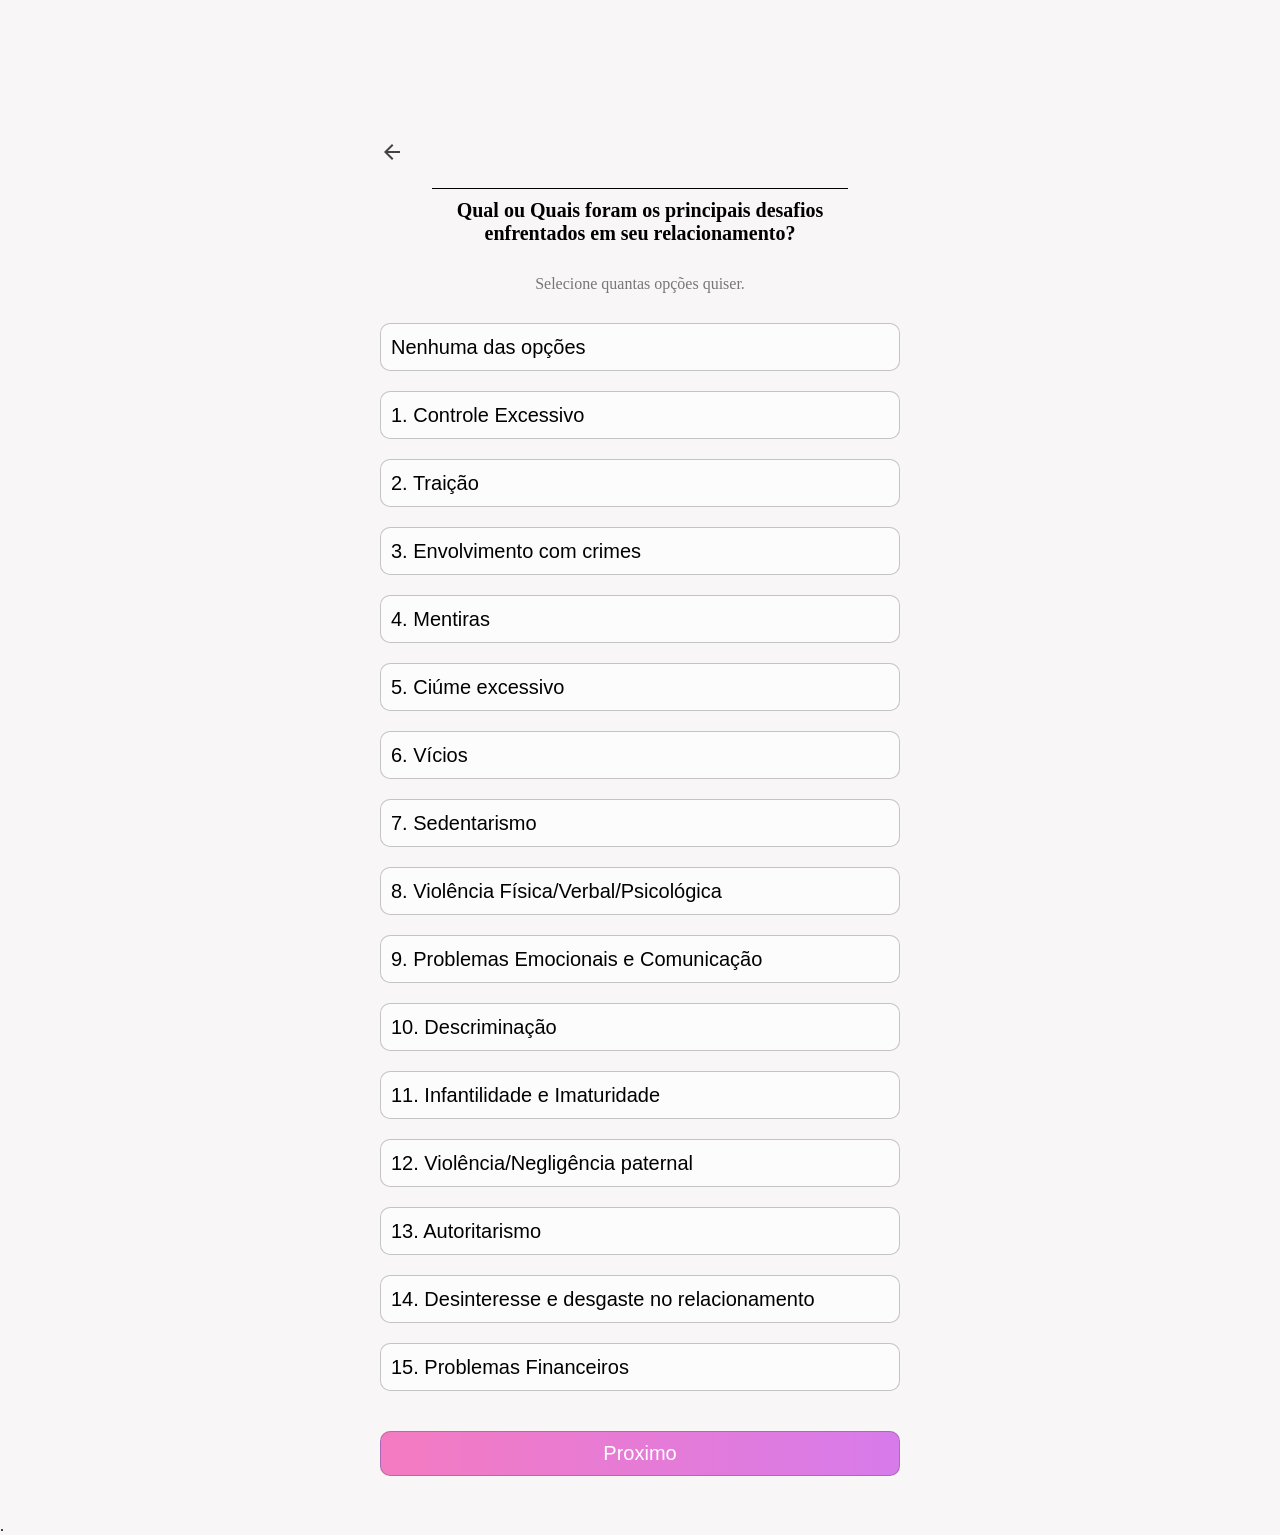
==== commit 6aeed9b8: "Update print statement from 'Hello' to 'Goodbye'" ====
--- a/SafeLove2.0/perguntas.html
+++ b/SafeLove2.0/perguntas.html
@@ -115,7 +115,7 @@
 
 <script>
         function voltartelainicial() {
-        window.location.href = "http://127.0.0.1:5500/inicio/index.html"
+        window.location.href = "../perguntas.html"
         }
 </script>
 
@@ -3232,4 +3232,4 @@
 </script>
 
 </body>
-</html>+</html>
--- a/SafeLove2.0/perguntas.css
+++ b/SafeLove2.0/perguntas.css
@@ -2,26 +2,27 @@
     margin: 0;
     padding: 0;
     box-sizing: border-box;
-
 }
 
 img {
     cursor: pointer;
 }
 
-
 body {
     background: rgb(248, 246, 246);
+    overflow-x: hidden;
 }
 
+/* Área principal */
 .selecionaralternativas {
-            background: rgb(248, 246, 246);;
-            width: 90%;
-            max-width: 600px;
-            margin: 100px auto 0;
-            padding: 40px;
+    background: rgb(248, 246, 246);
+    width: 90%;
+    max-width: 600px;
+    margin: 100px auto 0;
+    padding: 40px;
 }
 
+/* Título */
 h1 {
     text-align: center;
     font-size: 20px;
@@ -33,49 +34,146 @@
     margin-top: 20px;
 }
 
+/* Texto */
 p {
     text-align: center;
     margin-bottom: 30px;
-    color: rgb(66, 66, 66, 0.7);
+    color: rgba(66, 66, 66, 0.7);
 }
 
+/* Opções */
 .opcao-desafio {
     background: rgb(252, 252, 252);
-    font-weight: 10;
+    font-weight: 400;
     width: 100%;
-    border: 1px solid rgb(66, 66, 66, 0.3);
+    min-height: 45px;
+    border: 1px solid rgba(66, 66, 66, 0.3);
     padding: 10px;
     border-radius: 10px;
     cursor: pointer;
     font-size: 20px;
     margin-top: 20px;
     margin-bottom: 1px;
+
     display: flex;
-    
+    align-items: center;
+    justify-content: flex-start;
+
+    /* evita o texto ficar apertado */
+    text-align: left;
+    line-height: 1.3;
 }
 
+/* Opção selecionada */
+.opcao-desafio.selecionada {
+    background-color: #ff60d737;
+    border: 1px solid rgba(255, 3, 133, 0.5);
+}
+
+/* Botão próximo */
 .avancar {
-    background: linear-gradient(to left, rgb(181, 0, 222, 0.5), rgb(239, 0, 139, 0.5));
-    font-weight: 10;
+    background: linear-gradient(
+        to left,
+        rgba(181, 0, 222, 0.5),
+        rgba(239, 0, 139, 0.5)
+    );
+
+    font-weight: 400;
     width: 100%;
-    border: 1px solid rgb(66, 66, 66, 0.3);
+    min-height: 45px;
+    border: 1px solid rgba(66, 66, 66, 0.3);
     padding: 10px;
     border-radius: 10px;
     cursor: pointer;
     font-size: 20px;
     margin-top: 40px;
     margin-bottom: 1px;
+
     display: flex;
     align-items: center;
     justify-content: center;
+
     color: white;
 }
 
-.opcao-desafio.selecionada {
-    background-color: #ff60d737;
-    border: 1px solid rgb(255, 3, 133, 0.5);
+/* Próximo ativo */
+.avancar.ativo {
+    background: linear-gradient(
+        to left,
+        rgba(181, 0, 222, 0.9),
+        rgba(239, 0, 139, 0.9)
+    );
 }
 
-.avancar.ativo {
-    background: linear-gradient(to left, rgb(181, 0, 222, 0.9), rgb(239, 0, 139, 0.9));
+
+/* =========================================
+   CELULAR
+   ========================================= */
+
+@media (max-width: 600px) {
+
+    .selecionaralternativas {
+        width: 100%;
+        max-width: 600px;
+        margin: 40px auto 0;
+        padding: 20px;
+    }
+
+    h1 {
+        font-size: 20px;
+        margin-left: 0;
+        margin-right: 0;
+        margin-top: 10px;
+        padding: 10px 5px;
+        line-height: 1.3;
+    }
+
+    p {
+        font-size: 16px;
+        margin-bottom: 20px;
+        line-height: 1.4;
+    }
+
+    .opcao-desafio {
+        font-size: 17px;
+        padding: 12px;
+        margin-top: 12px;
+        min-height: 45px;
+    }
+
+    .avancar {
+        font-size: 18px;
+        margin-top: 30px;
+        padding: 12px;
+    }
 }
+
+
+/* =========================================
+   CELULARES PEQUENOS
+   ========================================= */
+
+@media (max-width: 380px) {
+
+    .selecionaralternativas {
+        padding: 15px;
+        margin-top: 25px;
+    }
+
+    h1 {
+        font-size: 18px;
+    }
+
+    p {
+        font-size: 15px;
+    }
+
+    .opcao-desafio {
+        font-size: 16px;
+        padding: 11px;
+    }
+
+    .avancar {
+        font-size: 17px;
+    }
+}
--- a/SafeLove2.0/ocaciona.css
+++ b/SafeLove2.0/ocaciona.css
@@ -2,35 +2,29 @@
     margin: 0;
     padding: 0;
     box-sizing: border-box;
-
 }
 
 body {
     background: rgb(248, 246, 246);
 }
 
+
+/* =========================================
+   TELA DO QUESTIONÁRIO
+   ========================================= */
+
 #telaQuestionario {
-            background: rgb(248, 246, 246);
-            width: 90%;
-            max-width: 600px;
-            margin: 100px auto 0;
-            padding: 40px;
-}
-
-#telaQuestionario #alternativasQuestionario button {
-    background: transparent;
-    font-weight: 10;
-    width: 100%;
-    border: 1px solid rgb(66, 66, 66, 0.3);
-    padding: 10px;
-    border-radius: 10px;
-    cursor: pointer;
-    font-size: 20px;
-    margin-top: 20px;
-    margin-bottom: 1px;
-    display: inline;
-    
-}
+    background: rgb(248, 246, 246);
+    width: 90%;
+    max-width: 600px;
+    margin: 100px auto 0;
+    padding: 40px;
+}
+
+
+/* =========================================
+   TÍTULO
+   ========================================= */
 
 #telaQuestionario h2 {
     text-align: center;
@@ -41,47 +35,173 @@
     border-top: 1px solid black;
     padding: 10px;
     margin-top: 20px;
-}
+    line-height: 1.3;
+}
+
+
+/* =========================================
+   DESCRIÇÃO
+   ========================================= */
 
 #telaQuestionario p {
     text-align: center;
     margin-bottom: 30px;
-    color: rgb(66, 66, 66, 0.7);
-}
+    color: rgba(66, 66, 66, 0.7);
+    line-height: 1.4;
+}
+
+
+/* =========================================
+   ALTERNATIVAS
+   ========================================= */
+
+#telaQuestionario #alternativasQuestionario button {
+    background: transparent;
+    font-weight: 400;
+    width: 100%;
+    border: 1px solid rgba(66, 66, 66, 0.3);
+    padding: 12px;
+    border-radius: 10px;
+    cursor: pointer;
+    font-size: 20px;
+    margin-top: 20px;
+    margin-bottom: 1px;
+
+    display: flex;
+    align-items: center;
+    justify-content: flex-start;
+
+    text-align: left;
+    line-height: 1.3;
+}
+
+
+/* =========================================
+   ALTERNATIVA SELECIONADA
+   ========================================= */
+
+#telaQuestionario #alternativasQuestionario button.selecionada {
+    background-color: #ff60d737;
+    border: 1px solid rgba(255, 3, 133, 0.9);
+    font-weight: 400;
+}
+
+
+/* =========================================
+   BOTÃO PRÓXIMO
+   ========================================= */
 
 #telaQuestionario #proximoQuestionario {
-    background: linear-gradient(to left, rgb(181, 0, 222, 0.9), rgb(239, 0, 139, 0.9));
+    background: linear-gradient(
+        to left,
+        rgba(181, 0, 222, 0.9),
+        rgba(239, 0, 139, 0.9)
+    );
+
     width: 100%;
-    font-weight: 10;
-    width: 100%;
-    border: 1px solid rgb(66, 66, 66, 0.3);
-    padding: 10px;
+    font-weight: 400;
+    border: 1px solid rgba(66, 66, 66, 0.3);
+    padding: 12px;
     border-radius: 10px;
     cursor: pointer;
     font-size: 20px;
     margin-top: 40px;
     margin-bottom: 1px;
+
     display: flex;
     align-items: center;
     justify-content: center;
+
     color: white;
 }
 
+
+/* =========================================
+   BOTÃO PRÓXIMO ATIVO
+   ========================================= */
+
 #telaQuestionario #proximoQuestionario.ativo {
-    background: linear-gradient(to left, rgb(181, 0, 222, 0.9), rgb(239, 0, 139, 0.9));
-}
-
-#telaQuestionario #alternativasQuestionario button.selecionada {
-    background-color: #ff60d737;
-    border: 1px solid rgb(255, 3, 133, 0.9);
-    font-weight: 10;
-    width: 100%;
-    padding: 10px;
-    border-radius: 10px;
-    cursor: pointer;
-    font-size: 20px;
-    margin-top: 20px;
-    margin-bottom: 1px;
-    display: inline;
-    
-}+    background: linear-gradient(
+        to left,
+        rgba(181, 0, 222, 0.9),
+        rgba(239, 0, 139, 0.9)
+    );
+}
+
+
+/* =========================================
+   CELULAR
+   ========================================= */
+
+@media (max-width: 600px) {
+
+    #telaQuestionario {
+        width: 100%;
+        max-width: 600px;
+        margin: 40px auto 0;
+        padding: 20px;
+    }
+
+    #telaQuestionario h2 {
+        font-size: 20px;
+        margin-left: 0;
+        margin-right: 0;
+        margin-top: 10px;
+        padding: 10px 5px;
+    }
+
+    #telaQuestionario p {
+        font-size: 16px;
+        margin-bottom: 20px;
+    }
+
+    #telaQuestionario #alternativasQuestionario button {
+        font-size: 17px;
+        padding: 12px;
+        margin-top: 12px;
+        min-height: 45px;
+    }
+
+    #telaQuestionario #alternativasQuestionario button.selecionada {
+        font-size: 17px;
+        padding: 12px;
+        margin-top: 12px;
+    }
+
+    #telaQuestionario #proximoQuestionario {
+        font-size: 18px;
+        padding: 12px;
+        margin-top: 30px;
+    }
+}
+
+
+/* =========================================
+   CELULARES PEQUENOS
+   ========================================= */
+
+@media (max-width: 380px) {
+
+    #telaQuestionario {
+        padding: 15px;
+        margin-top: 25px;
+    }
+
+    #telaQuestionario h2 {
+        font-size: 18px;
+    }
+
+    #telaQuestionario p {
+        font-size: 15px;
+    }
+
+    #telaQuestionario #alternativasQuestionario button,
+    #telaQuestionario #alternativasQuestionario button.selecionada {
+        font-size: 16px;
+        padding: 11px;
+    }
+
+    #telaQuestionario #proximoQuestionario {
+        font-size: 17px;
+    }
+}
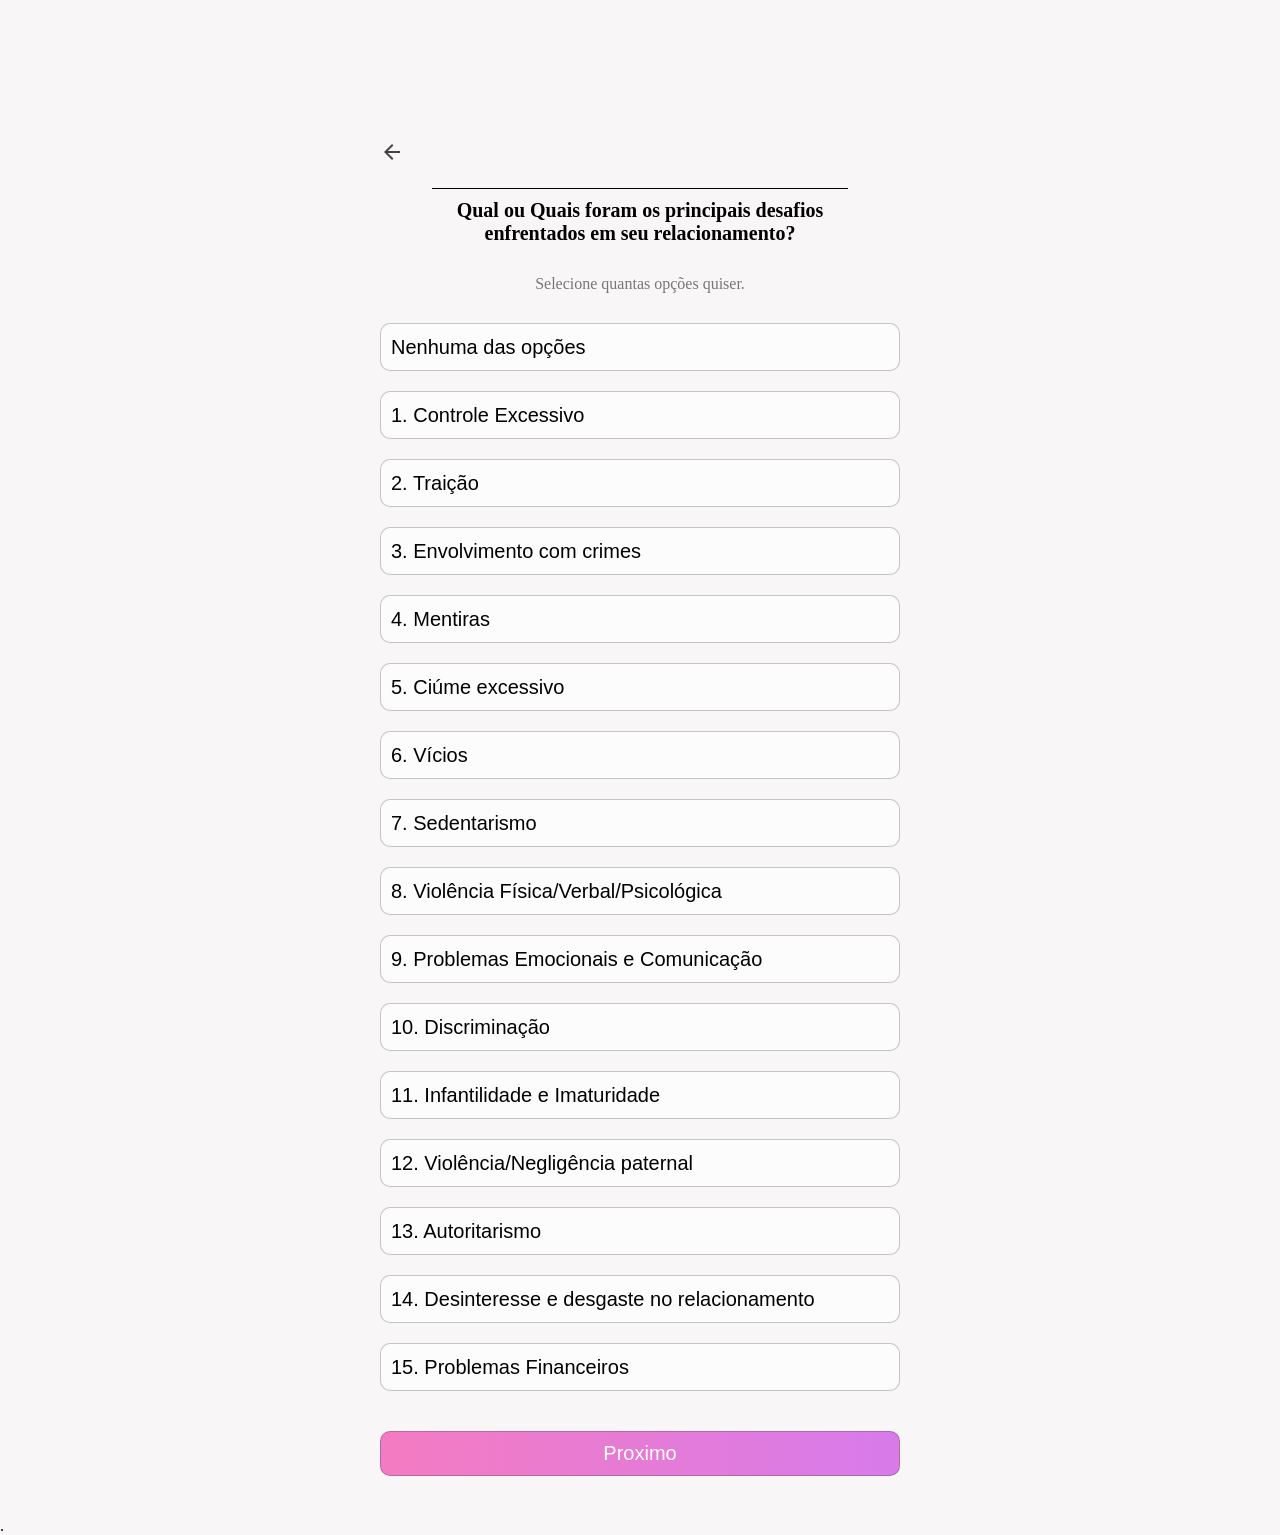
==== commit 7be13d40: "Update perguntas.html" ====
--- a/SafeLove2.0/perguntas.html
+++ b/SafeLove2.0/perguntas.html
@@ -28,7 +28,7 @@
 <button type="button" id="alternativa7" class="opcao-desafio">7. Sedentarismo</button>
 <button type="button" id="alternativa8" class="opcao-desafio">8. Violência Física/Verbal/Psicológica</button>
 <button type="button" id="alternativa9" class="opcao-desafio">9. Problemas Emocionais e Comunicação</button>
-<button type="button" id="alternativa10" class="opcao-desafio">10. Descriminação</button>
+<button type="button" id="alternativa10" class="opcao-desafio">10. Discriminação</button>
 <button type="button" id="alternativa11" class="opcao-desafio">11. Infantilidade e Imaturidade</button>
 <button type="button" id="alternativa12" class="opcao-desafio">12. Violência/Negligência paternal</button>
 <button type="button" id="alternativa13" class="opcao-desafio">13. Autoritarismo</button>
@@ -58,7 +58,6 @@
 
     subtituloPagina.textContent =
         "Fassa uma auto analise mensalmente de acordo com o que você está vivenciado.";
-
 }
 
     const opcoes = document.querySelectorAll('.opcao-desafio');
@@ -115,7 +114,7 @@
 
 <script>
         function voltartelainicial() {
-        window.location.href = "../perguntas.html"
+        window.location.href = "inicio/index.html"
         }
 </script>
 
@@ -943,8 +942,8 @@
 },
 
 alternativa10: {
-        nome: "Descriminação",
-        pergunta: "O que a Descriminação tem ocasionado no seu relacionamento?",
+        nome: "Discriminação",
+        pergunta: "O que a Discriminação tem ocasionado no seu relacionamento?",
         opcoes: [
 " Nenhuma das opções",
 "Desrespeitou ou discriminou o parceiro(a) por causa de sua religião ou crenças religiosas.",
